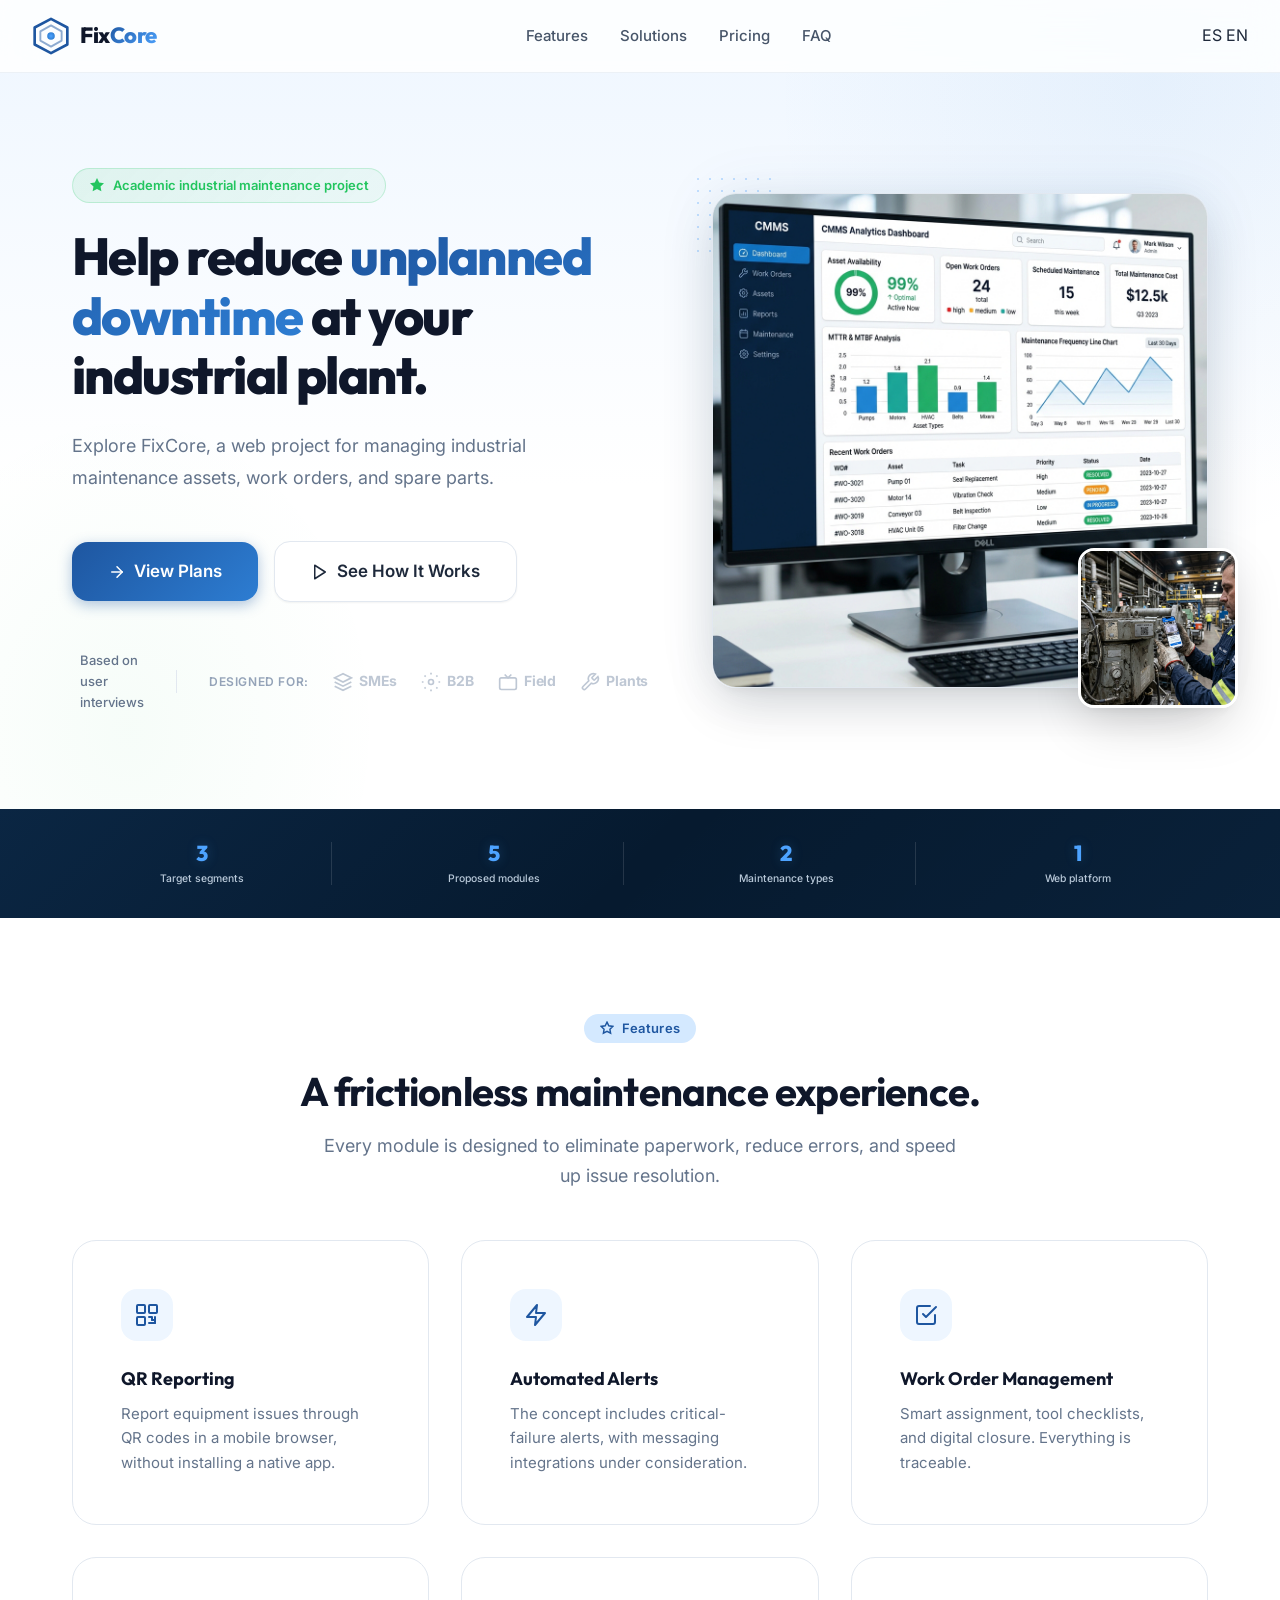
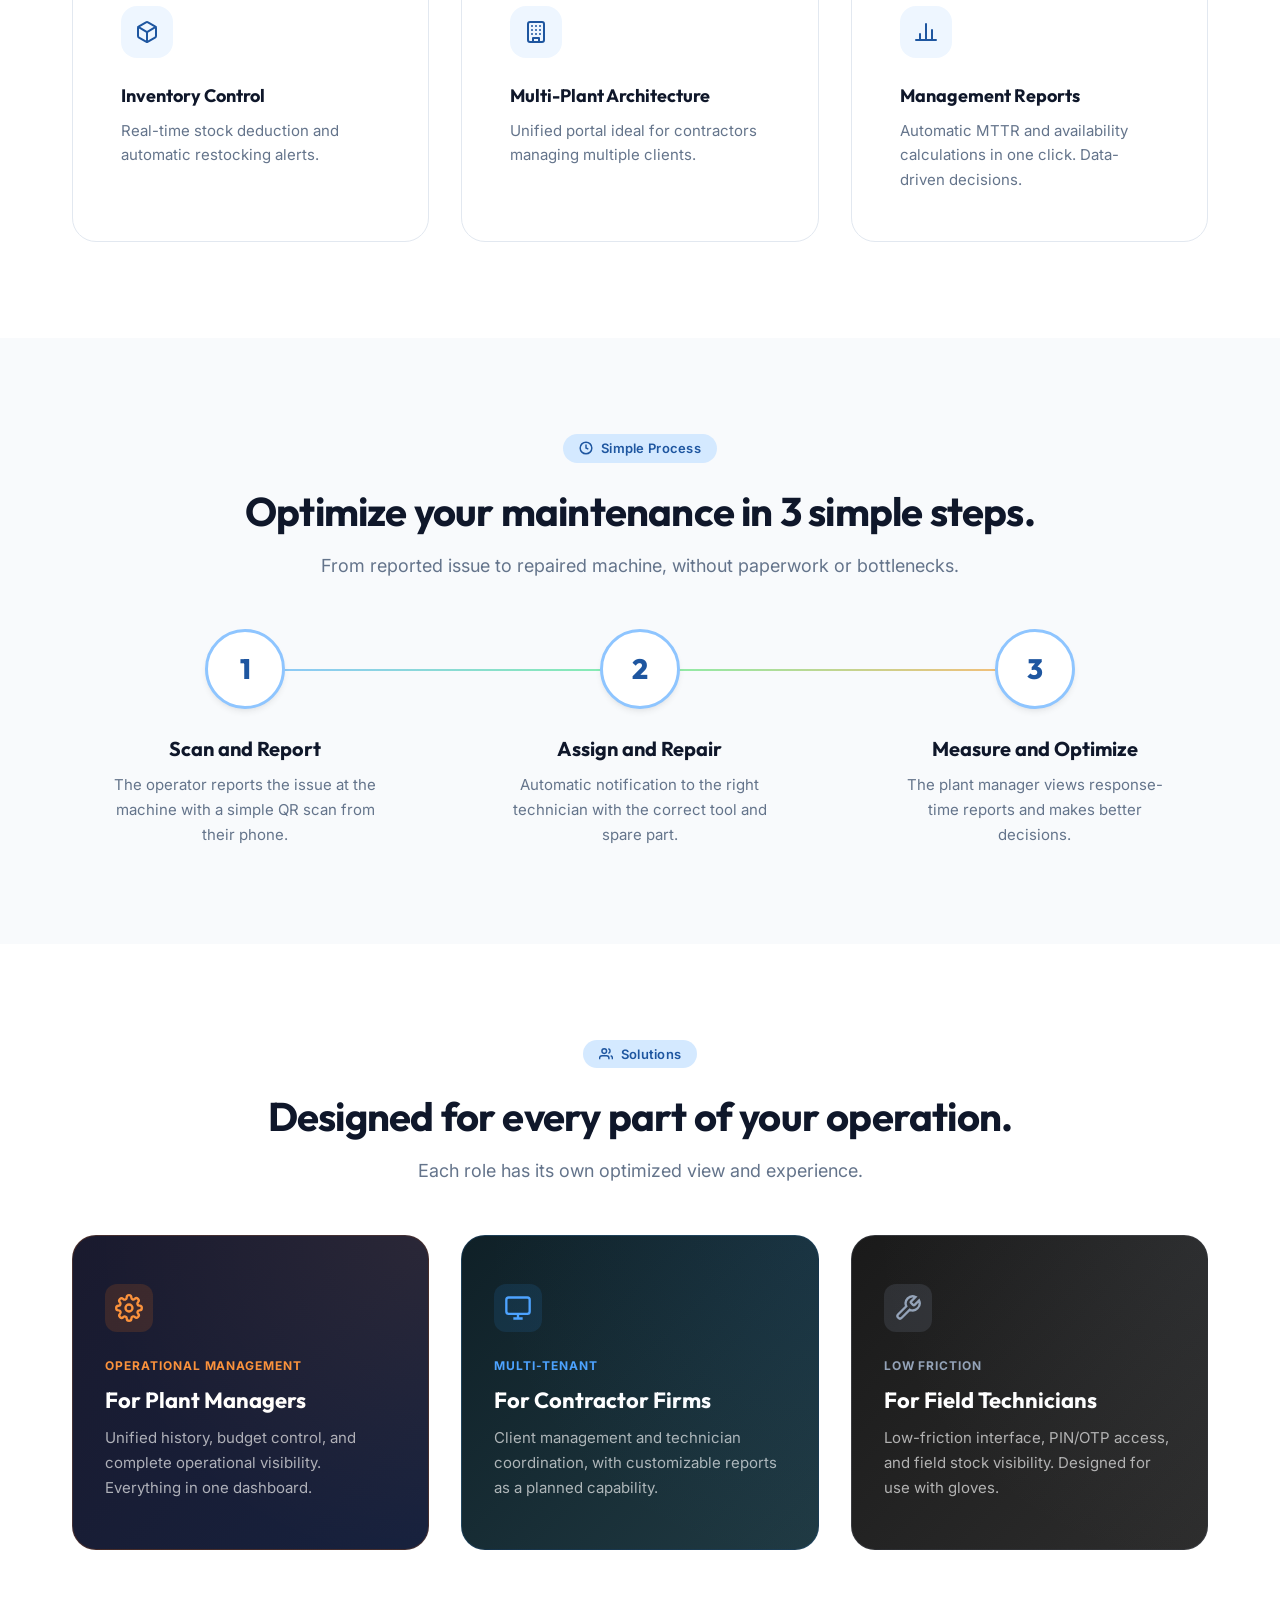
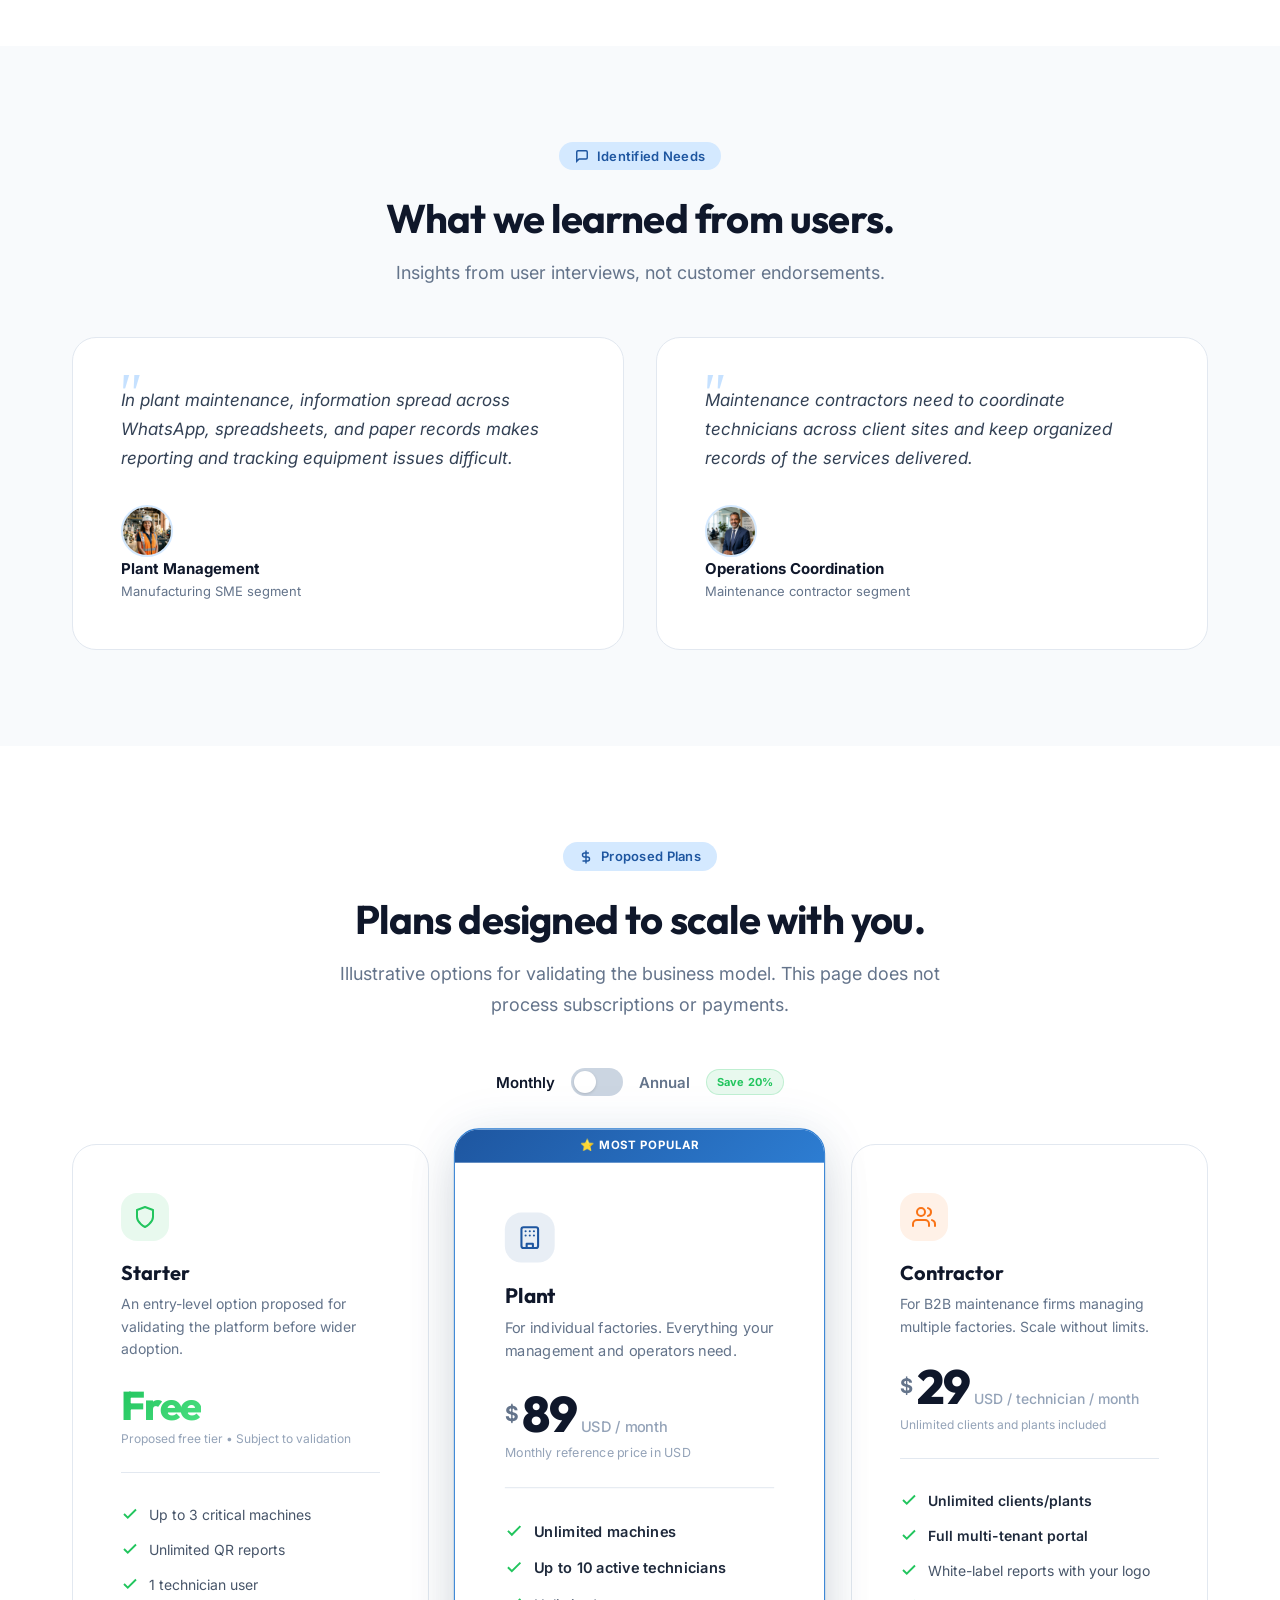
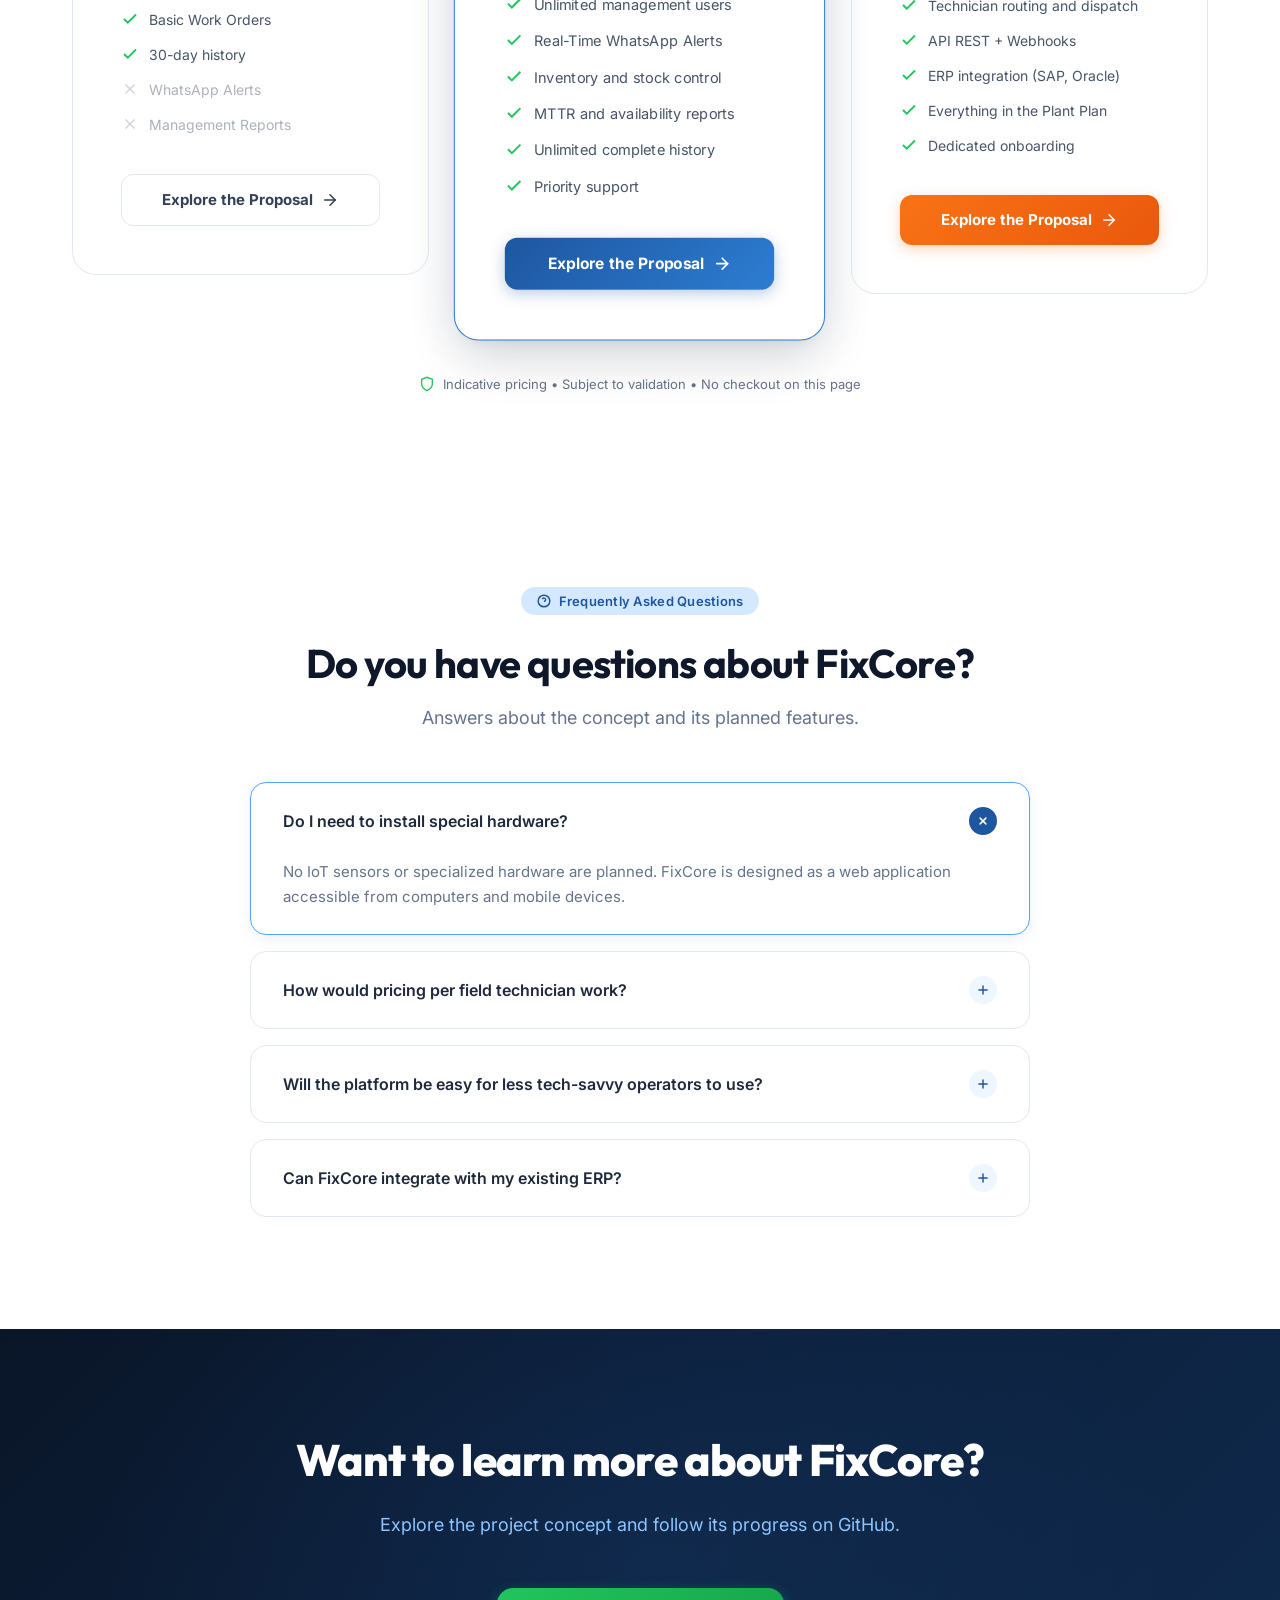
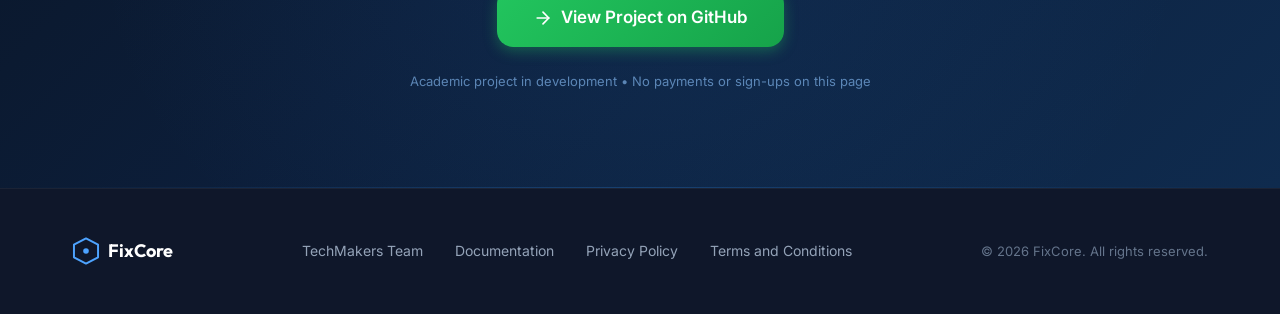
==== index-en.html @ 6adba8da "fix: improve landing page translations, navigation and legal pages" ====
<!DOCTYPE html>
<html lang="en">
<head>
  <meta charset="UTF-8" />
  <meta name="viewport" content="width=device-width, initial-scale=1.0" />
  <title>FixCore — CMMS Platform for Industrial Maintenance Management</title>
  <meta name="description" content="Explore FixCore, a web project for managing industrial maintenance assets, work orders, and spare parts." />

  <link rel="preconnect" href="https://fonts.googleapis.com" />
  <link rel="preconnect" href="https://fonts.gstatic.com" crossorigin />
  <link href="https://fonts.googleapis.com/css2?family=Inter:wght@400;500;600;700;800&family=Outfit:wght@400;500;600;700;800&display=swap" rel="stylesheet" />

  <link rel="stylesheet" href="public/assets/styles/style.css" />
  <link rel="alternate" hreflang="es" href="https://techmakers-upc.github.io/Landing-Page/index.html" />
  <link rel="alternate" hreflang="en" href="https://techmakers-upc.github.io/Landing-Page/index-en.html" />
  <link rel="alternate" hreflang="x-default" href="https://techmakers-upc.github.io/Landing-Page/index.html" />
  <style>
    .faq-item__header { width: 100%; background: transparent; color: inherit; text-align: left; }
    button.pricing__toggle-label { background: transparent; font-family: inherit; }
    a:focus-visible, button:focus-visible { outline: 3px solid #2d7dd2; outline-offset: 4px; }
    .pricing__toggle-label:focus-visible { border-radius: 3px; }
    @media (prefers-reduced-motion: reduce) { html { scroll-behavior: auto; } }
  </style>

  <link rel="icon" href="data:image/svg+xml,<svg xmlns='http://www.w3.org/2000/svg' viewBox='0 0 32 32'><rect width='32' height='32' rx='6' fill='%230a1628'/><polygon points='16,4 28,10 28,22 16,28 4,22 4,10' fill='none' stroke='%232d7dd2' stroke-width='2.5'/><circle cx='16' cy='16' r='4' fill='%234da3ff'/></svg>" />
</head>
<body>

<header class="header" id="header">
  <div class="header__inner">
    <a href="#hero" class="header__logo" id="logo">
      <svg class="header__logo-icon" width="36" height="36" viewBox="0 0 100 100" fill="none" xmlns="http://www.w3.org/2000/svg">
        <polygon points="50,5 93,27.5 93,72.5 50,95 7,72.5 7,27.5" fill="none" stroke="url(#logoGrad)" stroke-width="7" stroke-linejoin="round"/>
        <polygon points="50,22 78,38 78,62 50,78 22,62 22,38" fill="none" stroke="url(#logoGrad)" stroke-width="5" stroke-linejoin="round" opacity="0.5"/>
        <circle cx="50" cy="50" r="10" fill="url(#dotGrad)"/>
        <defs>
          <linearGradient id="logoGrad" x1="0" y1="0" x2="100" y2="100">
            <stop offset="0%" stop-color="#1e56a0"/>
            <stop offset="100%" stop-color="#4da3ff"/>
          </linearGradient>
          <radialGradient id="dotGrad" cx="50%" cy="50%" r="50%">
            <stop offset="0%" stop-color="#4da3ff"/>
            <stop offset="100%" stop-color="#2d7dd2"/>
          </radialGradient>
        </defs>
      </svg>
      <span class="header__logo-text">Fix<span>Core</span></span>
    </a>

    <nav class="header__nav" id="mainNav">
      <a href="#features">Features</a>
      <a href="#solutions">Solutions</a>
      <a href="#pricing">Pricing</a>
      <a href="#faq">FAQ</a>
    </nav>

    <div class="header__actions">
      <div class="lang-toggle">
        <a href="./index.html" class="lang-toggle__btn" onclick="saveScroll()">ES</a>
        <a href="./index-en.html" class="lang-toggle__btn active" onclick="saveScroll()">EN</a>
      </div>
    </div>

    <button type="button" class="header__mobile-toggle" id="mobileToggle" aria-label="Open menu" aria-controls="mainNav" aria-expanded="false">
      <span></span>
      <span></span>
      <span></span>
    </button>
  </div>
</header>

<main>
  <section class="hero" id="hero">
    <div class="container hero__inner">
      <div class="hero__content">

        <div class="hero__badge">
          <svg width="16" height="16" viewBox="0 0 16 16" fill="none">
            <path d="M8 1L10.2 5.5L15 6.2L11.5 9.6L12.4 14.3L8 12L3.6 14.3L4.5 9.6L1 6.2L5.8 5.5L8 1Z" fill="currentColor"/>
          </svg>
          Academic industrial maintenance project
        </div>

        <h1 class="hero__title">
          Help reduce <span>unplanned downtime</span> at your industrial plant.
        </h1>

        <p class="hero__subtitle">
          Explore FixCore, a web project for managing industrial maintenance assets, work orders, and spare parts.
        </p>

        <div class="hero__cta">
          <a href="#pricing" class="btn btn--primary btn--lg" id="heroPrimaryBtn">
            <svg width="18" height="18" viewBox="0 0 24 24" fill="none" stroke="currentColor" stroke-width="2" stroke-linecap="round" stroke-linejoin="round"><path d="M5 12h14"/><path d="M12 5l7 7-7 7"/></svg>
            View Plans
          </a>
          <a href="#how-it-works" class="btn btn--secondary btn--lg" id="heroSecondaryBtn">
            <svg width="18" height="18" viewBox="0 0 24 24" fill="none" stroke="currentColor" stroke-width="2" stroke-linecap="round" stroke-linejoin="round"><polygon points="5 3 19 12 5 21 5 3"/></svg>
            See How It Works
          </a>
        </div>

        <div class="hero__social-proof">
          <div class="hero__stars"><span class="hero__stars-text">Based on user interviews</span></div>

          <div class="hero__logos">
            <span>Designed for:</span>
            <div class="hero__logo-item">
              <svg viewBox="0 0 24 24" fill="none" stroke="currentColor" stroke-width="2"><path d="M12 2L2 7l10 5 10-5-10-5z"/><path d="M2 17l10 5 10-5"/><path d="M2 12l10 5 10-5"/></svg>
              SMEs
            </div>
            <div class="hero__logo-item">
              <svg viewBox="0 0 24 24" fill="none" stroke="currentColor" stroke-width="2"><circle cx="12" cy="12" r="3"/><path d="M12 1v2M12 21v2M4.22 4.22l1.42 1.42M18.36 18.36l1.42 1.42M1 12h2M21 12h2M4.22 19.78l1.42-1.42M18.36 5.64l1.42-1.42"/></svg>
              B2B
            </div>
            <div class="hero__logo-item">
              <svg viewBox="0 0 24 24" fill="none" stroke="currentColor" stroke-width="2"><rect x="2" y="7" width="20" height="14" rx="2"/><path d="M16 3l-4 4-4-4"/></svg>
              Field
            </div>
            <div class="hero__logo-item">
              <svg viewBox="0 0 24 24" fill="none" stroke="currentColor" stroke-width="2"><path d="M14.7 6.3a1 1 0 000 1.4l1.6 1.6a1 1 0 001.4 0l3.77-3.77a6 6 0 01-7.94 7.94l-6.91 6.91a2.12 2.12 0 01-3-3l6.91-6.91a6 6 0 017.94-7.94l-3.76 3.76z"/></svg>
              Plants
            </div>
          </div>
        </div>
      </div>

      <div class="hero__visual">
        <div class="hero__visual-dashboard">
          <img src="public/assets/images/dashboard-mockup.png" alt="FixCore Dashboard - MTTR and asset availability charts" loading="eager" />
        </div>
        <div class="hero__visual-phone">
          <img src="public/assets/images/phone-qr-mockup.png" alt="FixCore mobile app scanning an industrial QR code" loading="eager" />
        </div>
      </div>
    </div>
  </section>

  <section class="stats-bar" id="stats">
    <div class="container stats-bar__inner">
      <div class="stats-bar__item animate-on-scroll">
        <div class="stats-bar__number"><span data-count="3">0</span></div>
        <div class="stats-bar__label">Target segments</div>
      </div>
      <div class="stats-bar__item animate-on-scroll">
        <div class="stats-bar__number"><span data-count="6">0</span></div>
        <div class="stats-bar__label">Proposed modules</div>
      </div>
      <div class="stats-bar__item animate-on-scroll">
        <div class="stats-bar__number"><span data-count="2">0</span></div>
        <div class="stats-bar__label">Maintenance types</div>
      </div>
      <div class="stats-bar__item animate-on-scroll">
        <div class="stats-bar__number"><span data-count="1">0</span></div>
        <div class="stats-bar__label">Web platform</div>
      </div>
    </div>
  </section>

  <section class="features section" id="features">
    <div class="container">
      <div class="text-center">
        <span class="section-badge">
          <svg width="14" height="14" viewBox="0 0 24 24" fill="none" stroke="currentColor" stroke-width="2.5"><path d="M12 2l3.09 6.26L22 9.27l-5 4.87 1.18 6.88L12 17.77l-6.18 3.25L7 14.14 2 9.27l6.91-1.01L12 2z"/></svg>
          Features
        </span>
        <h2 class="section-title">A frictionless maintenance experience.</h2>
        <p class="section-subtitle">Every module is designed to eliminate paperwork, reduce errors, and speed up issue resolution.</p>
      </div>

      <div class="features__grid">

        <div class="feature-card animate-on-scroll" id="featureQR">
          <div class="feature-card__icon">
            <svg viewBox="0 0 24 24" fill="none" stroke="currentColor" stroke-width="2" stroke-linecap="round" stroke-linejoin="round">
              <rect x="2" y="2" width="8" height="8" rx="1"/><rect x="14" y="2" width="8" height="8" rx="1"/>
              <rect x="2" y="14" width="8" height="8" rx="1"/><path d="M14 14h3v3"/><path d="M20 14v3h-3"/><path d="M14 20h6"/><path d="M20 20v-3"/>
            </svg>
          </div>
          <h3 class="feature-card__title">QR Reporting</h3>
          <p class="feature-card__desc">Report equipment issues through QR codes in a mobile browser, without installing a native app.</p>
        </div>

        <div class="feature-card animate-on-scroll" id="featureAlerts">
          <div class="feature-card__icon">
            <svg viewBox="0 0 24 24" fill="none" stroke="currentColor" stroke-width="2" stroke-linecap="round" stroke-linejoin="round">
              <polygon points="13 2 3 14 12 14 11 22 21 10 12 10 13 2"/>
            </svg>
          </div>
          <h3 class="feature-card__title">Automated Alerts</h3>
          <p class="feature-card__desc">The concept includes critical-failure alerts, with messaging integrations under consideration.</p>
        </div>

        <div class="feature-card animate-on-scroll" id="featureOTs">
          <div class="feature-card__icon">
            <svg viewBox="0 0 24 24" fill="none" stroke="currentColor" stroke-width="2" stroke-linecap="round" stroke-linejoin="round">
              <path d="M9 11l3 3L22 4"/><path d="M21 12v7a2 2 0 01-2 2H5a2 2 0 01-2-2V5a2 2 0 012-2h11"/>
            </svg>
          </div>
          <h3 class="feature-card__title">Work Order Management</h3>
          <p class="feature-card__desc">Smart assignment, tool checklists, and digital closure. Everything is traceable.</p>
        </div>

        <div class="feature-card animate-on-scroll" id="featureInventory">
          <div class="feature-card__icon">
            <svg viewBox="0 0 24 24" fill="none" stroke="currentColor" stroke-width="2" stroke-linecap="round" stroke-linejoin="round">
              <path d="M21 16V8a2 2 0 00-1-1.73l-7-4a2 2 0 00-2 0l-7 4A2 2 0 003 8v8a2 2 0 001 1.73l7 4a2 2 0 002 0l7-4A2 2 0 0021 16z"/>
              <polyline points="3.27 6.96 12 12.01 20.73 6.96"/><line x1="12" y1="22.08" x2="12" y2="12"/>
            </svg>
          </div>
          <h3 class="feature-card__title">Inventory Control</h3>
          <p class="feature-card__desc">Real-time stock deduction and automatic restocking alerts.</p>
        </div>

        <div class="feature-card animate-on-scroll" id="featureMultiPlant">
          <div class="feature-card__icon">
            <svg viewBox="0 0 24 24" fill="none" stroke="currentColor" stroke-width="2" stroke-linecap="round" stroke-linejoin="round">
              <rect x="4" y="2" width="16" height="20" rx="2"/><path d="M9 22v-4h6v4"/><path d="M8 6h.01"/><path d="M16 6h.01"/><path d="M12 6h.01"/>
              <path d="M12 10h.01"/><path d="M16 10h.01"/><path d="M8 10h.01"/><path d="M12 14h.01"/><path d="M16 14h.01"/><path d="M8 14h.01"/>
            </svg>
          </div>
          <h3 class="feature-card__title">Multi-Plant Architecture</h3>
          <p class="feature-card__desc">Unified portal ideal for contractors managing multiple clients.</p>
        </div>

        <div class="feature-card animate-on-scroll" id="featureReports">
          <div class="feature-card__icon">
            <svg viewBox="0 0 24 24" fill="none" stroke="currentColor" stroke-width="2" stroke-linecap="round" stroke-linejoin="round">
              <line x1="18" y1="20" x2="18" y2="10"/><line x1="12" y1="20" x2="12" y2="4"/><line x1="6" y1="20" x2="6" y2="14"/>
              <line x1="2" y1="20" x2="22" y2="20"/>
            </svg>
          </div>
          <h3 class="feature-card__title">Management Reports</h3>
          <p class="feature-card__desc">Automatic MTTR and availability calculations in one click. Data-driven decisions.</p>
        </div>
      </div>
    </div>
  </section>

  <section class="how-it-works section section--light" id="how-it-works">
    <div class="container">
      <div class="text-center">
        <span class="section-badge">
          <svg width="14" height="14" viewBox="0 0 24 24" fill="none" stroke="currentColor" stroke-width="2.5"><circle cx="12" cy="12" r="10"/><polyline points="12 6 12 12 16 14"/></svg>
          Simple Process
        </span>
        <h2 class="section-title">Optimize your maintenance in 3 simple steps.</h2>
        <p class="section-subtitle">From reported issue to repaired machine, without paperwork or bottlenecks.</p>
      </div>

      <div class="how-it-works__steps">
        <div class="step-card animate-on-scroll" id="step1">
          <div class="step-card__number">1</div>
          <h3 class="step-card__title">Scan and Report</h3>
          <p class="step-card__desc">The operator reports the issue at the machine with a simple QR scan from their phone.</p>
        </div>

        <div class="step-card animate-on-scroll" id="step2">
          <div class="step-card__number">2</div>
          <h3 class="step-card__title">Assign and Repair</h3>
          <p class="step-card__desc">Automatic notification to the right technician with the correct tool and spare part.</p>
        </div>

        <div class="step-card animate-on-scroll" id="step3">
          <div class="step-card__number">3</div>
          <h3 class="step-card__title">Measure and Optimize</h3>
          <p class="step-card__desc">The plant manager views response-time reports and makes better decisions.</p>
        </div>
      </div>
    </div>
  </section>

  <section class="solutions section" id="solutions">
    <div class="container">
      <div class="text-center">
        <span class="section-badge">
          <svg width="14" height="14" viewBox="0 0 24 24" fill="none" stroke="currentColor" stroke-width="2.5"><path d="M17 21v-2a4 4 0 00-4-4H5a4 4 0 00-4 4v2"/><circle cx="9" cy="7" r="4"/><path d="M23 21v-2a4 4 0 00-3-3.87"/><path d="M16 3.13a4 4 0 010 7.75"/></svg>
          Solutions
        </span>
        <h2 class="section-title">Designed for every part of your operation.</h2>
        <p class="section-subtitle">Each role has its own optimized view and experience.</p>
      </div>

      <div class="solutions__grid">

        <div class="solution-card solution-card--orange animate-on-scroll" id="solutionPlant">
          <div class="solution-card__icon">
            <svg width="28" height="28" viewBox="0 0 24 24" fill="none" stroke="currentColor" stroke-width="2"><path d="M12 15a3 3 0 100-6 3 3 0 000 6z"/><path d="M19.4 15a1.65 1.65 0 00.33 1.82l.06.06a2 2 0 01-2.83 2.83l-.06-.06a1.65 1.65 0 00-1.82-.33 1.65 1.65 0 00-1 1.51V21a2 2 0 01-4 0v-.09A1.65 1.65 0 009 19.4a1.65 1.65 0 00-1.82.33l-.06.06a2 2 0 01-2.83-2.83l.06-.06a1.65 1.65 0 00.33-1.82 1.65 1.65 0 00-1.51-1H3a2 2 0 010-4h.09A1.65 1.65 0 004.6 9a1.65 1.65 0 00-.33-1.82l-.06-.06a2 2 0 112.83-2.83l.06.06a1.65 1.65 0 001.82.33H9a1.65 1.65 0 001-1.51V3a2 2 0 014 0v.09a1.65 1.65 0 001 1.51 1.65 1.65 0 001.82-.33l.06-.06a2 2 0 012.83 2.83l-.06.06a1.65 1.65 0 00-.33 1.82V9c.26.604.852.997 1.51 1H21a2 2 0 010 4h-.09a1.65 1.65 0 00-1.51 1z"/></svg>
          </div>
          <span class="solution-card__tag">Operational Management</span>
          <h3 class="solution-card__title">For Plant Managers</h3>
          <p class="solution-card__desc">Unified history, budget control, and complete operational visibility. Everything in one dashboard.</p>
        </div>

        <div class="solution-card solution-card--blue animate-on-scroll" id="solutionContractor">
          <div class="solution-card__icon">
            <svg width="28" height="28" viewBox="0 0 24 24" fill="none" stroke="currentColor" stroke-width="2"><rect x="2" y="3" width="20" height="14" rx="2"/><line x1="8" y1="21" x2="16" y2="21"/><line x1="12" y1="17" x2="12" y2="21"/></svg>
          </div>
          <span class="solution-card__tag">Multi-Tenant</span>
          <h3 class="solution-card__title">For Contractor Firms</h3>
          <p class="solution-card__desc">Client management and technician coordination, with customizable reports as a planned capability.</p>
        </div>

        <div class="solution-card solution-card--dark animate-on-scroll" id="solutionTech">
          <div class="solution-card__icon">
            <svg width="28" height="28" viewBox="0 0 24 24" fill="none" stroke="currentColor" stroke-width="2"><path d="M14.7 6.3a1 1 0 000 1.4l1.6 1.6a1 1 0 001.4 0l3.77-3.77a6 6 0 01-7.94 7.94l-6.91 6.91a2.12 2.12 0 01-3-3l6.91-6.91a6 6 0 017.94-7.94l-3.76 3.76z"/></svg>
          </div>
          <span class="solution-card__tag">Low Friction</span>
          <h3 class="solution-card__title">For Field Technicians</h3>
          <p class="solution-card__desc">Low-friction interface, PIN/OTP access, and field stock visibility. Designed for use with gloves.</p>
        </div>
      </div>
    </div>
  </section>

  <section class="testimonials section section--light" id="testimonials">
    <div class="container">
      <div class="text-center">
        <span class="section-badge">
          <svg width="14" height="14" viewBox="0 0 24 24" fill="none" stroke="currentColor" stroke-width="2.5"><path d="M21 15a2 2 0 01-2 2H7l-4 4V5a2 2 0 012-2h14a2 2 0 012 2z"/></svg>
          Identified Needs
        </span>
        <h2 class="section-title">What we learned from users.</h2>
        <p class="section-subtitle">Insights from user interviews, not customer endorsements.</p>
      </div>

      <div class="testimonials__grid">

        <div class="testimonial-card animate-on-scroll" id="testimonial1">

          <p class="testimonial-card__quote">
            In plant maintenance, information spread across WhatsApp, spreadsheets, and paper records makes reporting and tracking equipment issues difficult.
          </p>
          <div class="testimonial-card__author">
            <img class="testimonial-card__avatar" src="public/assets/images/testimonial-carla.png" alt="Illustration of a plant manager profile" />
            <div>
              <div class="testimonial-card__name">Plant Management</div>
              <div class="testimonial-card__role">Manufacturing SME segment</div>
            </div>
          </div>
        </div>

        <div class="testimonial-card animate-on-scroll" id="testimonial2">

          <p class="testimonial-card__quote">
            Maintenance contractors need to coordinate technicians across client sites and keep organized records of the services delivered.
          </p>
          <div class="testimonial-card__author">
            <img class="testimonial-card__avatar" src="public/assets/images/testimonial-victor.png" alt="Illustration of an operations coordinator profile" />
            <div>
              <div class="testimonial-card__name">Operations Coordination</div>
              <div class="testimonial-card__role">Maintenance contractor segment</div>
            </div>
          </div>
        </div>
      </div>
    </div>
  </section>

  <section class="pricing section" id="pricing">
    <div class="container">
      <div class="text-center">
        <span class="section-badge">
          <svg width="14" height="14" viewBox="0 0 24 24" fill="none" stroke="currentColor" stroke-width="2.5"><line x1="12" y1="1" x2="12" y2="23"/><path d="M17 5H9.5a3.5 3.5 0 000 7h5a3.5 3.5 0 010 7H6"/></svg>
          Proposed Plans
        </span>
        <h2 class="section-title">Plans designed to scale with you.</h2>
        <p class="section-subtitle">Illustrative options for validating the business model. This page does not process subscriptions or payments.</p>
      </div>

      <div class="pricing__toggle">
        <button type="button" class="pricing__toggle-label active" id="toggleMonthly" onclick="togglePricing('monthly')" aria-pressed="true">Monthly</button>
        <button type="button" class="pricing__toggle-switch" id="pricingSwitch" onclick="togglePricingSwitch()" role="switch" aria-checked="false" aria-label="Switch between monthly and annual billing"></button>
        <button type="button" class="pricing__toggle-label" id="toggleAnnual" onclick="togglePricing('annual')" aria-pressed="false">Annual</button>
        <span class="pricing__save-badge">Save 20%</span>
      </div>

      <div class="pricing__grid">

        <div class="pricing-card animate-on-scroll" id="planFree">
          <div class="pricing-card__header">
            <div class="pricing-card__icon pricing-card__icon--free">
              <svg viewBox="0 0 24 24" fill="none" stroke="currentColor" stroke-width="2" stroke-linecap="round" stroke-linejoin="round"><path d="M12 22s8-4 8-10V5l-8-3-8 3v7c0 6 8 10 8 10z"/></svg>
            </div>
            <h3 class="pricing-card__name">Starter</h3>
            <p class="pricing-card__desc">An entry-level option proposed for validating the platform before wider adoption.</p>
          </div>

          <div class="pricing-card__price">
            <span class="pricing-card__amount pricing-card__amount--free">Free</span>
          </div>
          <p class="pricing-card__period-note">Proposed free tier • Subject to validation</p>

          <div class="pricing-card__divider"></div>

          <ul class="pricing-card__features">
            <li class="pricing-card__feature pricing-card__feature--included">
              <svg viewBox="0 0 24 24" fill="none" stroke="currentColor" stroke-width="2.5"><polyline points="20 6 9 17 4 12"/></svg>
              Up to 3 critical machines
            </li>
            <li class="pricing-card__feature pricing-card__feature--included">
              <svg viewBox="0 0 24 24" fill="none" stroke="currentColor" stroke-width="2.5"><polyline points="20 6 9 17 4 12"/></svg>
              Unlimited QR reports
            </li>
            <li class="pricing-card__feature pricing-card__feature--included">
              <svg viewBox="0 0 24 24" fill="none" stroke="currentColor" stroke-width="2.5"><polyline points="20 6 9 17 4 12"/></svg>
              1 technician user
            </li>
            <li class="pricing-card__feature pricing-card__feature--included">
              <svg viewBox="0 0 24 24" fill="none" stroke="currentColor" stroke-width="2.5"><polyline points="20 6 9 17 4 12"/></svg>
              Basic Work Orders
            </li>
            <li class="pricing-card__feature pricing-card__feature--included">
              <svg viewBox="0 0 24 24" fill="none" stroke="currentColor" stroke-width="2.5"><polyline points="20 6 9 17 4 12"/></svg>
              30-day history
            </li>
            <li class="pricing-card__feature pricing-card__feature--excluded">
              <svg viewBox="0 0 24 24" fill="none" stroke="currentColor" stroke-width="2"><line x1="18" y1="6" x2="6" y2="18"/><line x1="6" y1="6" x2="18" y2="18"/></svg>
              WhatsApp Alerts
            </li>
            <li class="pricing-card__feature pricing-card__feature--excluded">
              <svg viewBox="0 0 24 24" fill="none" stroke="currentColor" stroke-width="2"><line x1="18" y1="6" x2="6" y2="18"/><line x1="6" y1="6" x2="18" y2="18"/></svg>
              Management Reports
            </li>
          </ul>

          <a href="#demo" class="pricing-card__cta pricing-card__cta--outline" id="ctaFree">
            Explore the Proposal
            <svg viewBox="0 0 24 24" fill="none" stroke="currentColor" stroke-width="2" stroke-linecap="round"><path d="M5 12h14"/><path d="M12 5l7 7-7 7"/></svg>
          </a>
        </div>

        <div class="pricing-card pricing-card--featured animate-on-scroll" id="planPlant">
          <div class="pricing-card__popular">⭐ Most Popular</div>
          <div class="pricing-card__header">
            <div class="pricing-card__icon pricing-card__icon--plant">
              <svg viewBox="0 0 24 24" fill="none" stroke="currentColor" stroke-width="2" stroke-linecap="round" stroke-linejoin="round"><rect x="4" y="2" width="16" height="20" rx="2"/><path d="M9 22v-4h6v4"/><path d="M8 6h.01"/><path d="M16 6h.01"/><path d="M12 6h.01"/><path d="M12 10h.01"/><path d="M16 10h.01"/><path d="M8 10h.01"/></svg>
            </div>
            <h3 class="pricing-card__name">Plant</h3>
            <p class="pricing-card__desc">For individual factories. Everything your management and operators need.</p>
          </div>

          <div class="pricing-card__price">
            <span class="pricing-card__currency">$</span>
            <span class="pricing-card__amount" data-monthly="89" data-annual="71">89</span>
            <span class="pricing-card__period">USD / month</span>
          </div>
          <p class="pricing-card__period-note">
            <span class="pricing-annual-note" style="display:none;">Illustrative annual billing ($852/year)</span>
            <span class="pricing-monthly-note">Monthly reference price in USD</span>
          </p>

          <div class="pricing-card__divider"></div>

          <ul class="pricing-card__features">
            <li class="pricing-card__feature pricing-card__feature--included pricing-card__feature--highlight">
              <svg viewBox="0 0 24 24" fill="none" stroke="currentColor" stroke-width="2.5"><polyline points="20 6 9 17 4 12"/></svg>
              Unlimited machines
            </li>
            <li class="pricing-card__feature pricing-card__feature--included pricing-card__feature--highlight">
              <svg viewBox="0 0 24 24" fill="none" stroke="currentColor" stroke-width="2.5"><polyline points="20 6 9 17 4 12"/></svg>
              Up to 10 active technicians
            </li>
            <li class="pricing-card__feature pricing-card__feature--included">
              <svg viewBox="0 0 24 24" fill="none" stroke="currentColor" stroke-width="2.5"><polyline points="20 6 9 17 4 12"/></svg>
              Unlimited management users
            </li>
            <li class="pricing-card__feature pricing-card__feature--included">
              <svg viewBox="0 0 24 24" fill="none" stroke="currentColor" stroke-width="2.5"><polyline points="20 6 9 17 4 12"/></svg>
              Real-Time WhatsApp Alerts
            </li>
            <li class="pricing-card__feature pricing-card__feature--included">
              <svg viewBox="0 0 24 24" fill="none" stroke="currentColor" stroke-width="2.5"><polyline points="20 6 9 17 4 12"/></svg>
              Inventory and stock control
            </li>
            <li class="pricing-card__feature pricing-card__feature--included">
              <svg viewBox="0 0 24 24" fill="none" stroke="currentColor" stroke-width="2.5"><polyline points="20 6 9 17 4 12"/></svg>
              MTTR and availability reports
            </li>
            <li class="pricing-card__feature pricing-card__feature--included">
              <svg viewBox="0 0 24 24" fill="none" stroke="currentColor" stroke-width="2.5"><polyline points="20 6 9 17 4 12"/></svg>
              Unlimited complete history
            </li>
            <li class="pricing-card__feature pricing-card__feature--included">
              <svg viewBox="0 0 24 24" fill="none" stroke="currentColor" stroke-width="2.5"><polyline points="20 6 9 17 4 12"/></svg>
              Priority support
            </li>
          </ul>

          <a href="#demo" class="pricing-card__cta pricing-card__cta--primary" id="ctaPlant">
            Explore the Proposal
            <svg viewBox="0 0 24 24" fill="none" stroke="currentColor" stroke-width="2" stroke-linecap="round"><path d="M5 12h14"/><path d="M12 5l7 7-7 7"/></svg>
          </a>
        </div>

        <div class="pricing-card animate-on-scroll" id="planContractor">
          <div class="pricing-card__header">
            <div class="pricing-card__icon pricing-card__icon--contractor">
              <svg viewBox="0 0 24 24" fill="none" stroke="currentColor" stroke-width="2" stroke-linecap="round" stroke-linejoin="round"><path d="M17 21v-2a4 4 0 00-4-4H5a4 4 0 00-4 4v2"/><circle cx="9" cy="7" r="4"/><path d="M23 21v-2a4 4 0 00-3-3.87"/><path d="M16 3.13a4 4 0 010 7.75"/></svg>
            </div>
            <h3 class="pricing-card__name">Contractor</h3>
            <p class="pricing-card__desc">For B2B maintenance firms managing multiple factories. Scale without limits.</p>
          </div>

          <div class="pricing-card__price">
            <span class="pricing-card__currency">$</span>
            <span class="pricing-card__amount" data-monthly="29" data-annual="23">29</span>
            <span class="pricing-card__period">USD / technician / month</span>
          </div>
          <p class="pricing-card__period-note">
            <span class="pricing-annual-note" style="display:none;">Illustrative annual billing ($276/technician/year)</span>
            <span class="pricing-monthly-note">Unlimited clients and plants included</span>
          </p>

          <div class="pricing-card__divider"></div>

          <ul class="pricing-card__features">
            <li class="pricing-card__feature pricing-card__feature--included pricing-card__feature--highlight">
              <svg viewBox="0 0 24 24" fill="none" stroke="currentColor" stroke-width="2.5"><polyline points="20 6 9 17 4 12"/></svg>
              Unlimited clients/plants
            </li>
            <li class="pricing-card__feature pricing-card__feature--included pricing-card__feature--highlight">
              <svg viewBox="0 0 24 24" fill="none" stroke="currentColor" stroke-width="2.5"><polyline points="20 6 9 17 4 12"/></svg>
              Full multi-tenant portal
            </li>
            <li class="pricing-card__feature pricing-card__feature--included">
              <svg viewBox="0 0 24 24" fill="none" stroke="currentColor" stroke-width="2.5"><polyline points="20 6 9 17 4 12"/></svg>
              White-label reports with your logo
            </li>
            <li class="pricing-card__feature pricing-card__feature--included">
              <svg viewBox="0 0 24 24" fill="none" stroke="currentColor" stroke-width="2.5"><polyline points="20 6 9 17 4 12"/></svg>
              Technician routing and dispatch
            </li>
            <li class="pricing-card__feature pricing-card__feature--included">
              <svg viewBox="0 0 24 24" fill="none" stroke="currentColor" stroke-width="2.5"><polyline points="20 6 9 17 4 12"/></svg>
              API REST + Webhooks
            </li>
            <li class="pricing-card__feature pricing-card__feature--included">
              <svg viewBox="0 0 24 24" fill="none" stroke="currentColor" stroke-width="2.5"><polyline points="20 6 9 17 4 12"/></svg>
              ERP integration (SAP, Oracle)
            </li>
            <li class="pricing-card__feature pricing-card__feature--included">
              <svg viewBox="0 0 24 24" fill="none" stroke="currentColor" stroke-width="2.5"><polyline points="20 6 9 17 4 12"/></svg>
              Everything in the Plant Plan
            </li>
            <li class="pricing-card__feature pricing-card__feature--included">
              <svg viewBox="0 0 24 24" fill="none" stroke="currentColor" stroke-width="2.5"><polyline points="20 6 9 17 4 12"/></svg>
              Dedicated onboarding
            </li>
          </ul>

          <a href="#demo" class="pricing-card__cta pricing-card__cta--orange" id="ctaContractor">
            Explore the Proposal
            <svg viewBox="0 0 24 24" fill="none" stroke="currentColor" stroke-width="2" stroke-linecap="round"><path d="M5 12h14"/><path d="M12 5l7 7-7 7"/></svg>
          </a>
        </div>

      </div>

      <div class="pricing__guarantee animate-on-scroll">
        <svg viewBox="0 0 24 24" fill="none" stroke="currentColor" stroke-width="2"><path d="M12 22s8-4 8-10V5l-8-3-8 3v7c0 6 8 10 8 10z"/></svg>
        Indicative pricing • Subject to validation • No checkout on this page
      </div>
    </div>
  </section>

  <section class="faq section" id="faq">
    <div class="container">
      <div class="text-center">
        <span class="section-badge">
          <svg width="14" height="14" viewBox="0 0 24 24" fill="none" stroke="currentColor" stroke-width="2.5"><circle cx="12" cy="12" r="10"/><path d="M9.09 9a3 3 0 015.83 1c0 2-3 3-3 3"/><line x1="12" y1="17" x2="12.01" y2="17"/></svg>
          Frequently Asked Questions
        </span>
        <h2 class="section-title">Do you have questions about FixCore?</h2>
        <p class="section-subtitle">Answers about the concept and its planned features.</p>
      </div>

      <div class="faq__list">
        <div class="faq-item active" id="faq1">
          <button type="button" class="faq-item__header" onclick="toggleFaq(this)" aria-expanded="true" aria-controls="faqAnswer1">
            <span class="faq-item__question">Do I need to install special hardware?</span>
            <span class="faq-item__icon">
              <svg viewBox="0 0 24 24" fill="none" stroke="currentColor" stroke-width="2.5" stroke-linecap="round"><line x1="12" y1="5" x2="12" y2="19"/><line x1="5" y1="12" x2="19" y2="12"/></svg>
            </span>
          </button>
          <div class="faq-item__body" id="faqAnswer1">
            <p class="faq-item__answer">No IoT sensors or specialized hardware are planned. FixCore is designed as a web application accessible from computers and mobile devices.</p>
          </div>
        </div>

        <div class="faq-item" id="faq2">
          <button type="button" class="faq-item__header" onclick="toggleFaq(this)" aria-expanded="false" aria-controls="faqAnswer2">
            <span class="faq-item__question">How would pricing per field technician work?</span>
            <span class="faq-item__icon">
              <svg viewBox="0 0 24 24" fill="none" stroke="currentColor" stroke-width="2.5" stroke-linecap="round"><line x1="12" y1="5" x2="12" y2="19"/><line x1="5" y1="12" x2="19" y2="12"/></svg>
            </span>
          </button>
          <div class="faq-item__body" id="faqAnswer2">
            <p class="faq-item__answer">The proposed pricing model considers licenses for active field technicians. Operators who only report failures would not count as paid technicians. Final terms still need validation.</p>
          </div>
        </div>

        <div class="faq-item" id="faq3">
          <button type="button" class="faq-item__header" onclick="toggleFaq(this)" aria-expanded="false" aria-controls="faqAnswer3">
            <span class="faq-item__question">Will the platform be easy for less tech-savvy operators to use?</span>
            <span class="faq-item__icon">
              <svg viewBox="0 0 24 24" fill="none" stroke="currentColor" stroke-width="2.5" stroke-linecap="round"><line x1="12" y1="5" x2="12" y2="19"/><line x1="5" y1="12" x2="19" y2="12"/></svg>
            </span>
          </button>
          <div class="faq-item__body" id="faqAnswer3">
            <p class="faq-item__answer">The platform aims to make failure reporting straightforward on mobile devices. Its ease of use will be evaluated through user testing and feedback.</p>
          </div>
        </div>

        <div class="faq-item" id="faq4">
          <button type="button" class="faq-item__header" onclick="toggleFaq(this)" aria-expanded="false" aria-controls="faqAnswer4">
            <span class="faq-item__question">Can FixCore integrate with my existing ERP?</span>
            <span class="faq-item__icon">
              <svg viewBox="0 0 24 24" fill="none" stroke="currentColor" stroke-width="2.5" stroke-linecap="round"><line x1="12" y1="5" x2="12" y2="19"/><line x1="5" y1="12" x2="19" y2="12"/></svg>
            </span>
          </button>
          <div class="faq-item__body" id="faqAnswer4">
            <p class="faq-item__answer">REST API and webhook integrations are planned capabilities. Their availability and ERP compatibility will be confirmed during development.</p>
          </div>
        </div>
      </div>
    </div>
  </section>

  <section class="bottom-cta" id="demo">
    <div class="container bottom-cta__inner">
      <h2 class="bottom-cta__title animate-on-scroll">Want to learn more about FixCore?</h2>
      <p class="bottom-cta__subtitle animate-on-scroll">Explore the project concept and follow its progress on GitHub.</p>
      <a href="https://github.com/TechMakers-upc/Landing-Page" target="_blank" rel="noopener noreferrer" class="btn btn--green btn--lg animate-on-scroll" id="bottomCtaBtn">
        <svg width="20" height="20" viewBox="0 0 24 24" fill="none" stroke="currentColor" stroke-width="2" stroke-linecap="round" stroke-linejoin="round"><path d="M5 12h14"/><path d="M12 5l7 7-7 7"/></svg>
        View Project on GitHub
      </a>
      <p class="bottom-cta__fine-print animate-on-scroll">Academic project in development • No payments or sign-ups on this page</p>
    </div>
  </section>

</main>
<footer class="footer" id="footer">
  <div class="container footer__inner">
    <a href="#hero" class="footer__logo">
      <svg width="28" height="28" viewBox="0 0 100 100" fill="none" xmlns="http://www.w3.org/2000/svg">
        <polygon points="50,5 93,27.5 93,72.5 50,95 7,72.5 7,27.5" fill="none" stroke="url(#footLogoGrad)" stroke-width="7" stroke-linejoin="round"/>
        <circle cx="50" cy="50" r="10" fill="#4da3ff"/>
        <defs>
          <linearGradient id="footLogoGrad" x1="0" y1="0" x2="100" y2="100">
            <stop offset="0%" stop-color="#4da3ff"/>
            <stop offset="100%" stop-color="#8ec5ff"/>
          </linearGradient>
        </defs>
      </svg>
      <span>FixCore</span>
    </a>

    <nav class="footer__links">
      <a href="https://github.com/TechMakers-upc" target="_blank" rel="noopener noreferrer" id="footerSupport">TechMakers Team</a>
      <a href="https://github.com/TechMakers-upc/Report" target="_blank" rel="noopener noreferrer" id="footerAPI">Documentation</a>
      <a href="privacy-en.html" id="footerPrivacy">Privacy Policy</a>
      <a href="terms-en.html" id="footerTerms">Terms and Conditions</a>
    </nav>

    <span class="footer__copy">&copy; 2026 FixCore. All rights reserved.</span>
  </div>
</footer>

<script>

  // ============================================================
  // PARTE 1: LANDING PAGE HERO & NAVBAR
  // ============================================================

  // ---- Language Toggle Scroll Position ----
  function saveScroll() {
    try { sessionStorage.setItem('langScroll', String(window.scrollY)); } catch (error) { /* Storage may be disabled. */ }
  }

  window.addEventListener('DOMContentLoaded', () => {
    let savedScroll = null;
    try {
      savedScroll = sessionStorage.getItem('langScroll');
      sessionStorage.removeItem('langScroll');
    } catch (error) { return; }
    if (savedScroll !== null && !Number.isNaN(Number(savedScroll))) {
      window.scrollTo({ top: Number(savedScroll), behavior: 'auto' });
    }
  });

  // ---- Header Scroll Effect ----
  const header = document.getElementById('header');
  let lastScroll = 0;

  window.addEventListener('scroll', () => {
    const currentScroll = window.scrollY;

    if (currentScroll > 20) {
      header.classList.add('scrolled');
    } else {
      header.classList.remove('scrolled');
    }

    lastScroll = currentScroll;
  });

  // ---- Mobile Menu Toggle ----
  const mobileToggle = document.getElementById('mobileToggle');
  const mainNav = document.getElementById('mainNav');

  mobileToggle.addEventListener('click', () => {
    mainNav.classList.toggle('active');
    mobileToggle.setAttribute('aria-expanded', String(mainNav.classList.contains('active')));

    const spans = mobileToggle.querySelectorAll('span');

    if (mainNav.classList.contains('active')) {
      spans[0].style.transform = 'rotate(45deg) translate(5px, 5px)';
      spans[1].style.opacity = '0';
      spans[2].style.transform = 'rotate(-45deg) translate(5px, -5px)';
    } else {
      spans[0].style.transform = 'none';
      spans[1].style.opacity = '1';
      spans[2].style.transform = 'none';
    }
  });

  // ---- Smooth Scroll for Nav Links ----
  document.querySelectorAll('a[href^="#"]').forEach(anchor => {
    anchor.addEventListener('click', function(e) {

      const href = this.getAttribute('href');
      if (!href || href === '#') {
        e.preventDefault();
        return;
      }
      const target = document.getElementById(href.slice(1));

      if (target) {
        e.preventDefault();

        target.scrollIntoView({
          behavior: 'smooth',
          block: 'start'
        });

        // Cerrar menú móvil
        mainNav.classList.remove('active');
        mobileToggle.setAttribute('aria-expanded', 'false');

        const spans = mobileToggle.querySelectorAll('span');

        spans[0].style.transform = 'none';
        spans[1].style.opacity = '1';
        spans[2].style.transform = 'none';
      }
    });
  });

  // ============================================================
  // PARTE 2: FEATURES & USAGE GUIDE SECTION
  // ============================================================

  // ---- Animaciones al hacer Scroll ----
  const observerOptions = {
    threshold: 0.15,
    rootMargin: '0px 0px -50px 0px'
  };

  const observer = new IntersectionObserver((entries) => {

    entries.forEach(entry => {

      if (entry.isIntersecting) {
        entry.target.classList.add('visible');
        observer.unobserve(entry.target);
      }

    });

  }, observerOptions);

  document.querySelectorAll('.animate-on-scroll').forEach(el => {
    observer.observe(el);
  });

  // ============================================================
  // PARTE 3: SEGMENTED BENEFITS & TESTIMONIALS
  // ============================================================

  // ---- Counter Animation ----
  const counterObserver = new IntersectionObserver((entries) => {

    entries.forEach(entry => {

      if (entry.isIntersecting) {

        const counters = entry.target.querySelectorAll('[data-count]');

        counters.forEach(counter => {

          const target = parseInt(
                  counter.getAttribute('data-count')
          );

          const isFixed =
                  counter.getAttribute('data-fixed') === 'true';

          if (isFixed) {
            counter.textContent = '0';
            return;
          }

          const duration = 2000;
          const increment = target / (duration / 16);
          let current = 0;

          const updateCounter = () => {

            current += increment;

            if (current < target) {

              counter.textContent =
                      Math.ceil(current).toLocaleString('es-MX');

              requestAnimationFrame(updateCounter);

            } else {

              counter.textContent =
                      target.toLocaleString('es-MX');

            }
          };

          updateCounter();

        });

        counterObserver.unobserve(entry.target);
      }

    });

  }, {
    threshold: 0.5
  });

  const statsSection = document.getElementById('stats');

  if (statsSection) {
    counterObserver.observe(statsSection);
  }

  // ============================================================
  // PARTE 4: MONTHLY & ANNUAL PRICING VIEWS
  // ============================================================

  // ---- Pricing Toggle (Monthly / Annual) ----
  let isAnnual = false;

  function togglePricingSwitch() {
    isAnnual = !isAnnual;
    updatePricingUI();
  }

  function togglePricing(mode) {
    isAnnual = mode === 'annual';
    updatePricingUI();
  }

  function updatePricingUI() {

    const switchEl =
            document.getElementById('pricingSwitch');
    switchEl.setAttribute('aria-checked', String(isAnnual));

    const monthlyLabel =
            document.getElementById('toggleMonthly');

    const annualLabel =
            document.getElementById('toggleAnnual');
    monthlyLabel.setAttribute('aria-pressed', String(!isAnnual));
    annualLabel.setAttribute('aria-pressed', String(isAnnual));

    // Cambiar estado del switch
    if (isAnnual) {

      switchEl.classList.add('active');

      monthlyLabel.classList.remove('active');
      annualLabel.classList.add('active');

    } else {

      switchEl.classList.remove('active');

      monthlyLabel.classList.add('active');
      annualLabel.classList.remove('active');

    }

    // Actualizar precios
    document
            .querySelectorAll('.pricing-card__amount[data-monthly]')
            .forEach(el => {

              const monthly =
                      el.getAttribute('data-monthly');

              const annual =
                      el.getAttribute('data-annual');

              const target =
                      isAnnual ? annual : monthly;

              el.style.transition =
                      'opacity 0.2s, transform 0.2s';

              el.style.opacity = '0';
              el.style.transform = 'translateY(-8px)';

              setTimeout(() => {

                el.textContent = target;

                el.style.opacity = '1';
                el.style.transform = 'translateY(0)';

              }, 200);

            });

    // Mostrar / ocultar notas
    document
            .querySelectorAll('.pricing-annual-note')
            .forEach(el => {

              el.style.display =
                      isAnnual ? 'inline' : 'none';

            });

    document
            .querySelectorAll('.pricing-monthly-note')
            .forEach(el => {

              el.style.display =
                      isAnnual ? 'none' : 'inline';

            });

  }

  // ============================================================
  // PARTE 5: FAQ COMPONENT & SUPPORT
  // ============================================================

  // ---- FAQ Accordion ----
  function toggleFaq(headerEl) {

    const faqItem = headerEl.parentElement;

    const isActive =
            faqItem.classList.contains('active');

    // Cerrar los demás FAQ
    document.querySelectorAll('.faq-item').forEach(item => {
      item.classList.remove('active');
      item.querySelector('.faq-item__header').setAttribute('aria-expanded', 'false');
    });

    // Abrir el FAQ seleccionado
    if (!isActive) {
      faqItem.classList.add('active');
      headerEl.setAttribute('aria-expanded', 'true');
    }

  }

</script>
</body>
</html>
---- public/assets/styles/style.css ----
:root {
  --blue-900: #0a1628;
  --blue-800: #0f1f3d;
  --blue-700: #132d56;
  --blue-600: #1a3f6f;
  --blue-500: #1e56a0;
  --blue-400: #2d7dd2;
  --blue-300: #4da3ff;
  --blue-200: #8ec5ff;
  --blue-100: #d4e9ff;
  --blue-50:  #eef6ff;


  --green-500: #22c55e;
  --green-400: #4ade80;
  --green-300: #86efac;
  --green-100: #dcfce7;


  --orange-500: #f97316;
  --orange-400: #fb923c;
  --orange-300: #fdba74;
  --orange-100: #ffedd5;


  --white: #ffffff;
  --gray-50:  #f8fafc;
  --gray-100: #f1f5f9;
  --gray-200: #e2e8f0;
  --gray-300: #cbd5e1;
  --gray-400: #94a3b8;
  --gray-500: #64748b;
  --gray-600: #475569;
  --gray-700: #334155;
  --gray-800: #1e293b;
  --gray-900: #0f172a;

  --red-500: #ef4444;
  --red-400: #f87171;


  --font-primary: 'Inter', -apple-system, BlinkMacSystemFont, 'Segoe UI', sans-serif;
  --font-display: 'Outfit', 'Inter', sans-serif;


  --space-xs: 0.25rem;
  --space-sm: 0.5rem;
  --space-md: 1rem;
  --space-lg: 1.5rem;
  --space-xl: 2rem;
  --space-2xl: 3rem;
  --space-3xl: 4rem;
  --space-4xl: 6rem;


  --radius-sm: 0.375rem;
  --radius-md: 0.75rem;
  --radius-lg: 1rem;
  --radius-xl: 1.5rem;
  --radius-full: 9999px;

  --shadow-sm: 0 1px 2px rgba(0,0,0,0.05);
  --shadow-md: 0 4px 6px -1px rgba(0,0,0,0.07), 0 2px 4px -2px rgba(0,0,0,0.05);
  --shadow-lg: 0 10px 25px -3px rgba(0,0,0,0.1), 0 4px 6px -4px rgba(0,0,0,0.05);
  --shadow-xl: 0 20px 50px -5px rgba(0,0,0,0.15), 0 8px 10px -6px rgba(0,0,0,0.05);
  --shadow-glow: 0 0 40px rgba(45, 125, 210, 0.15);
  --shadow-card: 0 1px 3px rgba(0,0,0,0.06), 0 6px 16px rgba(0,0,0,0.06);

  --transition-fast: 150ms cubic-bezier(0.4, 0, 0.2, 1);
  --transition-base: 250ms cubic-bezier(0.4, 0, 0.2, 1);
  --transition-slow: 400ms cubic-bezier(0.4, 0, 0.2, 1);


  --container-max: 1200px;
  --container-wide: 1400px;
}


*, *::before, *::after {
  margin: 0;
  padding: 0;
  box-sizing: border-box;
}

html {
  scroll-behavior: smooth;
  -webkit-font-smoothing: antialiased;
  -moz-osx-font-smoothing: grayscale;
}

body {
  font-family: var(--font-primary);
  color: var(--gray-800);
  background: var(--white);
  line-height: 1.6;
  overflow-x: hidden;
}

img {
  max-width: 100%;
  height: auto;
  display: block;
}

a {
  text-decoration: none;
  color: inherit;
  transition: color var(--transition-fast);
}

button {
  font-family: inherit;
  cursor: pointer;
  border: none;
  outline: none;
}

ul, ol {
  list-style: none;
}


.container {
  max-width: var(--container-max);
  margin: 0 auto;
  padding: 0 var(--space-xl);
}

.container--wide {
  max-width: var(--container-wide);
}

.section {
  padding: var(--space-4xl) 0;
}

.section--dark {
  background: var(--blue-900);
  color: var(--white);
}

.section--light {
  background: var(--gray-50);
}

.text-center {
  text-align: center;
}


.section-badge {
  display: inline-flex;
  align-items: center;
  gap: var(--space-sm);
  padding: var(--space-xs) var(--space-md);
  background: var(--blue-100);
  color: var(--blue-500);
  border-radius: var(--radius-full);
  font-size: 0.8125rem;
  font-weight: 600;
  letter-spacing: 0.02em;
  margin-bottom: var(--space-lg);
}

.section-badge--dark {
  background: rgba(45, 125, 210, 0.15);
  color: var(--blue-300);
}

.section-title {
  font-family: var(--font-display);
  font-size: clamp(1.75rem, 4vw, 2.5rem);
  font-weight: 700;
  color: var(--gray-900);
  line-height: 1.2;
  margin-bottom: var(--space-md);
  letter-spacing: -0.02em;
}

.section-title--white {
  color: var(--white);
}

.section-subtitle {
  font-size: 1.125rem;
  color: var(--gray-500);
  max-width: 640px;
  margin: 0 auto var(--space-2xl);
  line-height: 1.7;
}

.section-subtitle--light {
  color: var(--blue-200);
}


.btn {
  display: inline-flex;
  align-items: center;
  justify-content: center;
  gap: var(--space-sm);
  padding: 0.75rem 1.75rem;
  font-size: 0.9375rem;
  font-weight: 600;
  border-radius: var(--radius-md);
  transition: all var(--transition-base);
  white-space: nowrap;
  position: relative;
  overflow: hidden;
}

.btn::after {
  content: '';
  position: absolute;
  inset: 0;
  background: linear-gradient(180deg, rgba(255,255,255,0.1) 0%, transparent 100%);
  opacity: 0;
  transition: opacity var(--transition-fast);
}

.btn:hover::after {
  opacity: 1;
}

.btn--primary {
  background: linear-gradient(135deg, var(--blue-500) 0%, var(--blue-400) 100%);
  color: var(--white);
  box-shadow: 0 4px 14px rgba(30, 86, 160, 0.35);
}

.btn--primary:hover {
  transform: translateY(-2px);
  box-shadow: 0 8px 25px rgba(30, 86, 160, 0.45);
}

.btn--primary:active {
  transform: translateY(0);
}

.btn--secondary {
  background: var(--white);
  color: var(--gray-800);
  border: 1.5px solid var(--gray-200);
  box-shadow: var(--shadow-sm);
}

.btn--secondary:hover {
  border-color: var(--blue-300);
  color: var(--blue-500);
  box-shadow: var(--shadow-md);
  transform: translateY(-1px);
}

.btn--ghost {
  background: transparent;
  color: var(--gray-600);
  padding: 0.75rem 1rem;
}

.btn--ghost:hover {
  color: var(--blue-500);
}

.btn--lg {
  padding: 1rem 2.25rem;
  font-size: 1.0625rem;
  border-radius: var(--radius-lg);
}

.btn--green {
  background: linear-gradient(135deg, var(--green-500) 0%, #16a34a 100%);
  color: var(--white);
  box-shadow: 0 4px 14px rgba(34, 197, 94, 0.35);
}

.btn--green:hover {
  transform: translateY(-2px);
  box-shadow: 0 8px 25px rgba(34, 197, 94, 0.45);
}

.header {
  position: fixed;
  top: 0;
  left: 0;
  right: 0;
  z-index: 1000;
  background: rgba(255, 255, 255, 0.85);
  backdrop-filter: blur(16px) saturate(180%);
  -webkit-backdrop-filter: blur(16px) saturate(180%);
  border-bottom: 1px solid rgba(226, 232, 240, 0.6);
  transition: all var(--transition-base);
}

.header.scrolled {
  box-shadow: 0 4px 20px rgba(0,0,0,0.06);
}

.header__inner {
  display: flex;
  align-items: center;
  justify-content: space-between;
  height: 72px;
  max-width: var(--container-wide);
  margin: 0 auto;
  padding: 0 var(--space-xl);
}

.header__logo {
  display: flex;
  align-items: center;
  gap: 0.625rem;
  font-family: var(--font-display);
  font-weight: 700;
  font-size: 1.375rem;
  color: var(--gray-900);
  text-decoration: none;
}

.header__logo-icon {
  width: 38px;
  height: 38px;
  flex-shrink: 0;
  transition: transform var(--transition-base);
}

.header__logo:hover .header__logo-icon {
  transform: rotate(15deg) scale(1.05);
}

.header__logo-text {
  font-family: var(--font-display);
  font-weight: 800;
  font-size: 1.375rem;
  letter-spacing: -0.02em;
  color: var(--gray-900);
}

.header__logo-text span {
  background: linear-gradient(135deg, var(--blue-500), var(--blue-300));
  -webkit-background-clip: text;
  -webkit-text-fill-color: transparent;
  background-clip: text;
}

.header__nav {
  display: flex;
  align-items: center;
  gap: var(--space-xl);
}

.header__nav a {
  font-size: 0.9375rem;
  font-weight: 500;
  color: var(--gray-600);
  position: relative;
  padding: var(--space-xs) 0;
}

.header__nav a::after {
  content: '';
  position: absolute;
  bottom: -2px;
  left: 0;
  width: 0;
  height: 2px;
  background: var(--blue-500);
  transition: width var(--transition-base);
  border-radius: 1px;
}

.header__nav a:hover {
  color: var(--blue-500);
}

.header__nav a:hover::after {
  width: 100%;
}

.header__actions {
  display: flex;
  align-items: center;
  gap: var(--space-md);
}

.header__mobile-toggle {
  display: none;
  background: none;
  border: none;
  padding: var(--space-sm);
  cursor: pointer;
}

.header__mobile-toggle span {
  display: block;
  width: 24px;
  height: 2px;
  background: var(--gray-700);
  margin: 5px 0;
  transition: all var(--transition-base);
  border-radius: 2px;
}

.hero {
  padding-top: calc(72px + var(--space-4xl));
  padding-bottom: var(--space-4xl);
  background: linear-gradient(180deg, var(--blue-50) 0%, var(--white) 60%);
  position: relative;
  overflow: hidden;
}

.hero::before {
  content: '';
  position: absolute;
  top: -50%;
  right: -20%;
  width: 60%;
  height: 120%;
  background: radial-gradient(ellipse, rgba(45,125,210,0.06) 0%, transparent 70%);
  pointer-events: none;
}

.hero::after {
  content: '';
  position: absolute;
  bottom: -30%;
  left: -10%;
  width: 40%;
  height: 80%;
  background: radial-gradient(ellipse, rgba(34,197,94,0.04) 0%, transparent 70%);
  pointer-events: none;
}

.hero__inner {
  display: grid;
  grid-template-columns: 1fr 1fr;
  gap: var(--space-3xl);
  align-items: center;
  position: relative;
  z-index: 1;
}

.hero__badge {
  display: inline-flex;
  align-items: center;
  gap: var(--space-sm);
  padding: 0.375rem 1rem;
  background: linear-gradient(135deg, rgba(34,197,94,0.1) 0%, rgba(34,197,94,0.05) 100%);
  border: 1px solid rgba(34,197,94,0.2);
  border-radius: var(--radius-full);
  font-size: 0.8125rem;
  font-weight: 600;
  color: var(--green-500);
  margin-bottom: var(--space-lg);
  animation: fadeInUp 0.6s ease-out;
}

.hero__badge svg {
  flex-shrink: 0;
}

.hero__title {
  font-family: var(--font-display);
  font-size: clamp(2rem, 5vw, 3.25rem);
  font-weight: 800;
  color: var(--gray-900);
  line-height: 1.15;
  letter-spacing: -0.03em;
  margin-bottom: var(--space-lg);
  animation: fadeInUp 0.6s ease-out 0.1s both;
}

.hero__title span {
  background: linear-gradient(135deg, var(--blue-500) 0%, var(--blue-400) 100%);
  -webkit-background-clip: text;
  -webkit-text-fill-color: transparent;
  background-clip: text;
}

.hero__subtitle {
  font-size: 1.125rem;
  color: var(--gray-500);
  line-height: 1.75;
  margin-bottom: var(--space-2xl);
  max-width: 520px;
  animation: fadeInUp 0.6s ease-out 0.2s both;
}

.hero__cta {
  display: flex;
  align-items: center;
  gap: var(--space-md);
  margin-bottom: var(--space-2xl);
  animation: fadeInUp 0.6s ease-out 0.3s both;
}

.hero__social-proof {
  display: flex;
  align-items: center;
  gap: var(--space-xl);
  animation: fadeInUp 0.6s ease-out 0.4s both;
}

.hero__stars {
  display: flex;
  align-items: center;
  gap: var(--space-xs);
}

.hero__stars svg {
  color: #f59e0b;
  width: 18px;
  height: 18px;
}

.hero__stars-text {
  font-size: 0.8125rem;
  color: var(--gray-500);
  margin-left: var(--space-sm);
  font-weight: 500;
}

.hero__logos {
  display: flex;
  align-items: center;
  gap: var(--space-lg);
  padding-left: var(--space-xl);
  border-left: 1px solid var(--gray-200);
}

.hero__logos span {
  font-size: 0.75rem;
  text-transform: uppercase;
  letter-spacing: 0.05em;
  color: var(--gray-400);
  font-weight: 600;
  white-space: nowrap;
}

.hero__logo-item {
  display: flex;
  align-items: center;
  gap: 0.375rem;
  color: var(--gray-400);
  font-weight: 700;
  font-size: 0.875rem;
  letter-spacing: -0.01em;
  opacity: 0.6;
  transition: opacity var(--transition-fast);
}

.hero__logo-item:hover {
  opacity: 1;
}

.hero__logo-item svg {
  width: 20px;
  height: 20px;
}

.hero__visual {
  position: relative;
  animation: fadeInRight 0.8s ease-out 0.3s both;
}

.hero__visual-dashboard {
  border-radius: var(--radius-xl);
  box-shadow: var(--shadow-xl), 0 0 60px rgba(30,86,160,0.08);
  overflow: hidden;
  border: 1px solid var(--gray-200);
  position: relative;
  z-index: 1;
}

.hero__visual-dashboard img {
  width: 100%;
  display: block;
}

.hero__visual-phone {
  position: absolute;
  bottom: -20px;
  right: -30px;
  width: 160px;
  z-index: 2;
  border-radius: var(--radius-lg);
  box-shadow: var(--shadow-xl);
  overflow: hidden;
  border: 3px solid var(--white);
  animation: float 4s ease-in-out infinite;
}

.hero__visual-phone img {
  width: 100%;
  display: block;
}


.hero__visual::before {
  content: '';
  position: absolute;
  top: -20px;
  left: -20px;
  width: 80px;
  height: 80px;
  background: radial-gradient(circle, var(--blue-300) 1.5px, transparent 1.5px);
  background-size: 12px 12px;
  opacity: 0.3;
  z-index: 0;
}


.stats-bar {
  background: var(--blue-900);
  padding: var(--space-2xl) 0;
  position: relative;
  overflow: hidden;
}

.stats-bar::before {
  content: '';
  position: absolute;
  inset: 0;
  background: linear-gradient(135deg, rgba(45,125,210,0.08) 0%, transparent 50%, rgba(34,197,94,0.05) 100%);
}

.stats-bar__inner {
  display: grid;
  grid-template-columns: repeat(4, 1fr);
  gap: var(--space-xl);
  position: relative;
  z-index: 1;
}

.stats-bar__item {
  text-align: center;
  padding: var(--space-md);
  position: relative;
}

.stats-bar {
  background: #061a2f;
  padding: 1.5rem 0;
  position: relative;
  overflow: hidden;
}

.stats-bar::before {
  content: '';
  position: absolute;
  inset: 0;
  background: linear-gradient(
    135deg,
    rgba(45, 125, 210, 0.12),
    transparent 50%,
    rgba(77, 163, 255, 0.05)
  );
  pointer-events: none;
}

.stats-bar__inner {
  display: grid;
  grid-template-columns: repeat(4, 1fr);
  position: relative;
  z-index: 1;
}

.stats-bar__item {
  text-align: center;
  padding: 0.5rem 1rem;
  position: relative;
}

/* Separadores */
.stats-bar__item:not(:last-child)::after {
  content: '';
  position: absolute;
  right: 0;
  top: 15%;
  height: 70%;
  width: 1px;
  background: rgba(255, 255, 255, 0.12);
}

/* Números */
.stats-bar__number {
  color: #4da3ff;
  font-family: var(--font-display);
  font-size: 1.35rem;
  font-weight: 800;
  line-height: 1.2;
  letter-spacing: -0.02em;
  text-shadow: 0 0 12px rgba(77, 163, 255, 0.25);
}

/* Textos */
.stats-bar__label {
  margin-top: 0.35rem;
  color: #b9c9d9;
  font-size: 0.65rem;
  font-weight: 500;
  line-height: 1.3;
}

/* Responsive */
@media (max-width: 768px) {
  .stats-bar__inner {
    grid-template-columns: repeat(2, 1fr);
    gap: 1rem;
  }

  .stats-bar__item:nth-child(2)::after {
    display: none;
  }

  .stats-bar__item:nth-child(1)::after {
    display: block;
  }

  .stats-bar__item:nth-child(3)::after {
    display: none;
  }
}

@media (max-width: 480px) {
  .stats-bar__number {
    font-size: 1.15rem;
  }

  .stats-bar__label {
    font-size: 0.6rem;
  }
}

.features {
  padding: var(--space-4xl) 0;
  background: var(--white);
}

.features__grid {
  display: grid;
  grid-template-columns: repeat(3, 1fr);
  gap: var(--space-xl);
  margin-top: var(--space-2xl);
}

.feature-card {
  padding: var(--space-2xl);
  border-radius: var(--radius-xl);
  background: var(--white);
  border: 1px solid var(--gray-200);
  transition: all var(--transition-base);
  position: relative;
  overflow: hidden;
}

.feature-card::before {
  content: '';
  position: absolute;
  top: 0;
  left: 0;
  right: 0;
  height: 3px;
  background: linear-gradient(90deg, var(--blue-400), var(--blue-300));
  opacity: 0;
  transition: opacity var(--transition-base);
}

.feature-card:hover {
  border-color: var(--blue-200);
  box-shadow: var(--shadow-lg), var(--shadow-glow);
  transform: translateY(-4px);
}

.feature-card:hover::before {
  opacity: 1;
}

.feature-card__icon {
  width: 52px;
  height: 52px;
  border-radius: var(--radius-lg);
  display: flex;
  align-items: center;
  justify-content: center;
  margin-bottom: var(--space-lg);
  background: var(--blue-50);
  color: var(--blue-500);
  transition: all var(--transition-base);
}

.feature-card:hover .feature-card__icon {
  background: linear-gradient(135deg, var(--blue-500), var(--blue-400));
  color: var(--white);
  transform: scale(1.05);
}

.feature-card__icon svg {
  width: 24px;
  height: 24px;
}

.feature-card__title {
  font-family: var(--font-display);
  font-size: 1.125rem;
  font-weight: 700;
  color: var(--gray-900);
  margin-bottom: var(--space-sm);
}

.feature-card__desc {
  font-size: 0.9375rem;
  color: var(--gray-500);
  line-height: 1.65;
}

/* ===== HOW IT WORKS ===== */
.how-it-works {
  padding: var(--space-4xl) 0;
  background: var(--gray-50);
}

.how-it-works__steps {
  display: grid;
  grid-template-columns: repeat(3, 1fr);
  gap: var(--space-2xl);
  margin-top: var(--space-2xl);
  position: relative;
}


.how-it-works__steps::before {
  content: '';
  position: absolute;
  top: 40px;
  left: 15%;
  right: 15%;
  height: 2px;
  background: linear-gradient(90deg, var(--blue-200), var(--green-300), var(--orange-300));
  z-index: 0;
}

.step-card {
  text-align: center;
  position: relative;
  z-index: 1;
}

.step-card__number {
  width: 80px;
  height: 80px;
  border-radius: 50%;
  background: var(--white);
  border: 3px solid var(--blue-200);
  display: flex;
  align-items: center;
  justify-content: center;
  margin: 0 auto var(--space-lg);
  font-family: var(--font-display);
  font-size: 1.75rem;
  font-weight: 800;
  color: var(--blue-500);
  box-shadow: var(--shadow-md);
  transition: all var(--transition-base);
}

.step-card:hover .step-card__number {
  background: linear-gradient(135deg, var(--blue-500), var(--blue-400));
  color: var(--white);
  border-color: var(--blue-500);
  transform: scale(1.1);
  box-shadow: 0 8px 25px rgba(30, 86, 160, 0.3);
}

.step-card__title {
  font-family: var(--font-display);
  font-size: 1.25rem;
  font-weight: 700;
  color: var(--gray-900);
  margin-bottom: var(--space-sm);
}

.step-card__desc {
  font-size: 0.9375rem;
  color: var(--gray-500);
  line-height: 1.65;
  max-width: 280px;
  margin: 0 auto;
}



.solutions {
  padding: var(--space-4xl) 0;
  background: var(--white);
}

.solutions__grid {
  display: grid;
  grid-template-columns: repeat(3, 1fr);
  gap: var(--space-xl);
  margin-top: var(--space-2xl);
}

.solution-card {
  padding: var(--space-2xl) var(--space-xl);
  border-radius: var(--radius-xl);
  position: relative;
  overflow: hidden;
  transition: all var(--transition-base);
  min-height: 280px;
  display: flex;
  flex-direction: column;
  justify-content: flex-end;
}

.solution-card::before {
  content: '';
  position: absolute;
  inset: 0;
  opacity: 0.08;
  transition: opacity var(--transition-base);
}

.solution-card:hover {
  transform: translateY(-6px);
  box-shadow: var(--shadow-xl);
}

.solution-card:hover::before {
  opacity: 0.12;
}

.solution-card--orange {
  background: linear-gradient(135deg, #1a1a2e 0%, #16213e 100%);
  border: 1px solid rgba(249, 115, 22, 0.2);
}

.solution-card--orange::before {
  background: radial-gradient(circle at top right, var(--orange-400), transparent 70%);
}

.solution-card--blue {
  background: linear-gradient(135deg, #0f2027 0%, #203a43 100%);
  border: 1px solid rgba(45, 125, 210, 0.2);
}

.solution-card--blue::before {
  background: radial-gradient(circle at top right, var(--blue-400), transparent 70%);
}

.solution-card--dark {
  background: linear-gradient(135deg, #1a1a1a 0%, #2d2d2d 100%);
  border: 1px solid rgba(148, 163, 184, 0.15);
}

.solution-card--dark::before {
  background: radial-gradient(circle at top right, var(--gray-400), transparent 70%);
}

.solution-card__icon {
  width: 48px;
  height: 48px;
  border-radius: var(--radius-md);
  display: flex;
  align-items: center;
  justify-content: center;
  margin-bottom: var(--space-lg);
  font-size: 1.5rem;
}

.solution-card--orange .solution-card__icon {
  background: rgba(249, 115, 22, 0.15);
  color: var(--orange-400);
}

.solution-card--blue .solution-card__icon {
  background: rgba(45, 125, 210, 0.15);
  color: var(--blue-300);
}

.solution-card--dark .solution-card__icon {
  background: rgba(148, 163, 184, 0.15);
  color: var(--gray-400);
}

.solution-card__tag {
  font-size: 0.75rem;
  text-transform: uppercase;
  letter-spacing: 0.08em;
  font-weight: 700;
  margin-bottom: var(--space-sm);
}

.solution-card--orange .solution-card__tag {
  color: var(--orange-400);
}

.solution-card--blue .solution-card__tag {
  color: var(--blue-300);
}

.solution-card--dark .solution-card__tag {
  color: var(--gray-400);
}

.solution-card__title {
  font-family: var(--font-display);
  font-size: 1.375rem;
  font-weight: 700;
  color: var(--white);
  margin-bottom: var(--space-sm);
}

.solution-card__desc {
  font-size: 0.9375rem;
  color: rgba(255,255,255,0.65);
  line-height: 1.65;
}

/* ===== TESTIMONIALS ===== */
.testimonials {
  padding: var(--space-4xl) 0;
  background: var(--gray-50);
}

.testimonials__grid {
  display: grid;
  grid-template-columns: repeat(2, 1fr);
  gap: var(--space-xl);
  margin-top: var(--space-2xl);
}

.testimonial-card {
  background: var(--white);
  border-radius: var(--radius-xl);
  padding: var(--space-2xl);
  border: 1px solid var(--gray-200);
  transition: all var(--transition-base);
  position: relative;
}

.testimonial-card:hover {
  box-shadow: var(--shadow-lg);
  border-color: var(--blue-200);
  transform: translateY(-2px);
}

.testimonial-card__stars {
  display: flex;
  gap: 2px;
  margin-bottom: var(--space-lg);
}

.testimonial-card__stars svg {
  width: 18px;
  height: 18px;
  color: #f59e0b;
}

.testimonial-card__quote {
  font-size: 1.0625rem;
  color: var(--gray-700);
  line-height: 1.7;
  margin-bottom: var(--space-xl);
  font-style: italic;
  position: relative;
}

.testimonial-card__quote::before {
  content: '"';
  font-family: Georgia, serif;
  font-size: 3.5rem;
  color: var(--blue-200);
  position: absolute;
  top: -20px;
  left: -5px;
  line-height: 1;
  opacity: 0.5;
}

.testimonial-card__avatar {
  width: 52px;
  height: 52px;
  border-radius: 50%;
  object-fit: cover;
  border: 2px solid var(--blue-100);
}

.testimonial-card__name {
  font-weight: 700;
  color: var(--gray-900);
  font-size: 0.9375rem;
}

.testimonial-card__role {
  font-size: 0.8125rem;
  color: var(--gray-500);
}



.pricing {
  padding: var(--space-4xl) 0;
  background: var(--white);
  position: relative;
}

.pricing__toggle {
  display: flex;
  align-items: center;
  justify-content: center;
  gap: var(--space-md);
  margin-bottom: var(--space-2xl);
}

.pricing__toggle-label {
  font-size: 0.9375rem;
  font-weight: 600;
  color: var(--gray-500);
  transition: color var(--transition-fast);
  cursor: pointer;
}

.pricing__toggle-label.active {
  color: var(--gray-900);
}

.pricing__toggle-switch {
  width: 52px;
  height: 28px;
  background: var(--gray-300);
  border-radius: var(--radius-full);
  position: relative;
  cursor: pointer;
  transition: background var(--transition-base);
  border: none;
  padding: 0;
}

.pricing__toggle-switch.active {
  background: linear-gradient(135deg, var(--blue-500), var(--blue-400));
}

.pricing__toggle-switch::after {
  content: '';
  position: absolute;
  top: 3px;
  left: 3px;
  width: 22px;
  height: 22px;
  background: var(--white);
  border-radius: 50%;
  box-shadow: 0 1px 3px rgba(0,0,0,0.15);
  transition: transform var(--transition-base);
}

.pricing__toggle-switch.active::after {
  transform: translateX(24px);
}

.pricing__save-badge {
  display: inline-flex;
  padding: 0.2rem 0.625rem;
  background: rgba(34,197,94,0.1);
  color: var(--green-500);
  font-size: 0.6875rem;
  font-weight: 700;
  border-radius: var(--radius-full);
  letter-spacing: 0.02em;
  border: 1px solid rgba(34,197,94,0.2);
}

.pricing__grid {
  display: grid;
  grid-template-columns: repeat(3, 1fr);
  gap: var(--space-xl);
  align-items: start;
}

/* Pricing Card */
.pricing-card {
  background: var(--white);
  border: 1.5px solid var(--gray-200);
  border-radius: var(--radius-xl);
  padding: var(--space-2xl);
  transition: all var(--transition-base);
  position: relative;
  overflow: hidden;
}

.pricing-card:hover {
  border-color: var(--blue-200);
  box-shadow: var(--shadow-lg);
  transform: translateY(-4px);
}

/* Featured Card */
.pricing-card--featured {
  border-color: var(--blue-400);
  box-shadow: var(--shadow-xl), 0 0 50px rgba(30,86,160,0.08);
  transform: scale(1.04);
  z-index: 2;
}

.pricing-card--featured:hover {
  transform: scale(1.04) translateY(-4px);
  border-color: var(--blue-300);
}

.pricing-card__popular {
  position: absolute;
  top: 0;
  left: 0;
  right: 0;
  padding: 0.4375rem 0;
  background: linear-gradient(135deg, var(--blue-500), var(--blue-400));
  color: var(--white);
  font-size: 0.6875rem;
  font-weight: 700;
  text-transform: uppercase;
  letter-spacing: 0.08em;
  text-align: center;
}

.pricing-card--featured .pricing-card__header {
  padding-top: var(--space-xl);
}

.pricing-card__icon {
  width: 48px;
  height: 48px;
  border-radius: var(--radius-lg);
  display: flex;
  align-items: center;
  justify-content: center;
  margin-bottom: var(--space-md);
}

.pricing-card__icon--free {
  background: rgba(34,197,94,0.1);
  color: var(--green-500);
}

.pricing-card__icon--plant {
  background: rgba(30,86,160,0.1);
  color: var(--blue-500);
}

.pricing-card__icon--contractor {
  background: rgba(249,115,22,0.1);
  color: var(--orange-500);
}

.pricing-card__icon svg {
  width: 24px;
  height: 24px;
}

.pricing-card__name {
  font-family: var(--font-display);
  font-size: 1.25rem;
  font-weight: 700;
  color: var(--gray-900);
  margin-bottom: 0.25rem;
}

.pricing-card__desc {
  font-size: 0.875rem;
  color: var(--gray-500);
  line-height: 1.6;
  margin-bottom: var(--space-lg);
}

.pricing-card__price {
  display: flex;
  align-items: baseline;
  gap: 0.25rem;
  margin-bottom: 0.25rem;
}

.pricing-card__currency {
  font-size: 1.25rem;
  font-weight: 700;
  color: var(--gray-500);
  align-self: flex-start;
  margin-top: 0.5rem;
}

.pricing-card__amount {
  font-family: var(--font-display);
  font-size: 3rem;
  font-weight: 800;
  color: var(--gray-900);
  letter-spacing: -0.03em;
  line-height: 1;
}

.pricing-card__amount--free {
  font-size: 2.5rem;
  background: linear-gradient(135deg, var(--green-500), var(--green-400));
  -webkit-background-clip: text;
  -webkit-text-fill-color: transparent;
  background-clip: text;
}

.pricing-card__period {
  font-size: 0.875rem;
  color: var(--gray-400);
  font-weight: 500;
}

.pricing-card__period-note {
  font-size: 0.75rem;
  color: var(--gray-400);
  margin-bottom: var(--space-lg);
}

.pricing-card__divider {
  height: 1px;
  background: var(--gray-200);
  margin: var(--space-lg) 0;
}

/* Feature List */
.pricing-card__features {
  list-style: none;
  padding: 0;
  margin: 0 0 var(--space-xl);
}

.pricing-card__feature {
  display: flex;
  align-items: flex-start;
  gap: 0.625rem;
  padding: 0.4375rem 0;
  font-size: 0.875rem;
  color: var(--gray-600);
  line-height: 1.5;
}

.pricing-card__feature svg {
  width: 18px;
  height: 18px;
  flex-shrink: 0;
  margin-top: 1px;
}

.pricing-card__feature--included svg {
  color: var(--green-500);
}

.pricing-card__feature--excluded {
  opacity: 0.45;
}

.pricing-card__feature--excluded svg {
  color: var(--gray-400);
}

.pricing-card__feature--highlight {
  font-weight: 600;
  color: var(--gray-800);
}

/* CTA Button */
.pricing-card__cta {
  display: flex;
  width: 100%;
  padding: 0.8125rem 1.5rem;
  font-size: 0.9375rem;
  font-weight: 700;
  border-radius: var(--radius-md);
  align-items: center;
  justify-content: center;
  gap: 0.5rem;
  transition: all var(--transition-base);
  cursor: pointer;
  text-decoration: none;
  border: none;
}

.pricing-card__cta--outline {
  background: var(--white);
  color: var(--gray-700);
  border: 1.5px solid var(--gray-200);
}

.pricing-card__cta--outline:hover {
  border-color: var(--blue-300);
  color: var(--blue-500);
  box-shadow: var(--shadow-md);
  transform: translateY(-1px);
}

.pricing-card__cta--primary {
  background: linear-gradient(135deg, var(--blue-500), var(--blue-400));
  color: var(--white);
  box-shadow: 0 4px 14px rgba(30,86,160,0.3);
}

.pricing-card__cta--primary:hover {
  box-shadow: 0 8px 25px rgba(30,86,160,0.4);
  transform: translateY(-2px);
}

.pricing-card__cta--orange {
  background: linear-gradient(135deg, var(--orange-500), #ea580c);
  color: var(--white);
  box-shadow: 0 4px 14px rgba(249,115,22,0.3);
}

.pricing-card__cta--orange:hover {
  box-shadow: 0 8px 25px rgba(249,115,22,0.4);
  transform: translateY(-2px);
}

.pricing-card__cta svg {
  width: 18px;
  height: 18px;
}

/* Guarantee text */
.pricing__guarantee {
  display: flex;
  align-items: center;
  justify-content: center;
  gap: 0.5rem;
  margin-top: var(--space-2xl);
  font-size: 0.8125rem;
  color: var(--gray-500);
}

.pricing__guarantee svg {
  width: 16px;
  height: 16px;
  color: var(--green-500);
}

@media (max-width: 768px) {
  .pricing__grid {
    grid-template-columns: 1fr;
    max-width: 440px;
    margin-left: auto;
    margin-right: auto;
  }
  .pricing-card--featured {
    order: -1;
  }
}

.faq {
  padding: var(--space-4xl) 0;
  background: var(--white);
}

.faq__list {
  max-width: 780px;
  margin: var(--space-2xl) auto 0;
}

.faq-item {
  border: 1px solid var(--gray-200);
  border-radius: var(--radius-lg);
  margin-bottom: var(--space-md);
  overflow: hidden;
  transition: all var(--transition-base);
}

.faq-item:hover {
  border-color: var(--blue-200);
}

.faq-item.active {
  border-color: var(--blue-300);
  box-shadow: 0 4px 16px rgba(30,86,160,0.08);
}

.faq-item__header {
  display: flex;
  align-items: center;
  justify-content: space-between;
  padding: var(--space-lg) var(--space-xl);
  cursor: pointer;
  background: var(--white);
  transition: background var(--transition-fast);
  user-select: none;
}

.faq-item__header:hover {
  background: var(--gray-50);
}

.faq-item__question {
  font-weight: 600;
  color: var(--gray-800);
  font-size: 1rem;
  padding-right: var(--space-md);
}

.faq-item__icon {
  flex-shrink: 0;
  width: 28px;
  height: 28px;
  border-radius: 50%;
  background: var(--blue-50);
  display: flex;
  align-items: center;
  justify-content: center;
  transition: all var(--transition-base);
}

.faq-item.active .faq-item__icon {
  background: var(--blue-500);
  transform: rotate(45deg);
}

.faq-item__icon svg {
  width: 14px;
  height: 14px;
  color: var(--blue-500);
  transition: color var(--transition-fast);
}

.faq-item.active .faq-item__icon svg {
  color: var(--white);
}

.faq-item__body {
  max-height: 0;
  overflow: hidden;
  transition: max-height var(--transition-slow), padding var(--transition-slow);
}

.faq-item.active .faq-item__body {
  max-height: 300px;
}

.faq-item__answer {
  padding: 0 var(--space-xl) var(--space-lg);
  color: var(--gray-500);
  font-size: 0.9375rem;
  line-height: 1.7;
}

/* ===== BOTTOM CTA ===== */
.bottom-cta {
  padding: var(--space-4xl) 0;
  background: linear-gradient(135deg, var(--blue-900) 0%, #0c1e3a 40%, #0f2b4e 100%);
  position: relative;
  overflow: hidden;
}

.bottom-cta::before {
  content: '';
  position: absolute;
  top: -50%;
  left: 50%;
  transform: translateX(-50%);
  width: 100%;
  height: 200%;
  background: radial-gradient(ellipse, rgba(45,125,210,0.1) 0%, transparent 60%);
  pointer-events: none;
}

.bottom-cta::after {
  content: '';
  position: absolute;
  bottom: 0;
  left: 0;
  right: 0;
  height: 1px;
  background: linear-gradient(90deg, transparent, rgba(45,125,210,0.3), transparent);
}

.bottom-cta__inner {
  position: relative;
  z-index: 1;
  text-align: center;
}

.bottom-cta__title {
  font-family: var(--font-display);
  font-size: clamp(1.75rem, 4vw, 2.75rem);
  font-weight: 800;
  color: var(--white);
  margin-bottom: var(--space-md);
  letter-spacing: -0.02em;
}

.bottom-cta__subtitle {
  font-size: 1.125rem;
  color: var(--blue-200);
  margin-bottom: var(--space-2xl);
  max-width: 520px;
  margin-left: auto;
  margin-right: auto;
}

.bottom-cta__fine-print {
  font-size: 0.8125rem;
  color: var(--blue-200);
  opacity: 0.6;
  margin-top: var(--space-lg);
}

/* ===== FOOTER ===== */
.footer {
  background: var(--gray-900);
  padding: var(--space-2xl) 0;
  border-top: 1px solid rgba(255,255,255,0.05);
}

.footer__inner {
  display: flex;
  align-items: center;
  justify-content: space-between;
  flex-wrap: wrap;
  gap: var(--space-lg);
}

.footer__logo {
  display: flex;
  align-items: center;
  gap: var(--space-sm);
  font-family: var(--font-display);
  font-weight: 700;
  font-size: 1.125rem;
  color: var(--white);
}

.footer__logo img {
  height: 30px;
  width: auto;
}

.footer__links {
  display: flex;
  align-items: center;
  gap: var(--space-xl);
}

.footer__links a {
  font-size: 0.875rem;
  color: var(--gray-400);
  transition: color var(--transition-fast);
}

.footer__links a:hover {
  color: var(--blue-300);
}

.footer__copy {
  font-size: 0.8125rem;
  color: var(--gray-500);
}




/* =========================================================
   RESPONSIVE: TABLET Y MÓVIL
   ========================================================= */
/* ===== RESPONSIVE ===== */
@media (max-width: 1024px) {
  .hero__inner {
    grid-template-columns: 1fr;
    gap: var(--space-2xl);
  }

  .hero__visual {
    max-width: 550px;
    margin: 0 auto;
  }

  .features__grid {
    grid-template-columns: repeat(2, 1fr);
  }

  .solutions__grid {
    grid-template-columns: repeat(2, 1fr);
  }

  .solutions__grid .solution-card:last-child {
    grid-column: span 2;
    max-width: 50%;
    margin: 0 auto;
  }

  .how-it-works__steps::before {
    display: none;
  }
}

@media (max-width: 768px) {
  :root {
    --space-4xl: 3.5rem;
  }

  .header__nav
  {
    display: none;
  }

  .header__mobile-toggle {
    display: block;
  }

  /* Mobile menu */
  .header__nav.active {
    display: flex;
    flex-direction: column;
    position: absolute;
    top: 72px;
    left: 0;
    right: 0;
    background: var(--white);
    padding: var(--space-xl);
    border-bottom: 1px solid var(--gray-200);
    box-shadow: var(--shadow-lg);
    gap: var(--space-md);
  }

  .hero__social-proof {
    flex-direction: column;
    align-items: flex-start;
    gap: var(--space-md);
  }

  .hero__logos {
    padding-left: 0;
    border-left: none;
    flex-wrap: wrap;
    gap: var(--space-md);
  }

  .hero__cta {
    flex-direction: column;
    align-items: flex-start;
  }

  .stats-bar__inner {
    grid-template-columns: repeat(2, 1fr);
    gap: var(--space-lg);
  }

  .stats-bar__item:nth-child(2)::after {
    display: none;
  }

  .features__grid {
    grid-template-columns: 1fr;
  }

  .how-it-works__steps {
    grid-template-columns: 1fr;
    gap: var(--space-2xl);
  }

  .solutions__grid {
    grid-template-columns: 1fr;
  }

  .solutions__grid .solution-card:last-child {
    grid-column: span 1;
    max-width: 100%;
  }

  .testimonials__grid {
    grid-template-columns: 1fr;
  }

  .footer__inner {
    flex-direction: column;
    text-align: center;
  }

  .footer__links {
    flex-wrap: wrap;
    justify-content: center;
  }
}

@media (max-width: 480px) {
  :root {
    --space-4xl: 2.5rem;
  }

  .container {
    padding: 0 var(--space-md);
  }

  .hero__title {
    font-size: 1.75rem;
  }

  .stats-bar__inner {
    grid-template-columns: 1fr 1fr;
  }

  .hero__visual-phone {
    width: 120px;
    right: -10px;
    bottom: -10px;
  }
}
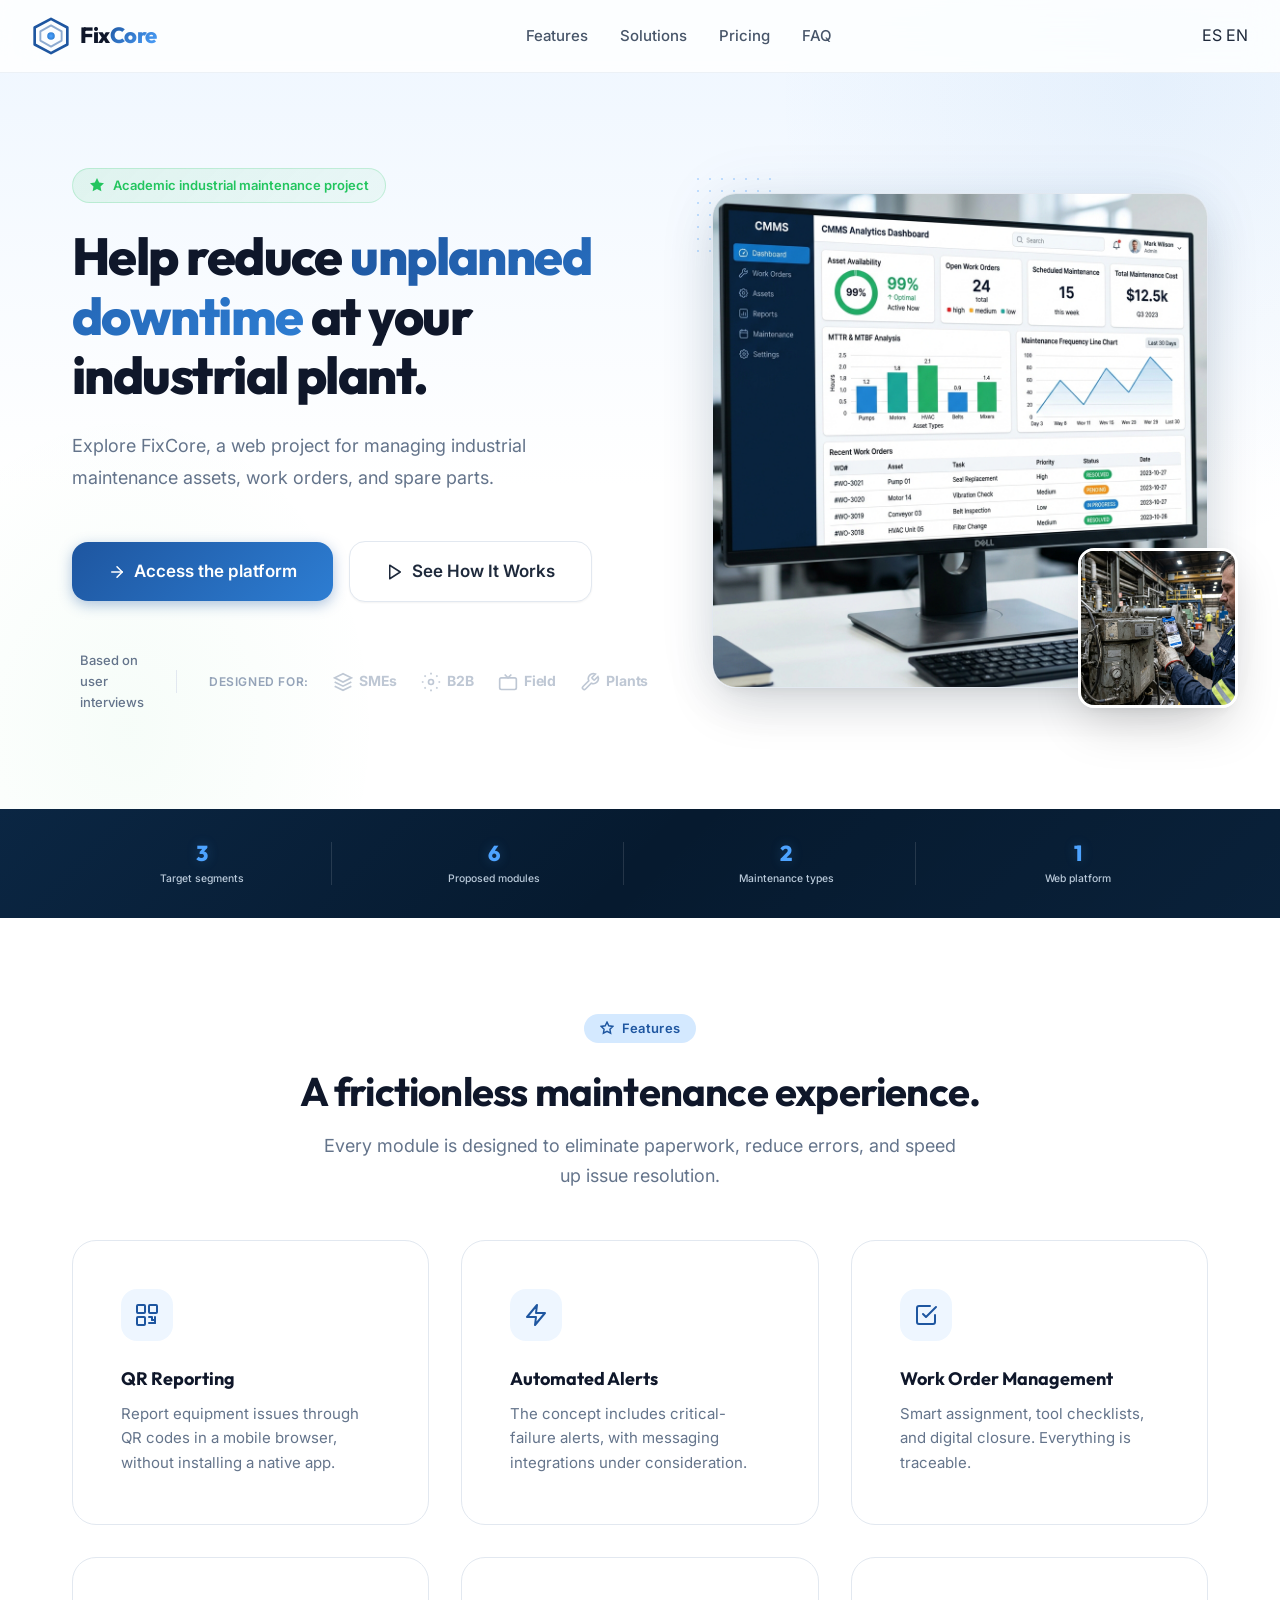
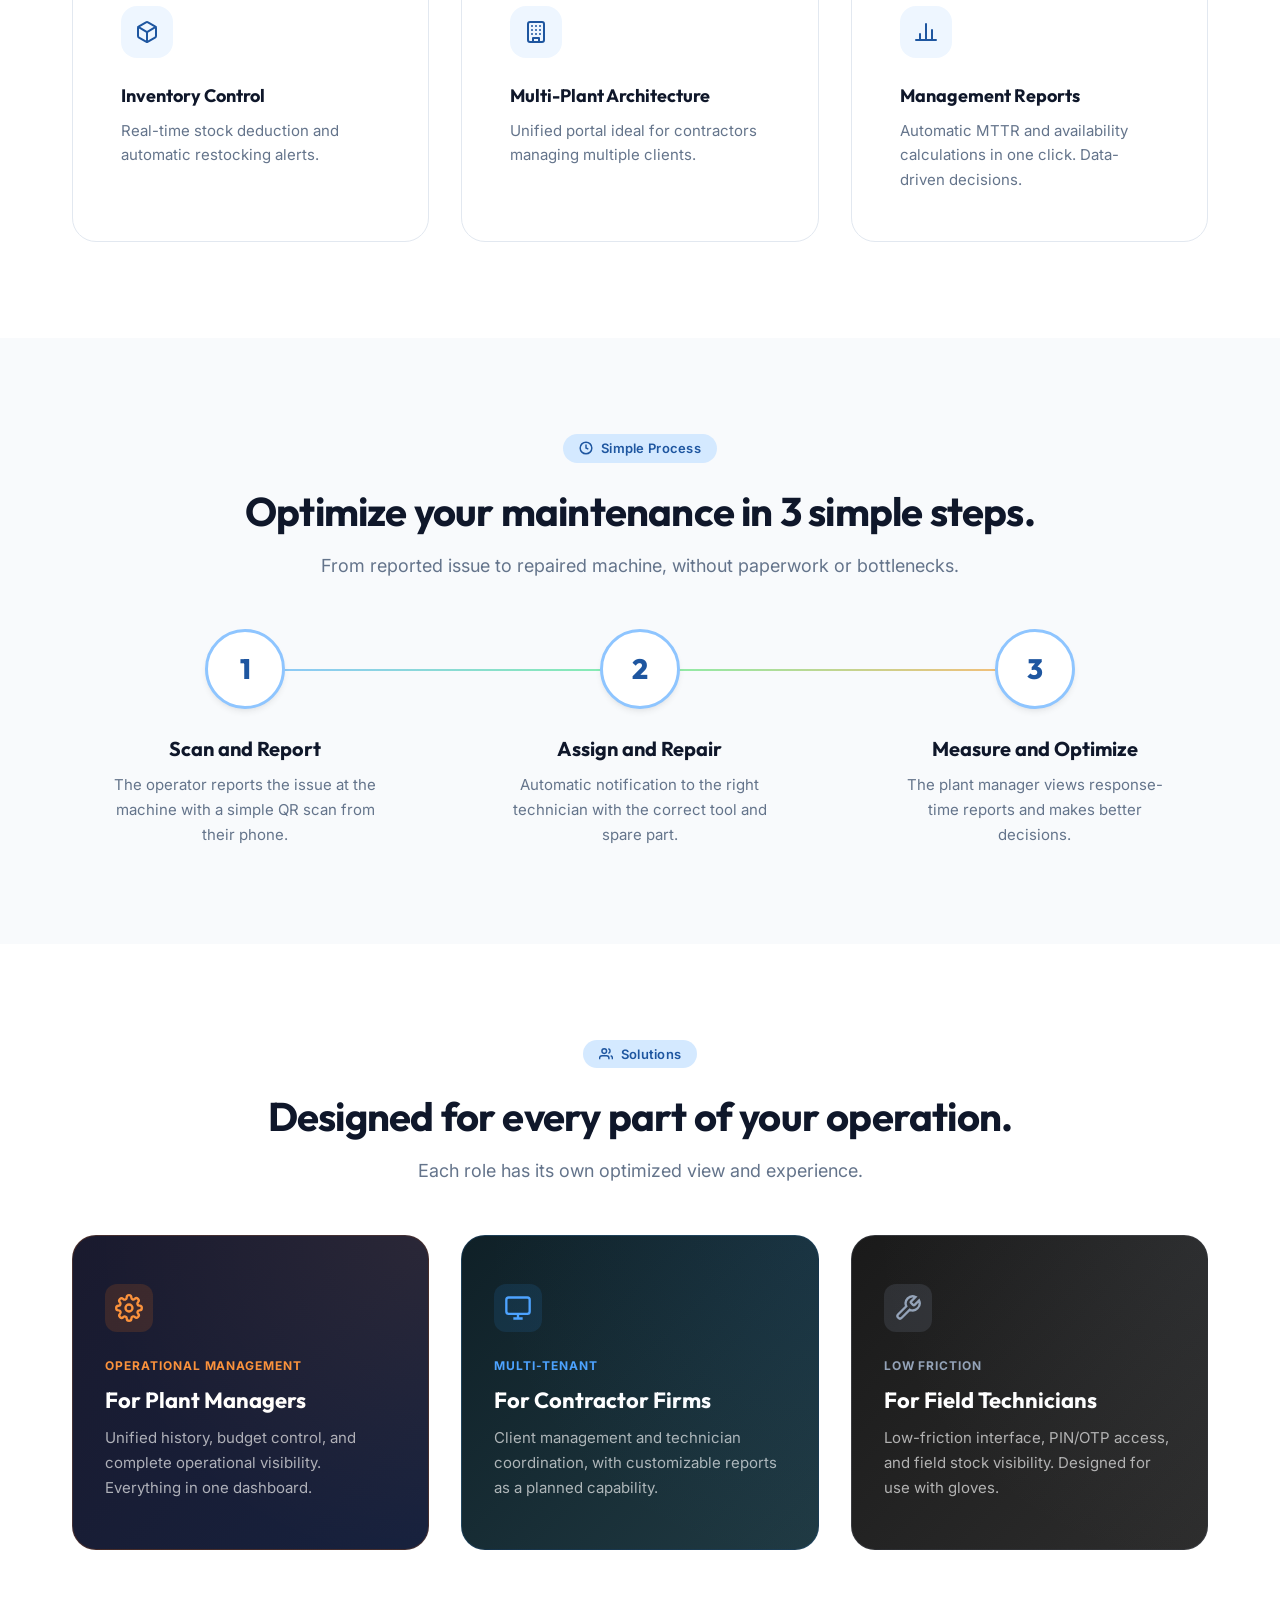
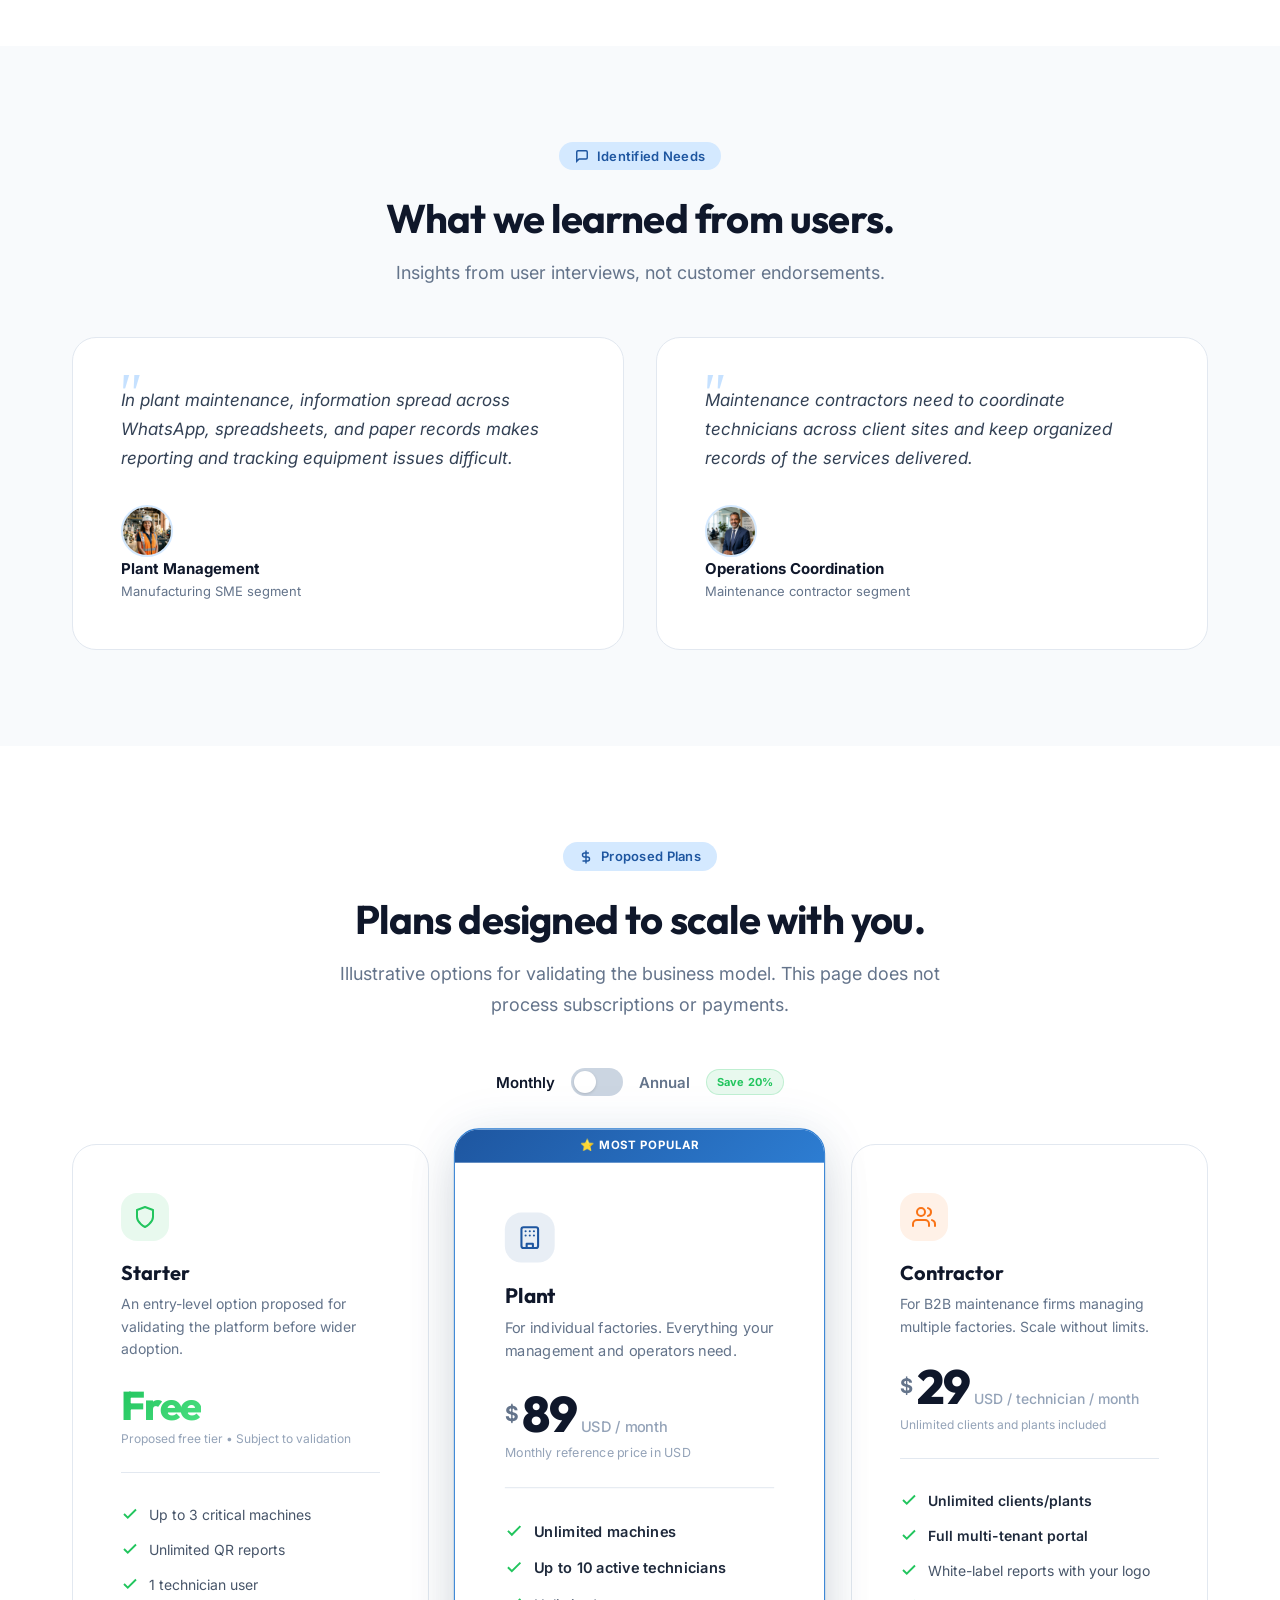
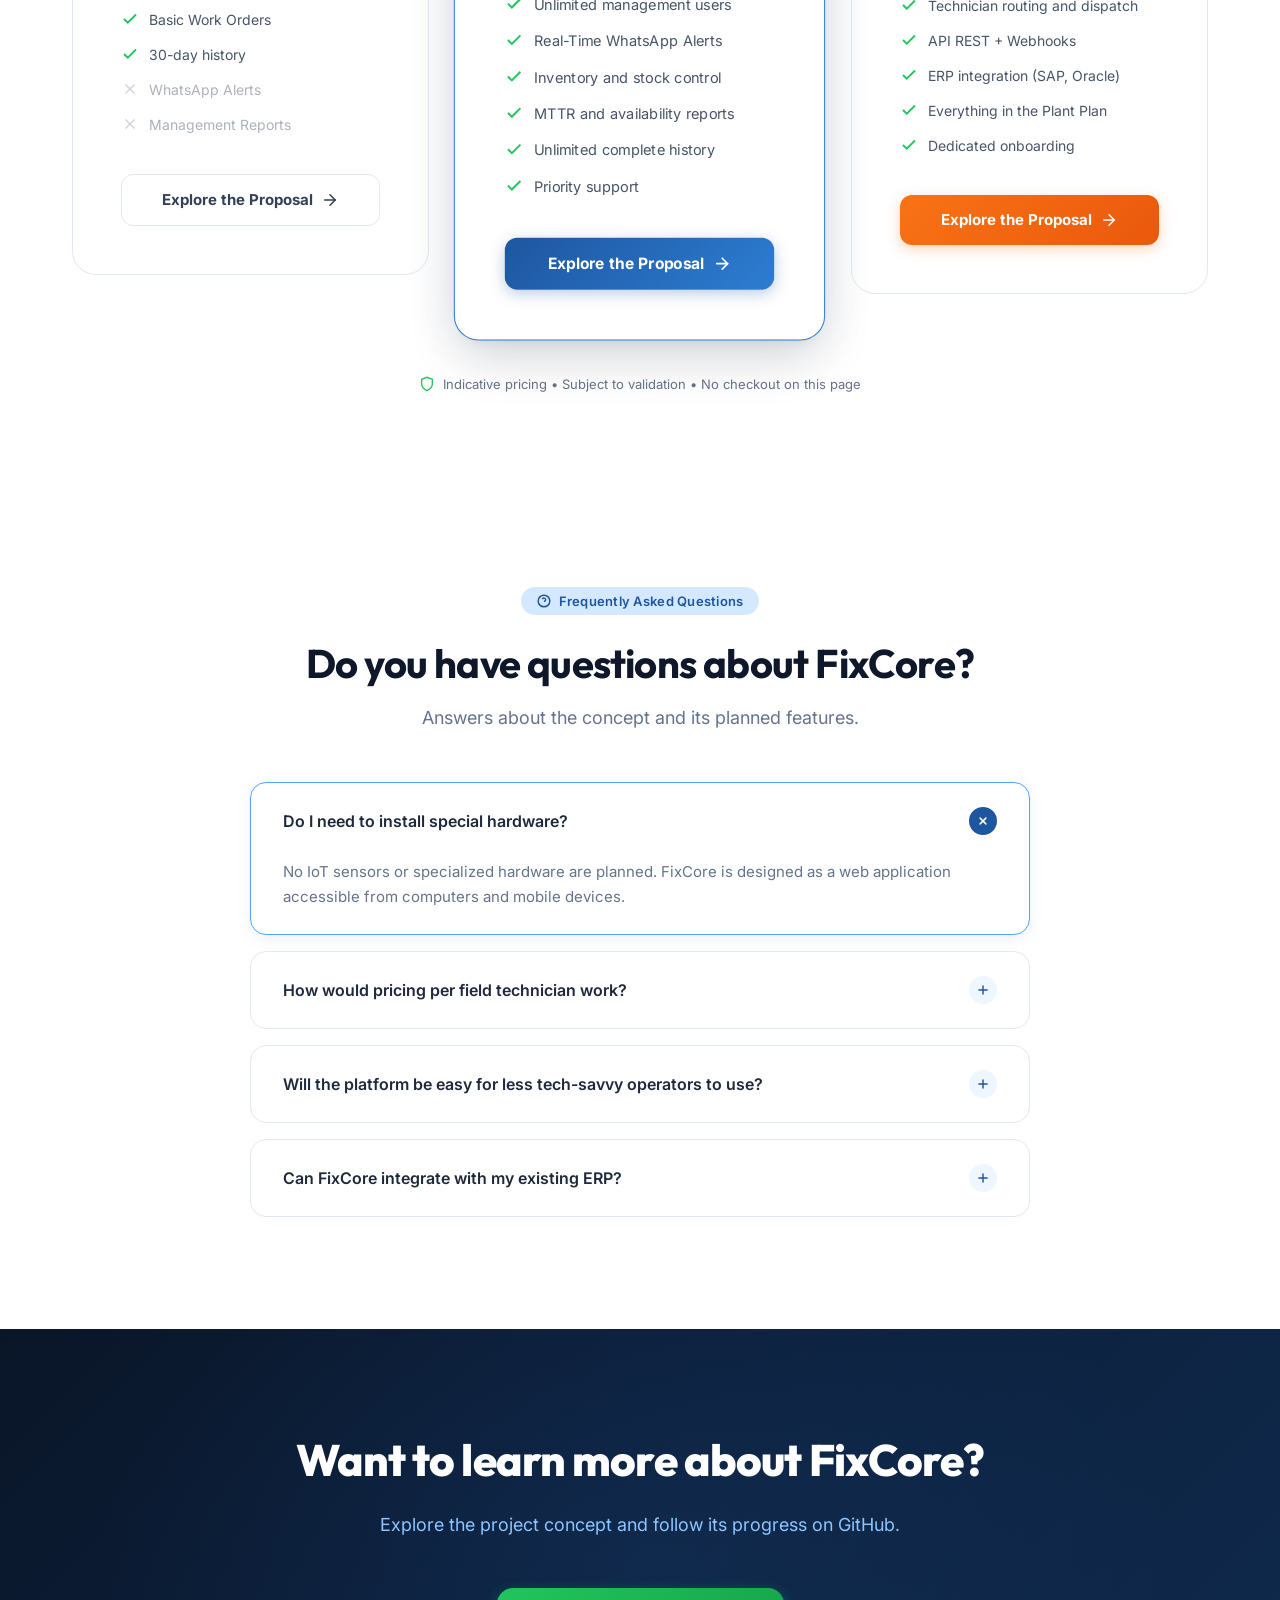
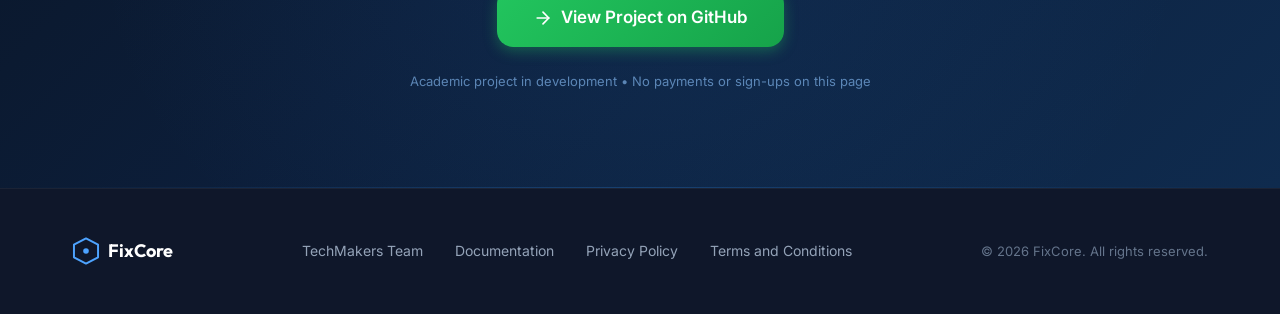
==== commit 1ef475a9: "fix(index): fix typo in call to action" ====
--- a/index-en.html
+++ b/index-en.html
@@ -90,9 +90,9 @@
         </p>
 
         <div class="hero__cta">
-          <a href="#pricing" class="btn btn--primary btn--lg" id="heroPrimaryBtn">
+          <a href="https://fixcore-frontend-eight.vercel.app/demo" class="btn btn--primary btn--lg" id="heroPrimaryBtn">
             <svg width="18" height="18" viewBox="0 0 24 24" fill="none" stroke="currentColor" stroke-width="2" stroke-linecap="round" stroke-linejoin="round"><path d="M5 12h14"/><path d="M12 5l7 7-7 7"/></svg>
-            View Plans
+            Access the platform
           </a>
           <a href="#how-it-works" class="btn btn--secondary btn--lg" id="heroSecondaryBtn">
             <svg width="18" height="18" viewBox="0 0 24 24" fill="none" stroke="currentColor" stroke-width="2" stroke-linecap="round" stroke-linejoin="round"><polygon points="5 3 19 12 5 21 5 3"/></svg>
@@ -424,7 +424,7 @@
             </li>
           </ul>
 
-          <a href="#demo" class="pricing-card__cta pricing-card__cta--outline" id="ctaFree">
+          <a href="https://fixcore-frontend-eight.vercel.app/demo" class="pricing-card__cta pricing-card__cta--outline" id="ctaFree">
             Explore the Proposal
             <svg viewBox="0 0 24 24" fill="none" stroke="currentColor" stroke-width="2" stroke-linecap="round"><path d="M5 12h14"/><path d="M12 5l7 7-7 7"/></svg>
           </a>
@@ -487,7 +487,7 @@
             </li>
           </ul>
 
-          <a href="#demo" class="pricing-card__cta pricing-card__cta--primary" id="ctaPlant">
+          <a href="https://fixcore-frontend-eight.vercel.app/demo" class="pricing-card__cta pricing-card__cta--primary" id="ctaPlant">
             Explore the Proposal
             <svg viewBox="0 0 24 24" fill="none" stroke="currentColor" stroke-width="2" stroke-linecap="round"><path d="M5 12h14"/><path d="M12 5l7 7-7 7"/></svg>
           </a>
@@ -549,7 +549,7 @@
             </li>
           </ul>
 
-          <a href="#demo" class="pricing-card__cta pricing-card__cta--orange" id="ctaContractor">
+          <a href="https://fixcore-frontend-eight.vercel.app/demo" class="pricing-card__cta pricing-card__cta--orange" id="ctaContractor">
             Explore the Proposal
             <svg viewBox="0 0 24 24" fill="none" stroke="currentColor" stroke-width="2" stroke-linecap="round"><path d="M5 12h14"/><path d="M12 5l7 7-7 7"/></svg>
           </a>
@@ -631,7 +631,7 @@
     <div class="container bottom-cta__inner">
       <h2 class="bottom-cta__title animate-on-scroll">Want to learn more about FixCore?</h2>
       <p class="bottom-cta__subtitle animate-on-scroll">Explore the project concept and follow its progress on GitHub.</p>
-      <a href="https://github.com/TechMakers-upc/Landing-Page" target="_blank" rel="noopener noreferrer" class="btn btn--green btn--lg animate-on-scroll" id="bottomCtaBtn">
+      <a href="https://fixcore-frontend-eight.vercel.app/demo" target="_blank" rel="noopener noreferrer" class="btn btn--green btn--lg animate-on-scroll" id="bottomCtaBtn">
         <svg width="20" height="20" viewBox="0 0 24 24" fill="none" stroke="currentColor" stroke-width="2" stroke-linecap="round" stroke-linejoin="round"><path d="M5 12h14"/><path d="M12 5l7 7-7 7"/></svg>
         View Project on GitHub
       </a>
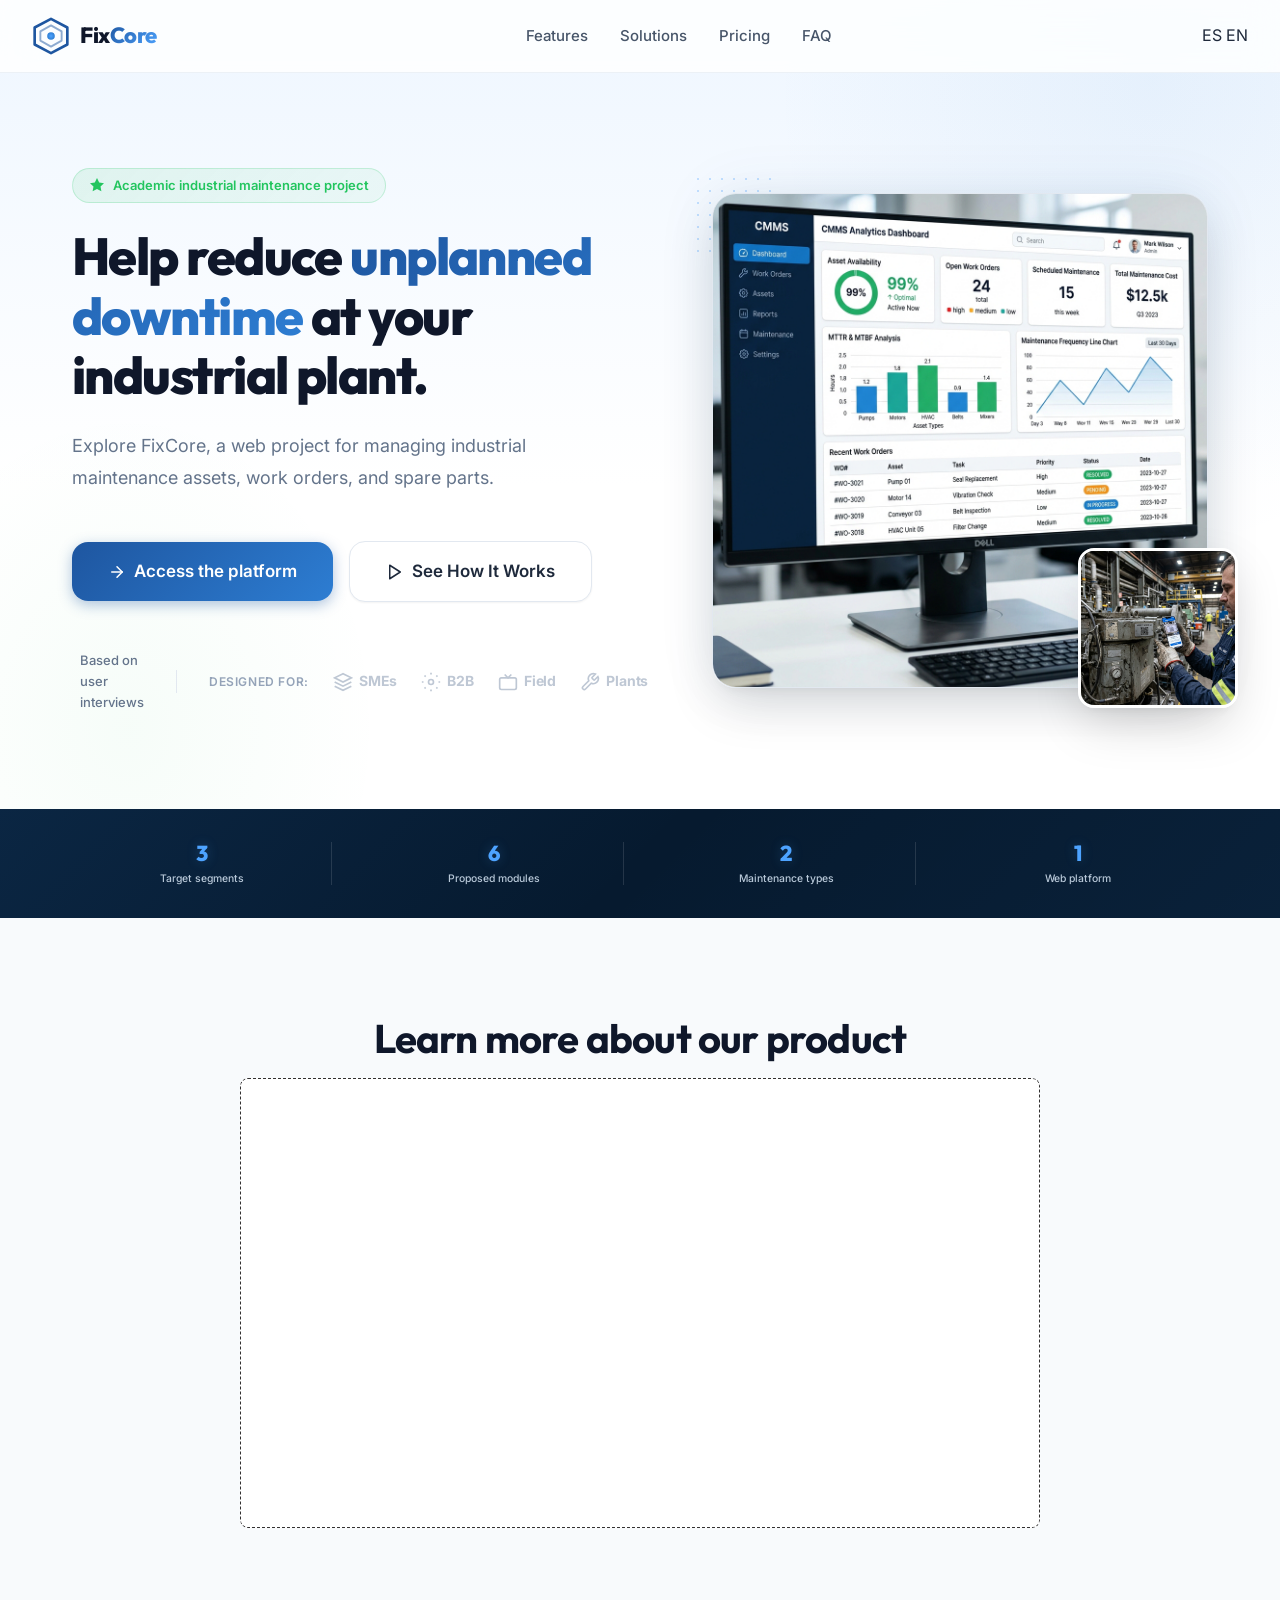
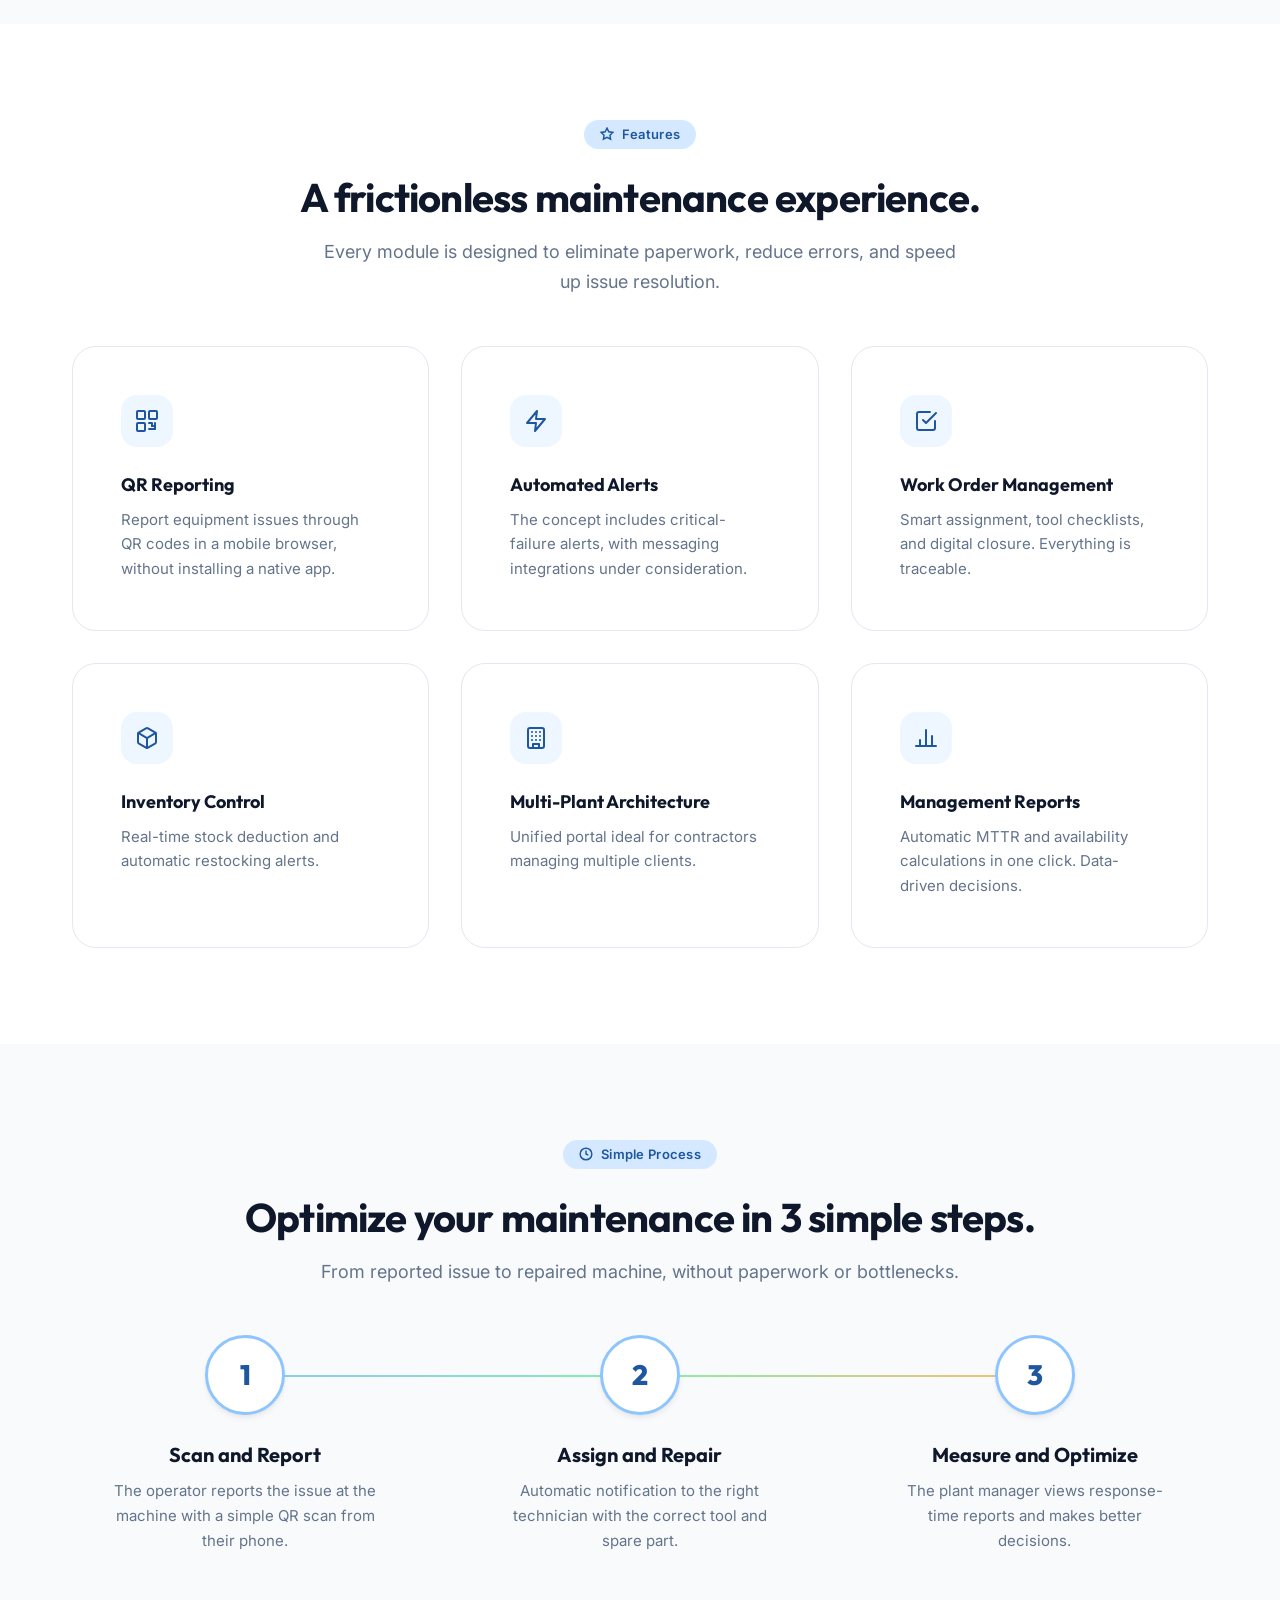
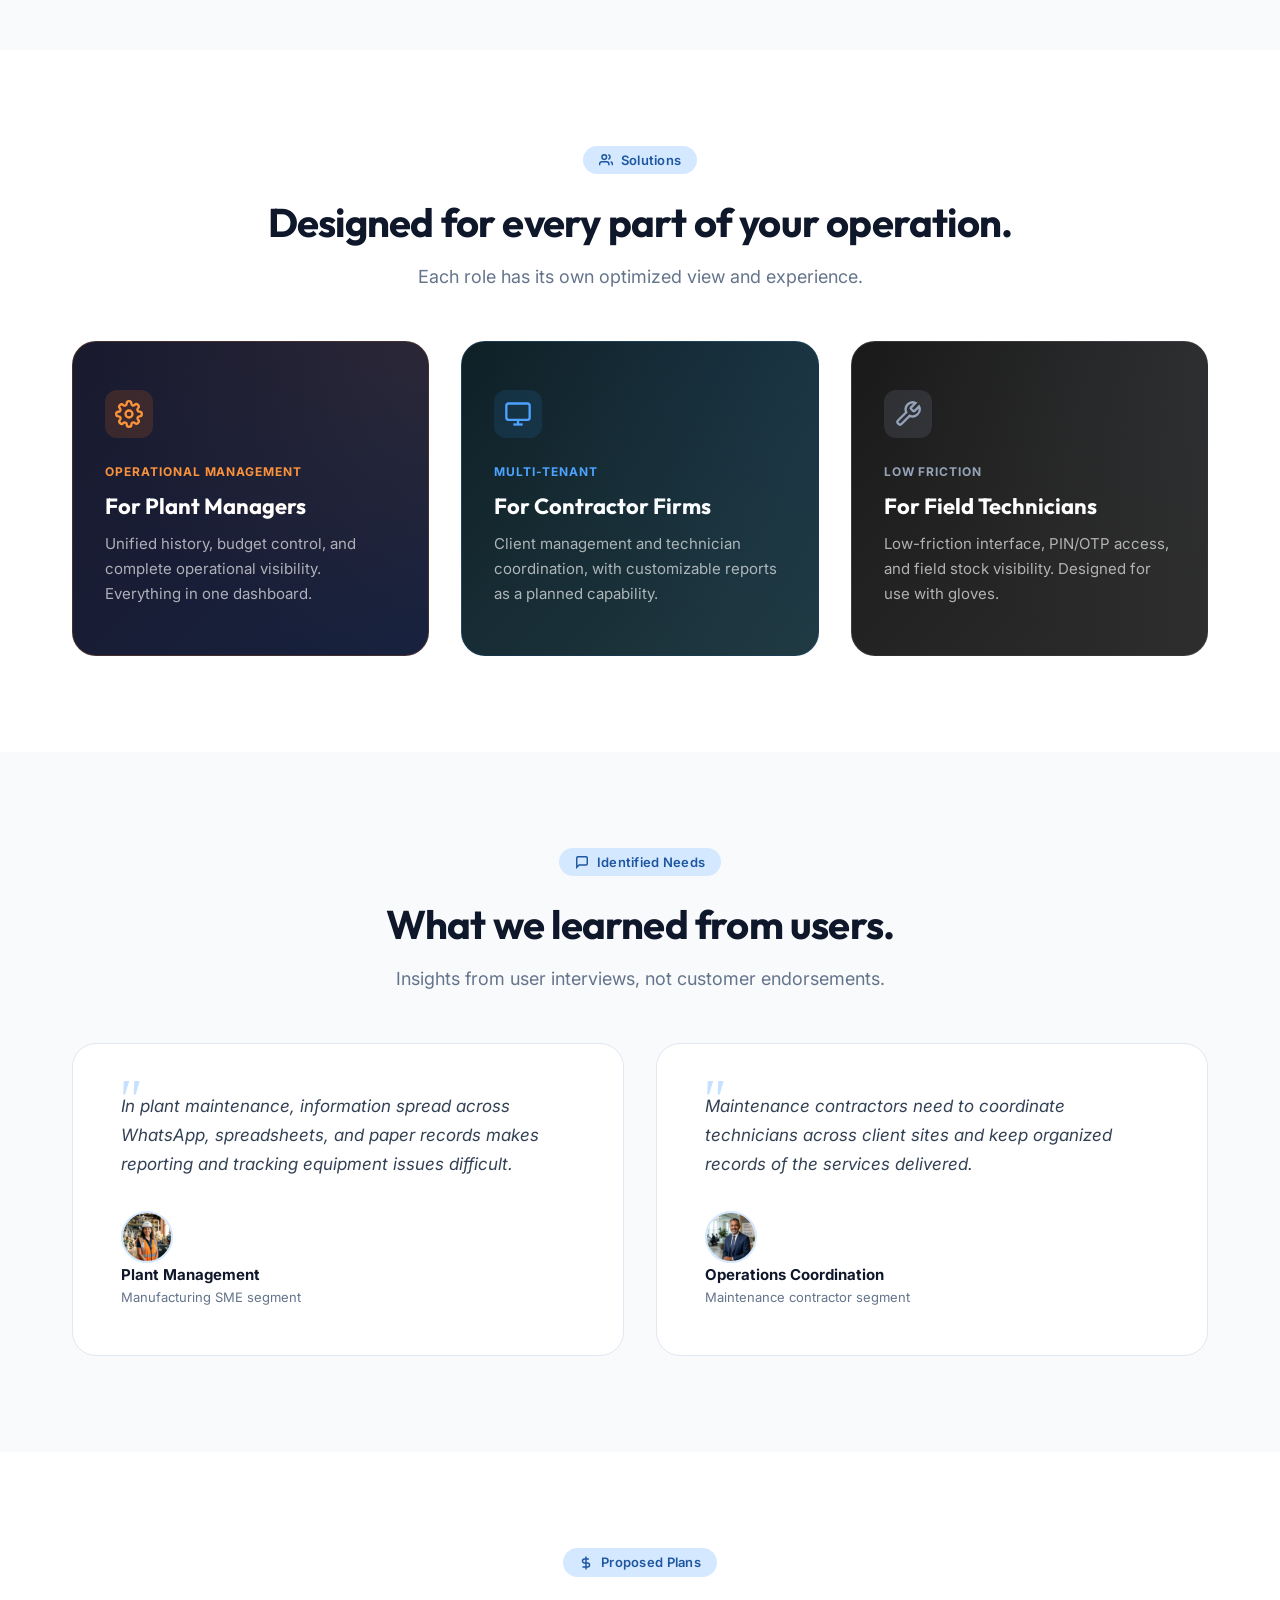
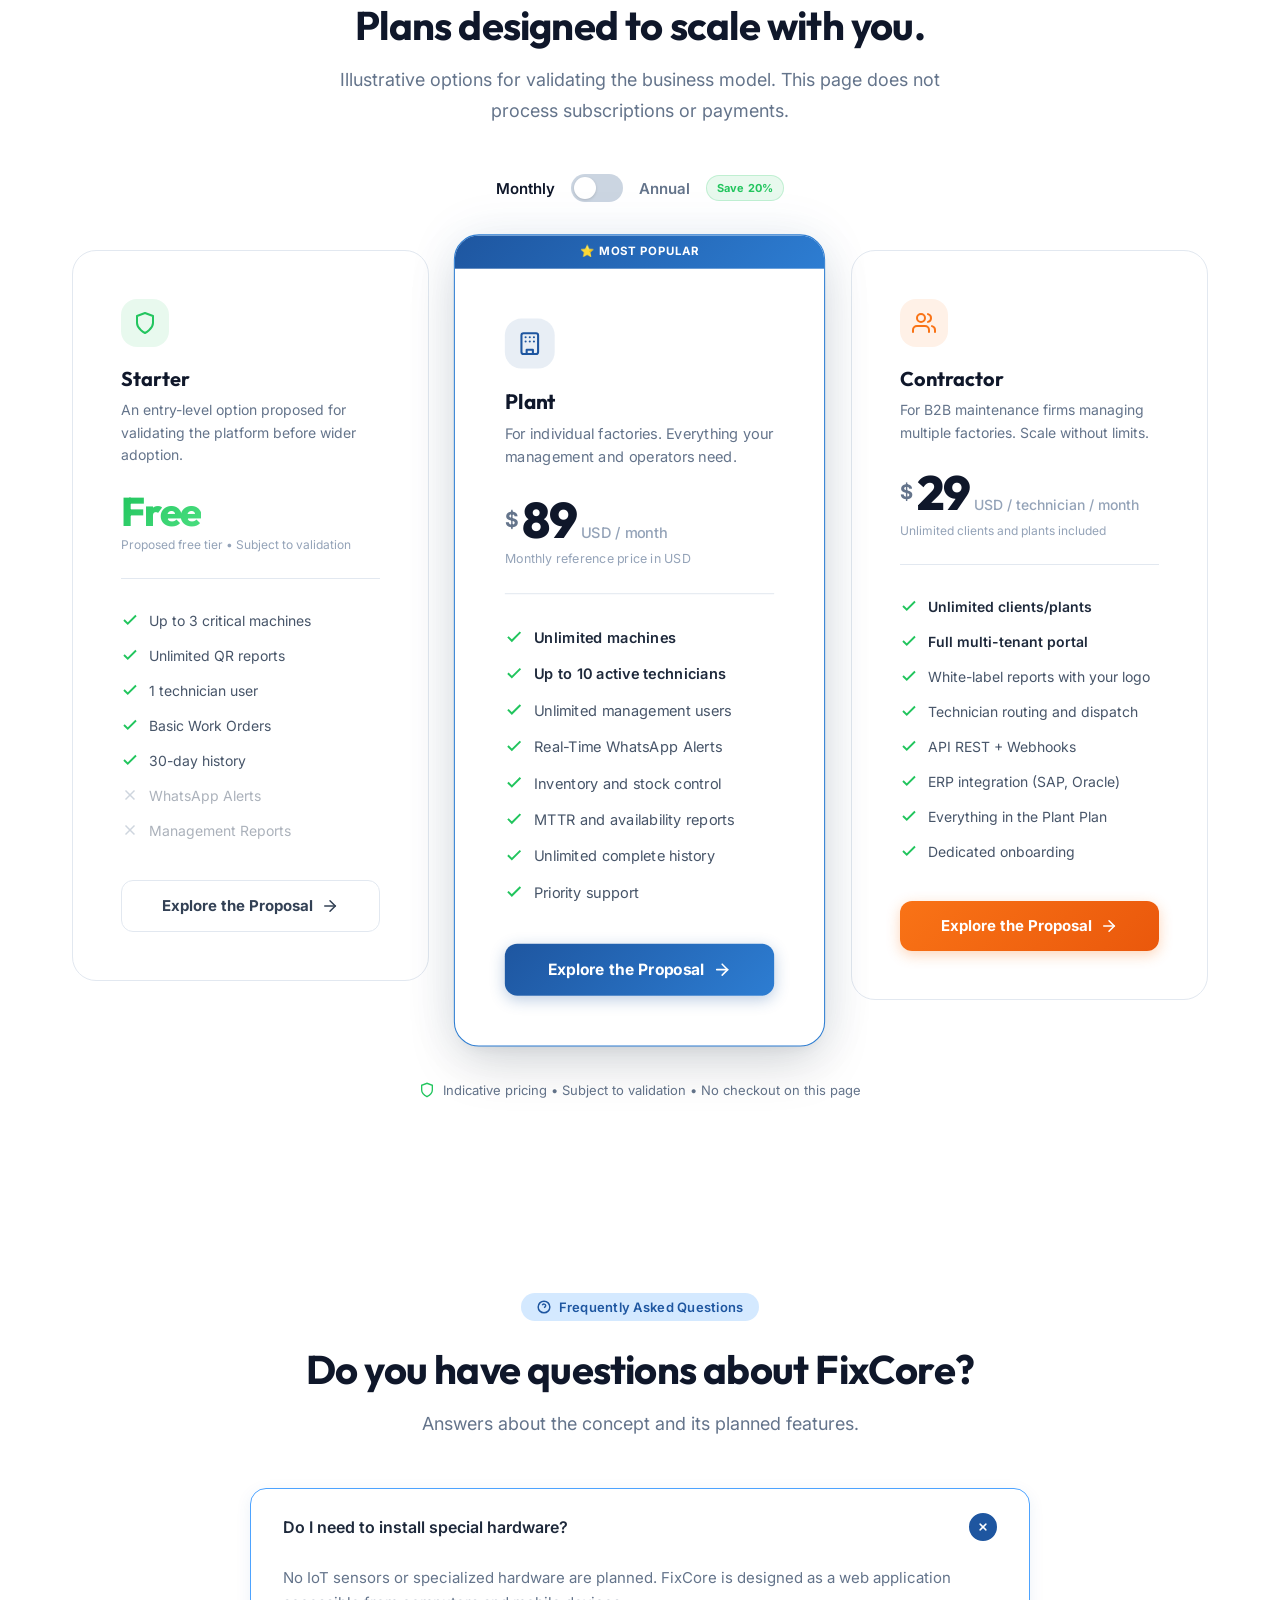
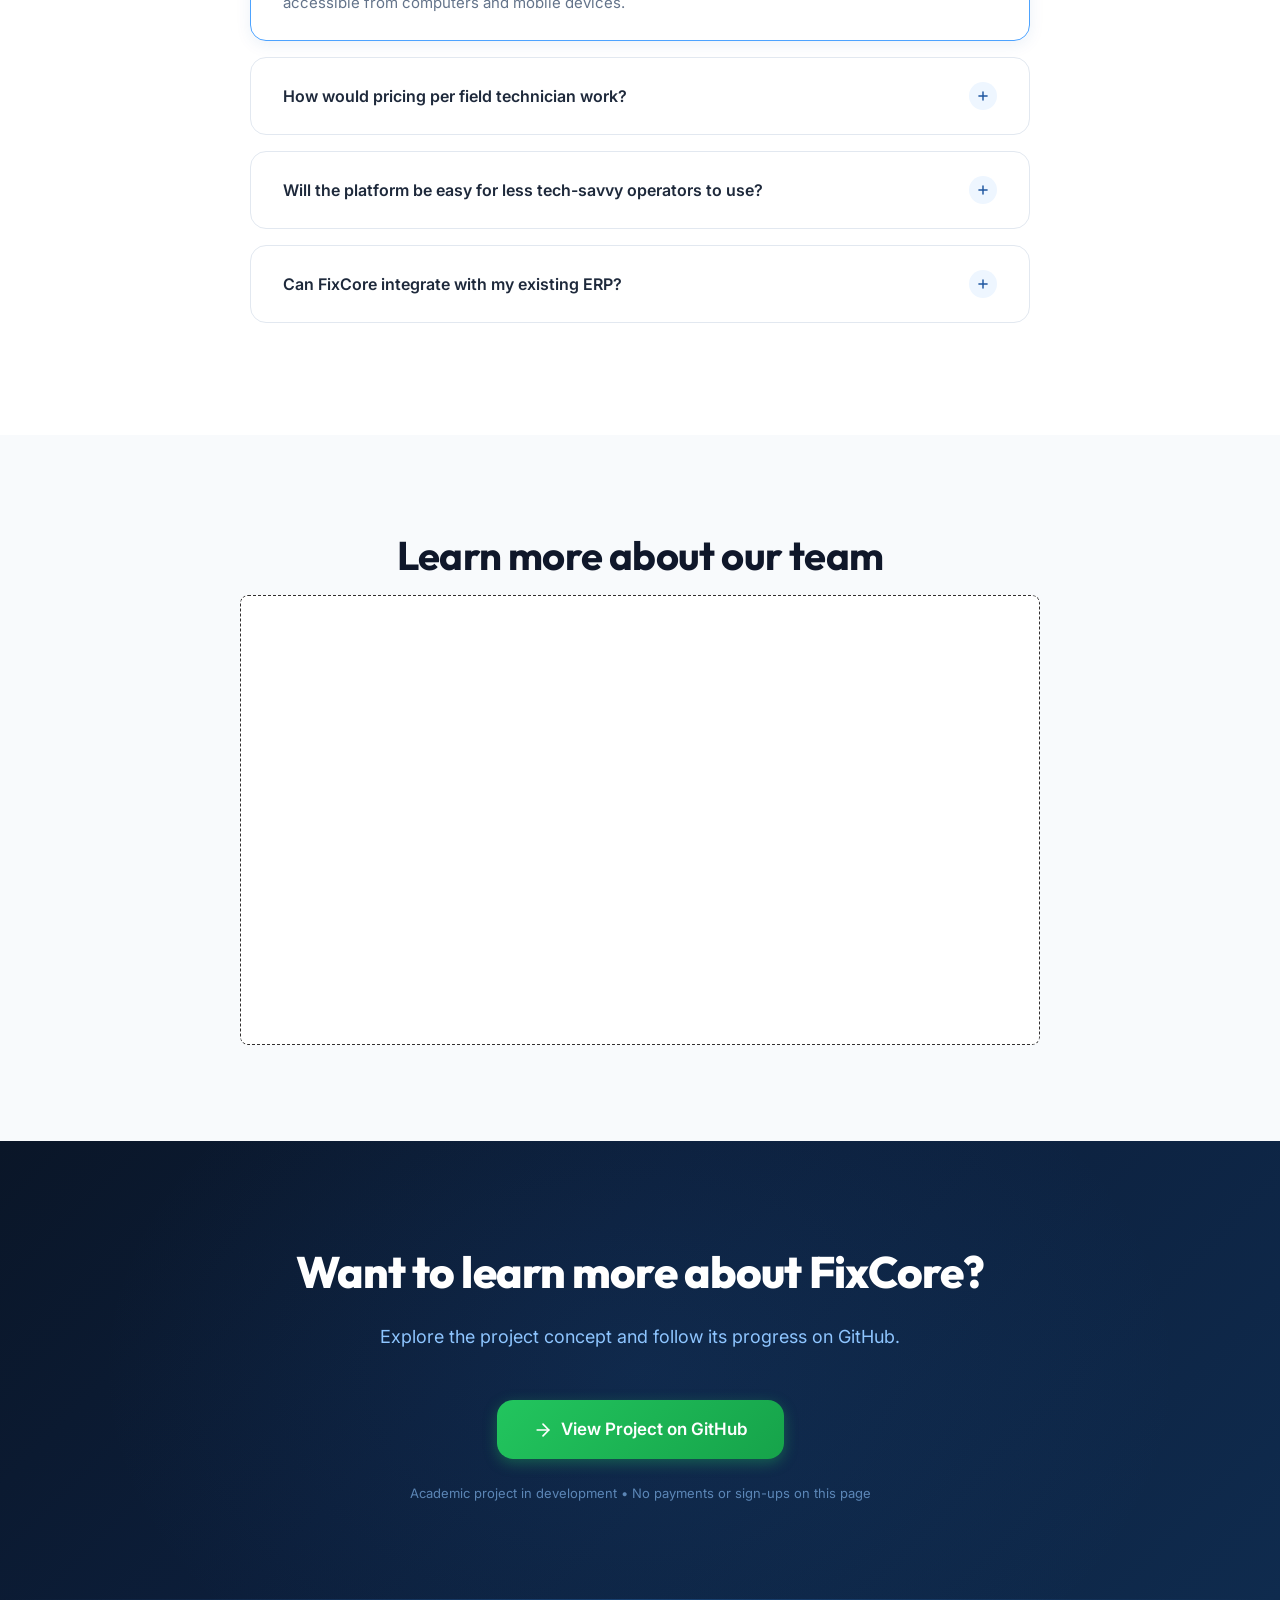
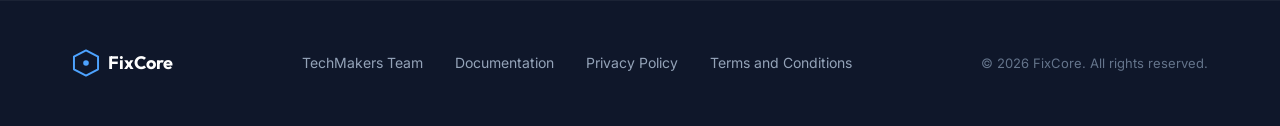
==== commit b0ef4f8f: "feat(index): add about the product and team video placeholders" ====
--- a/index-en.html
+++ b/index-en.html
@@ -157,6 +157,20 @@
     </div>
   </section>
 
+  <section class="about-product section section--light">
+    <div class="container">
+      <div class="text-center">
+        <h2 class="section-title">Learn more about our product</h2>
+      </div>
+      
+    <div class="video-container">
+      <div class="video-placeholder"></div>
+    </div>
+    
+    </div>
+    
+  </section>
+
   <section class="features section" id="features">
     <div class="container">
       <div class="text-center">
@@ -625,6 +639,20 @@
         </div>
       </div>
     </div>
+  </section>
+
+  <section class="about-team section section--light">
+    <div class="container">
+      <div class="text-center">
+        <h2 class="section-title">Learn more about our team</h2>
+      </div>
+      
+    <div class="video-container">
+      <div class="video-placeholder"></div>
+    </div>
+    
+    </div>
+    
   </section>
 
   <section class="bottom-cta" id="demo">
--- a/public/assets/styles/style.css
+++ b/public/assets/styles/style.css
@@ -1656,6 +1656,22 @@
 }
 
 
+.video-container {
+  width: 100%;
+  max-width: 800px;
+  margin: 0 auto;
+  aspect-ratio: 16 / 9;
+  overflow: hidden;
+  border-radius: 8px;
+}
+
+.video-placeholder {
+  width: 100%;
+  aspect-ratio: 16 / 9;
+  background-color: #ffffff;
+  border: 1px dashed #312f2f;
+  border-radius: 8px;
+}
 
 
 /* =========================================================
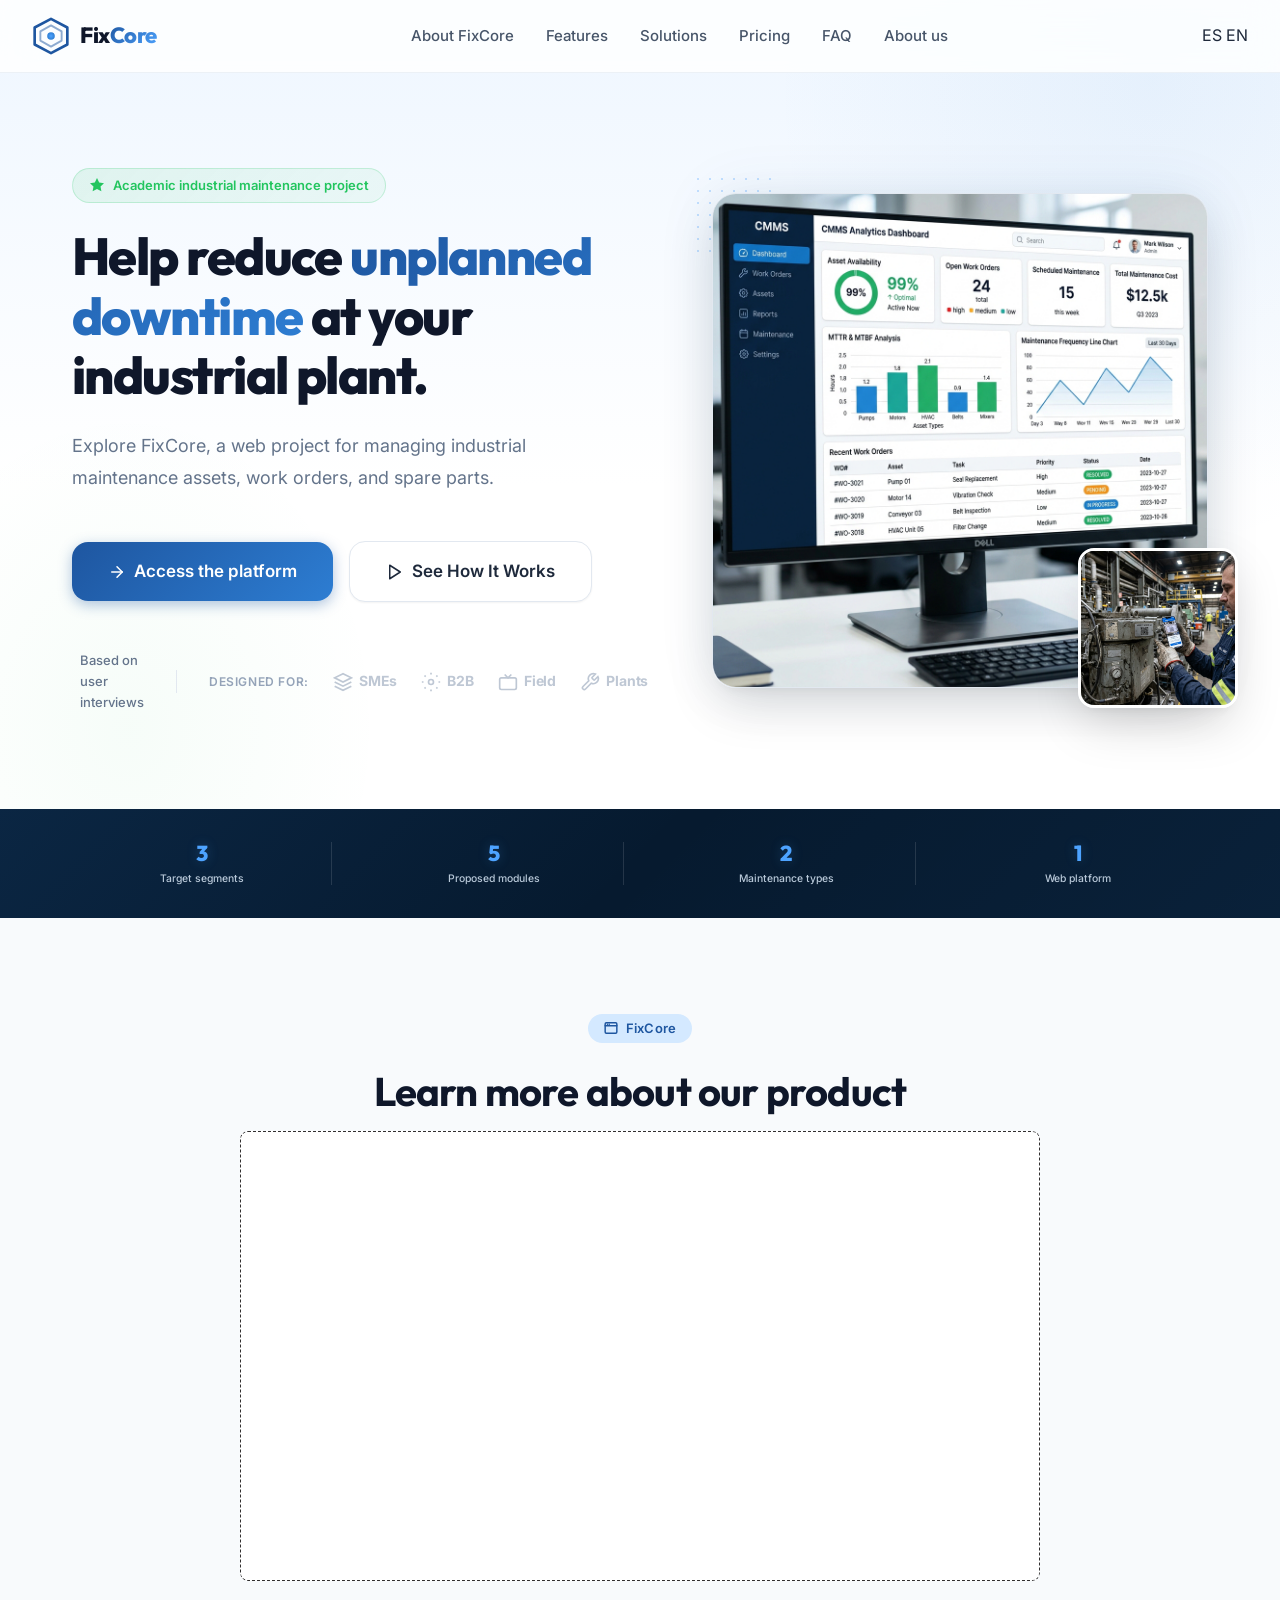
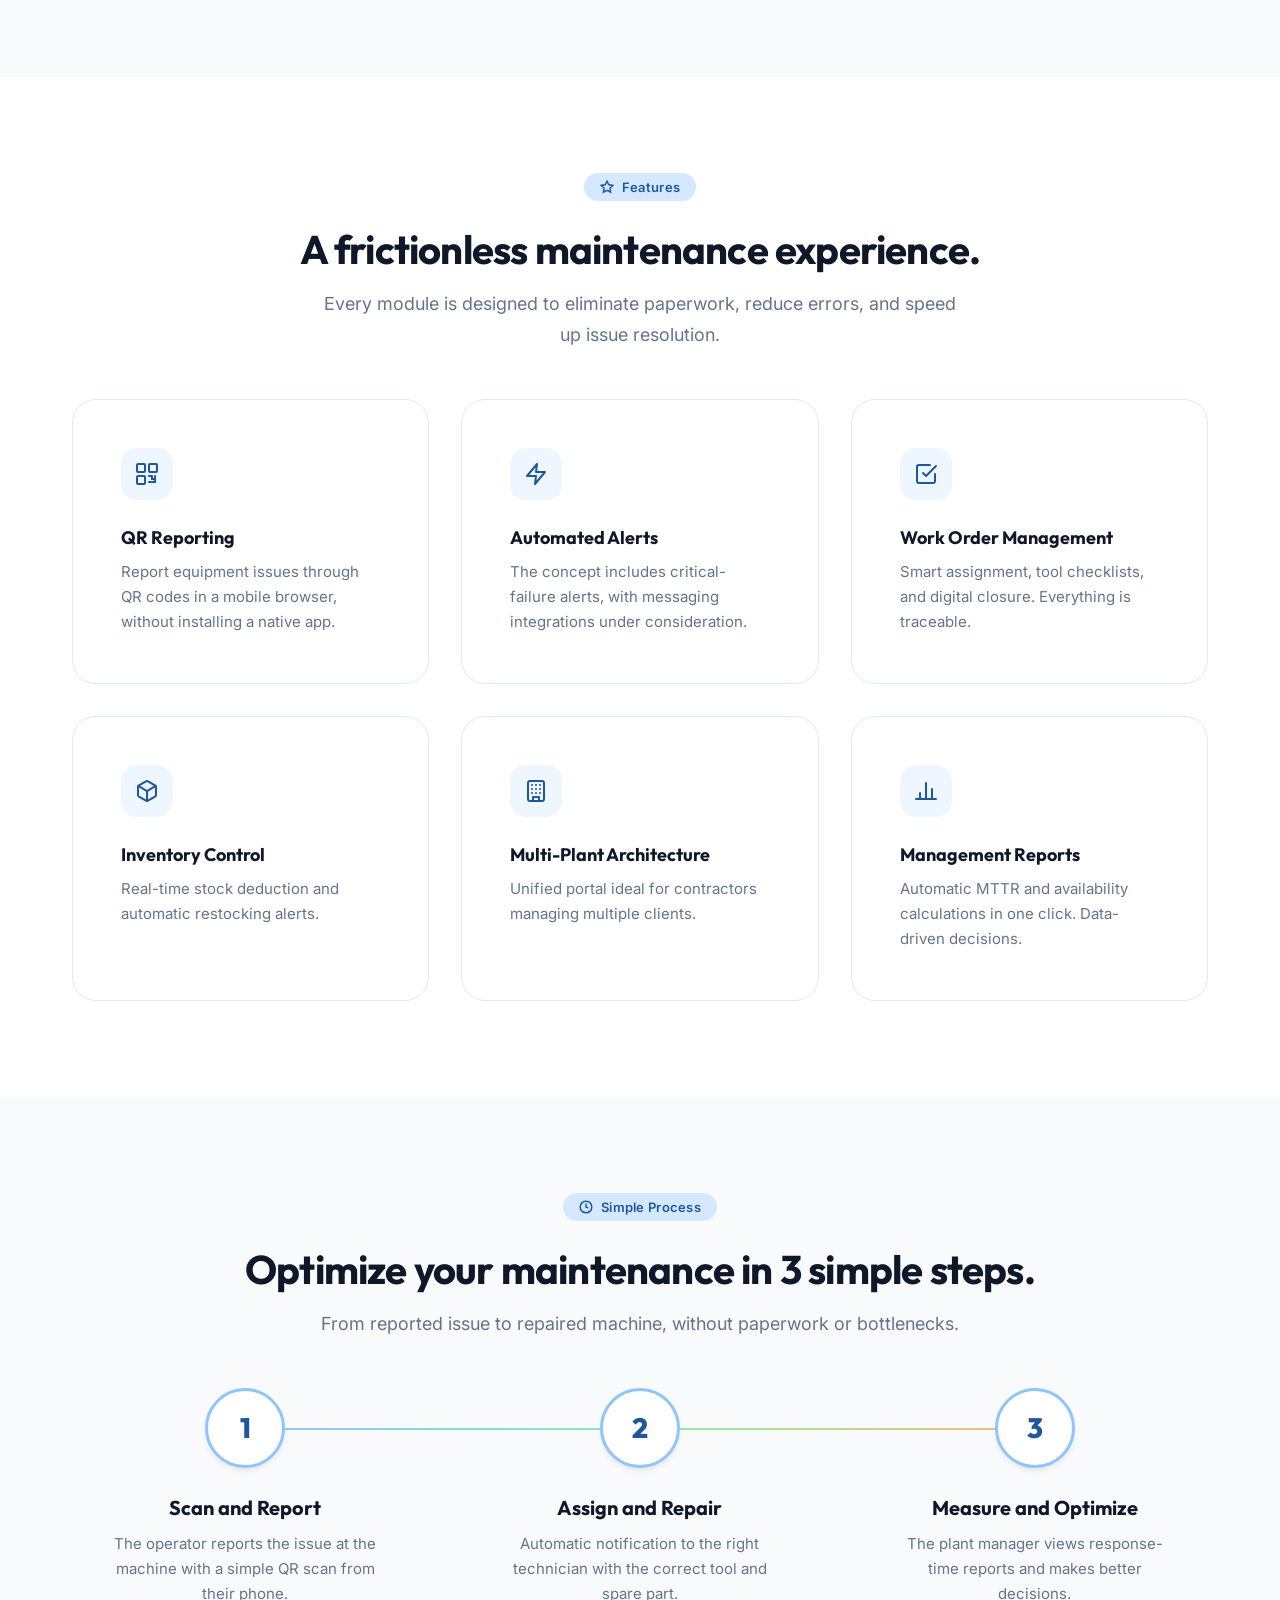
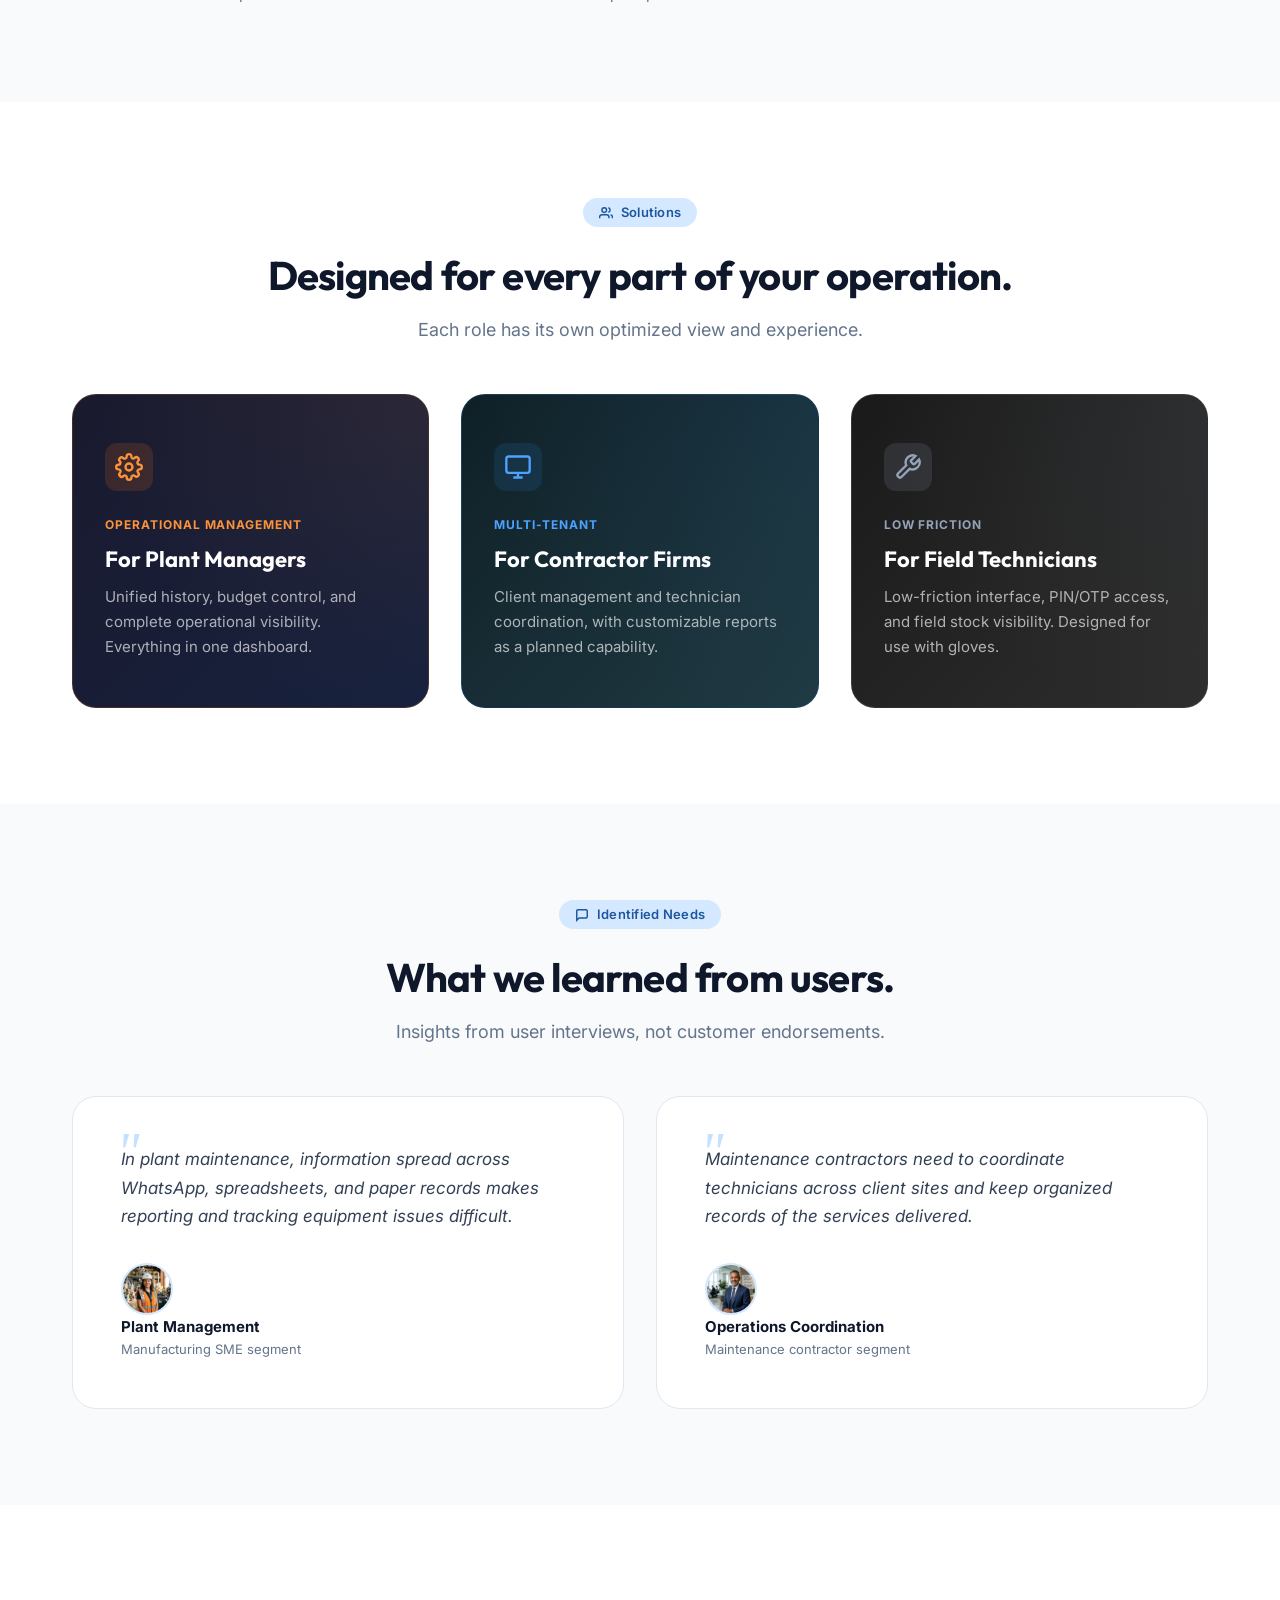
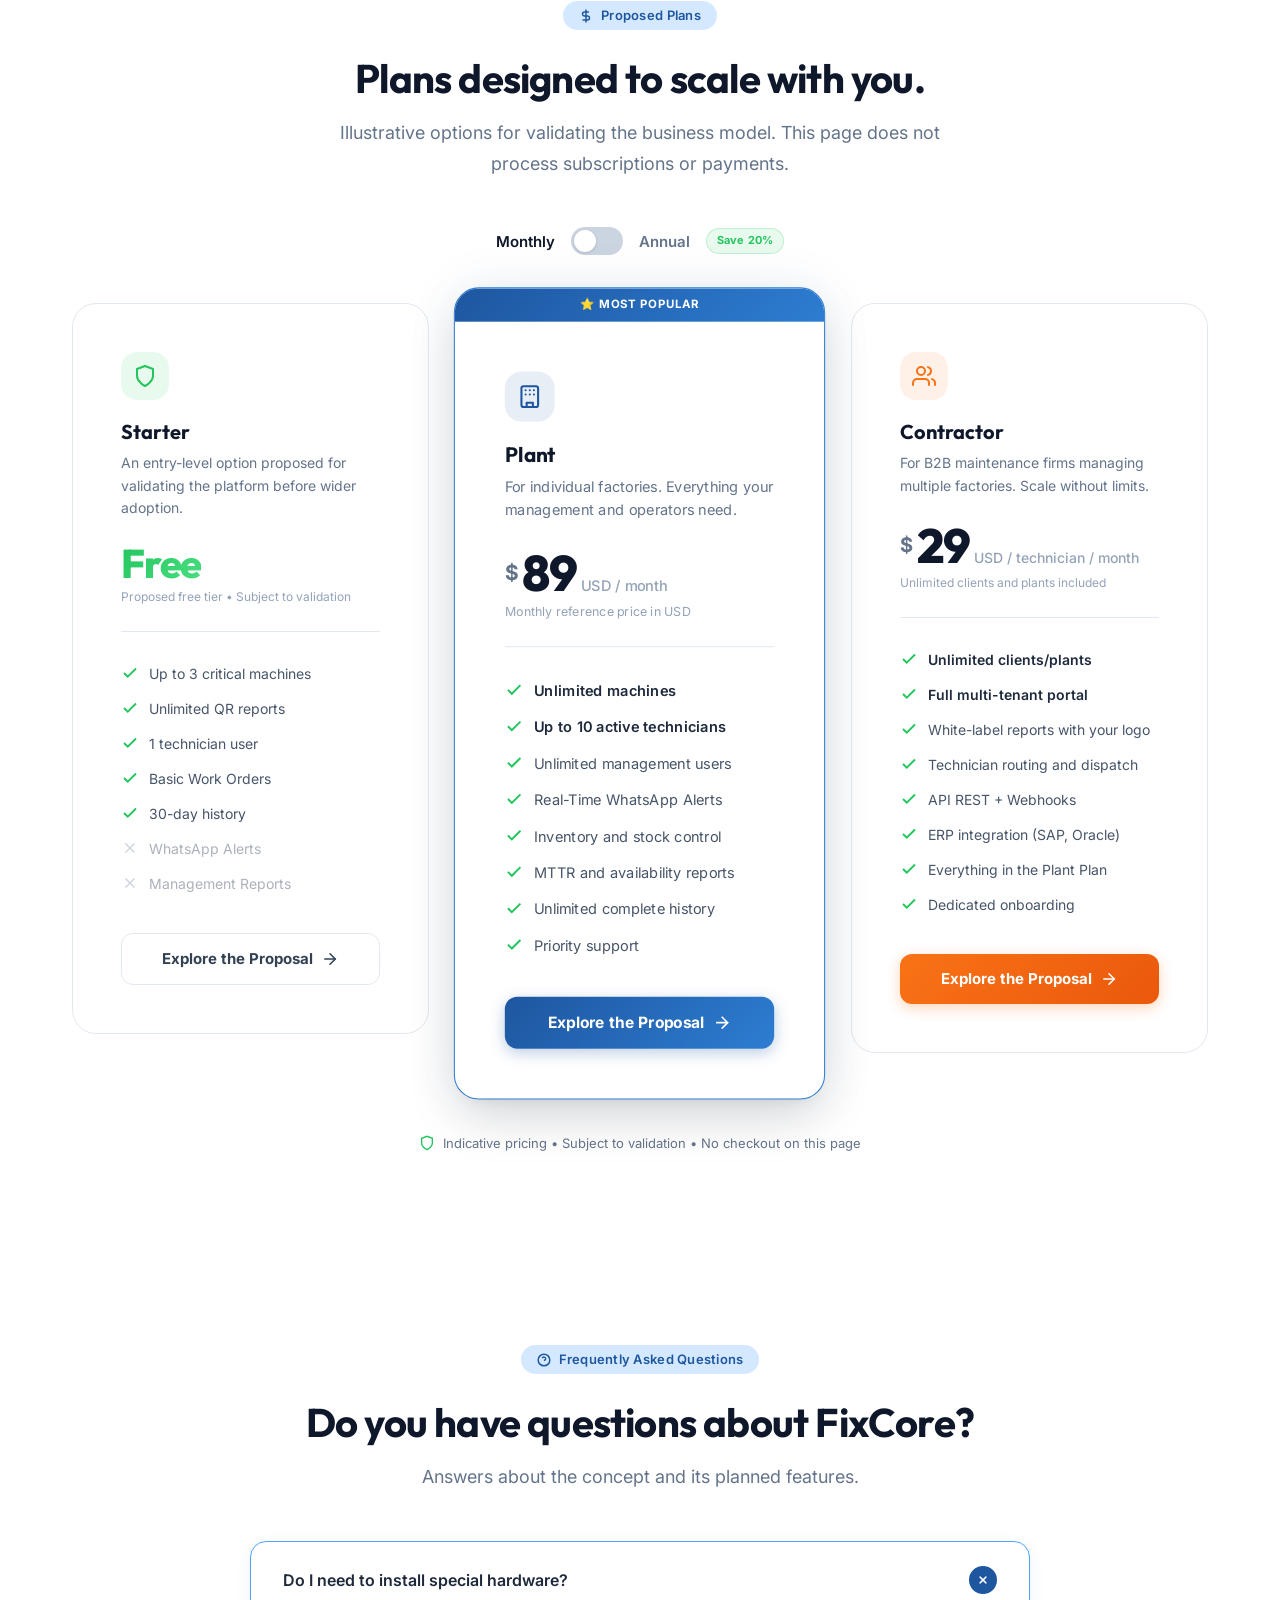
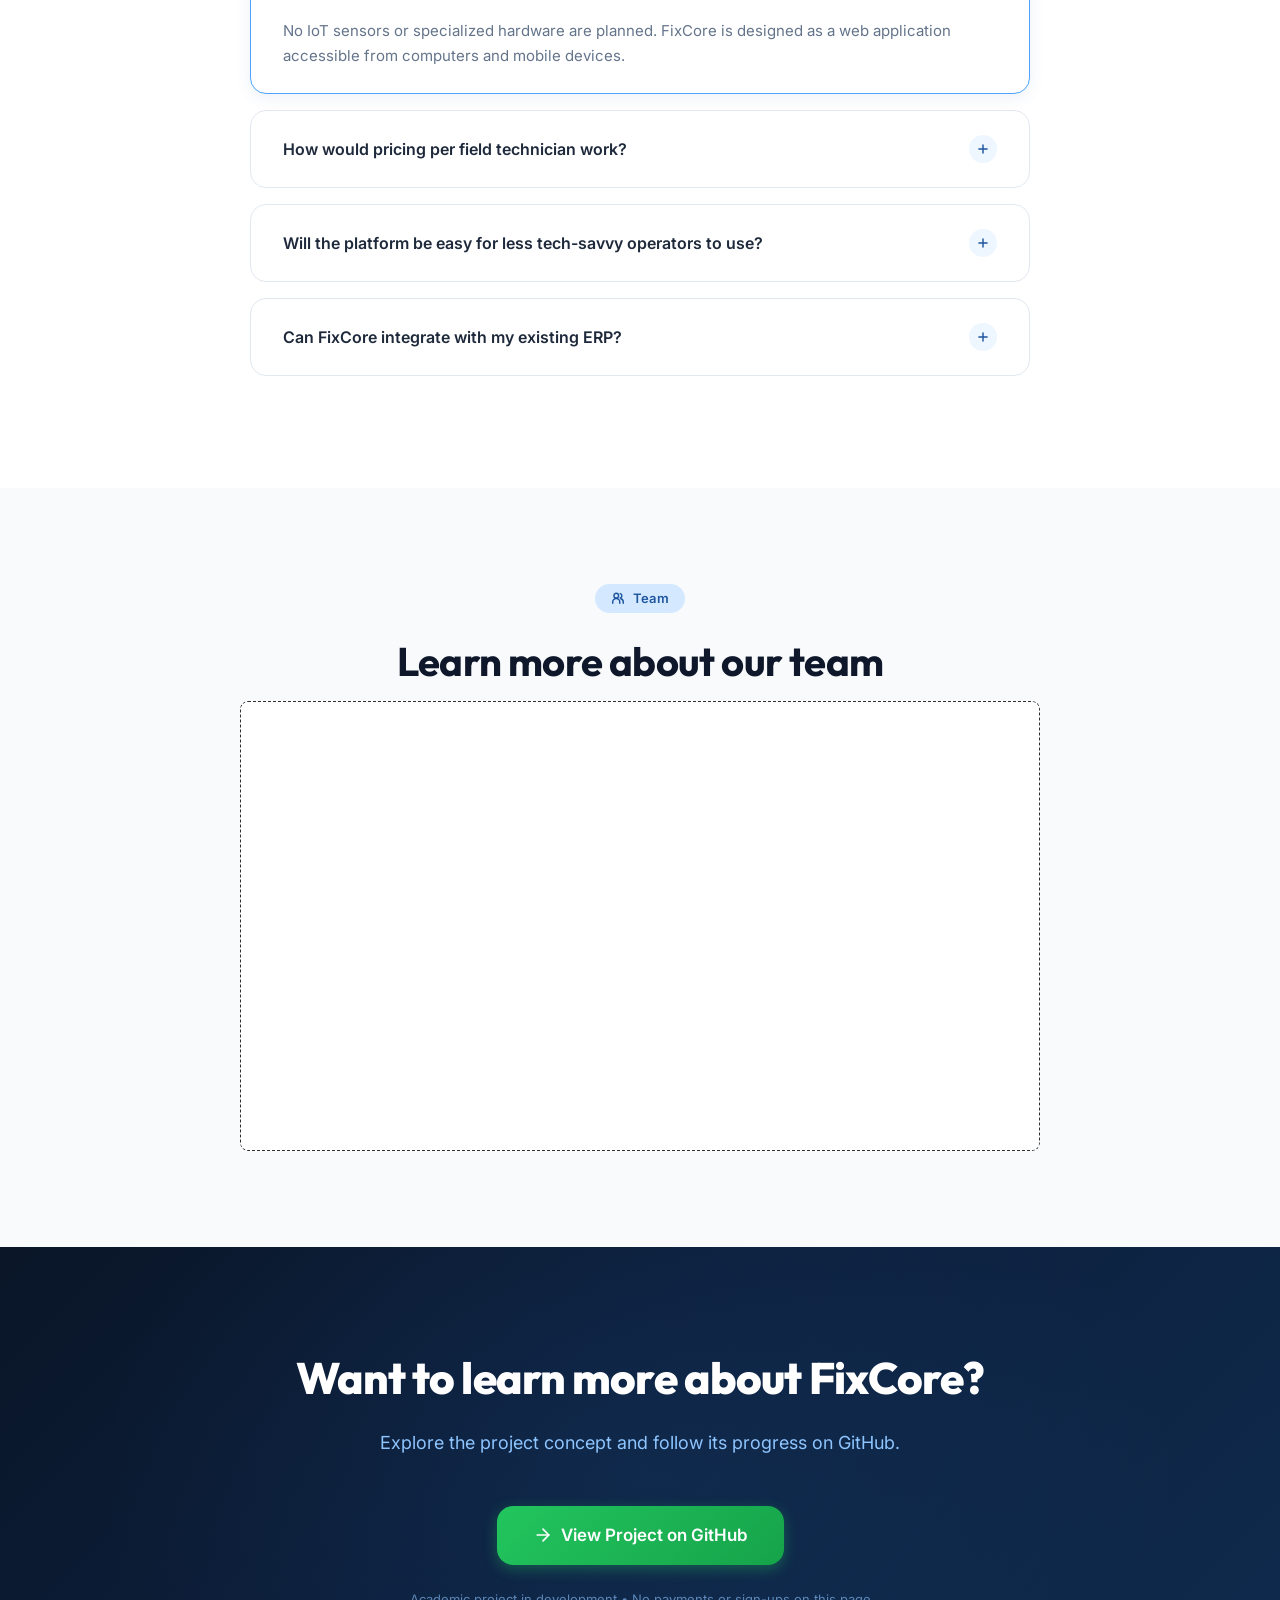
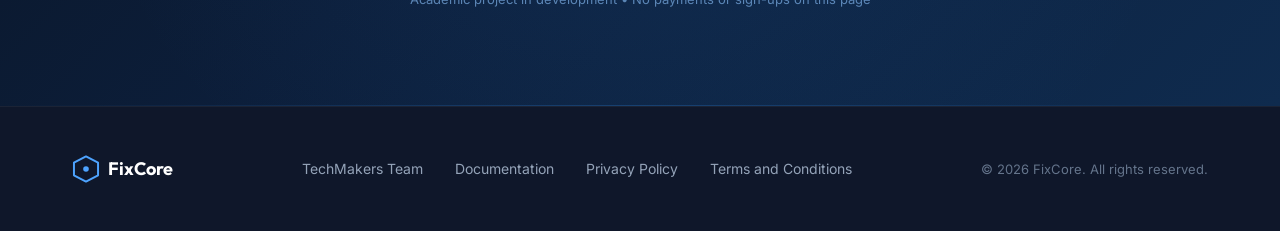
==== commit b1165231: "feat(index): add icons and navigation to video sections" ====
--- a/index-en.html
+++ b/index-en.html
@@ -48,10 +48,12 @@
     </a>
 
     <nav class="header__nav" id="mainNav">
+      <a href="#about-product">About FixCore</a>
       <a href="#features">Features</a>
       <a href="#solutions">Solutions</a>
       <a href="#pricing">Pricing</a>
       <a href="#faq">FAQ</a>
+      <a href="#about-team">About us</a>
     </nav>
 
     <div class="header__actions">
@@ -157,9 +159,15 @@
     </div>
   </section>
 
-  <section class="about-product section section--light">
+  <section class="about-product section section--light" id="about-product">
     <div class="container">
       <div class="text-center">
+      <span class="section-badge"><svg width="14" height="14" viewBox="0 0 24 24" fill="none" stroke="currentColor" stroke-width="2.5" stroke-linecap="round" stroke-linejoin="round">
+        <rect x="2" y="3" width="20" height="18" rx="2"/>
+        <path d="M2 8h20"/>
+        <path d="M6 5.5h.01M9 5.5h.01"/></svg>
+        FixCore
+      </span> 
         <h2 class="section-title">Learn more about our product</h2>
       </div>
       
@@ -641,9 +649,16 @@
     </div>
   </section>
 
-  <section class="about-team section section--light">
+  <section class="about-team section section--light" id="about-team">
     <div class="container">
       <div class="text-center">
+      <span class="section-badge"><svg width="14" height="14" viewBox="0 0 24 24" fill="none" stroke="currentColor" stroke-width="2.5" stroke-linecap="round" stroke-linejoin="round">
+          <circle cx="9" cy="8" r="4"/>
+          <path d="M3 21v-2a6 6 0 0 1 12 0v2"/>
+          <path d="M16 4.5a4 4 0 0 1 0 7.5"/>
+        <path d="M21 21v-2a6 6 0 0 0-4-5.65"/></svg>
+        Team
+      </span> 
         <h2 class="section-title">Learn more about our team</h2>
       </div>
       
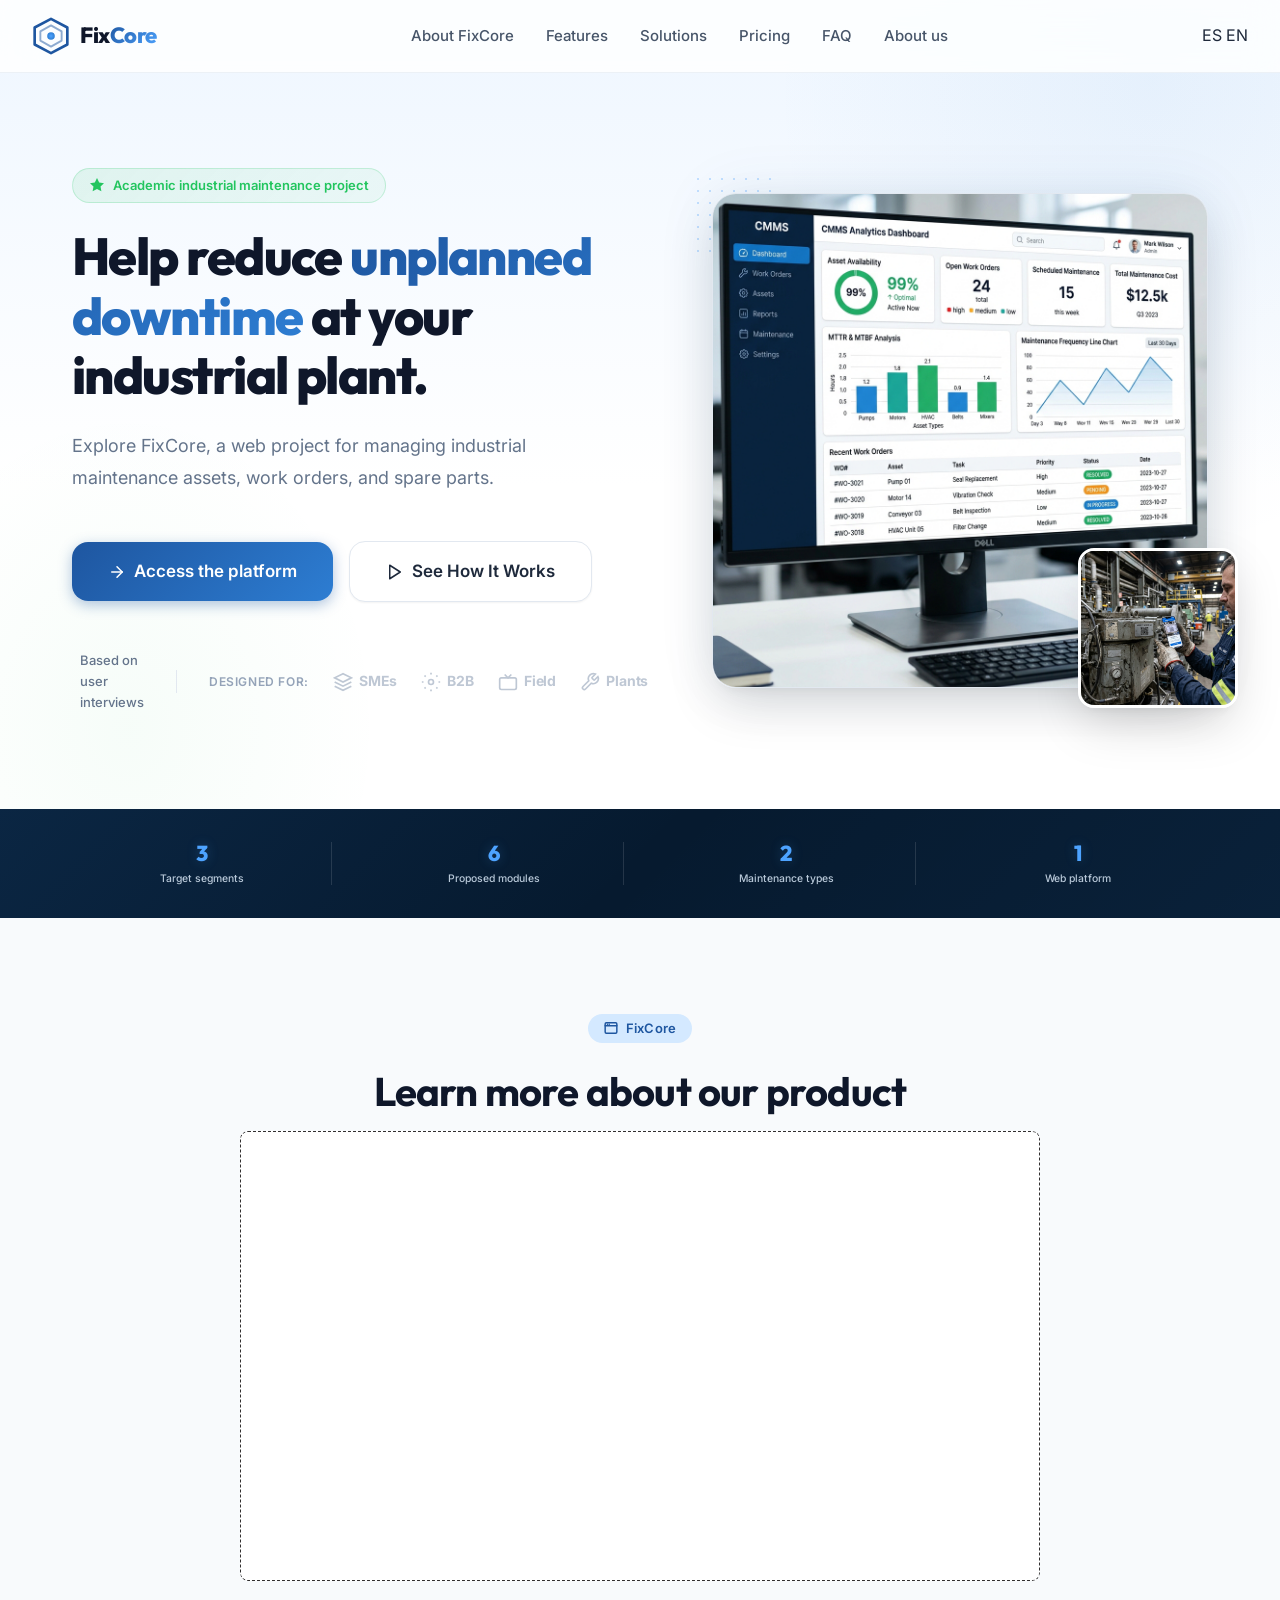
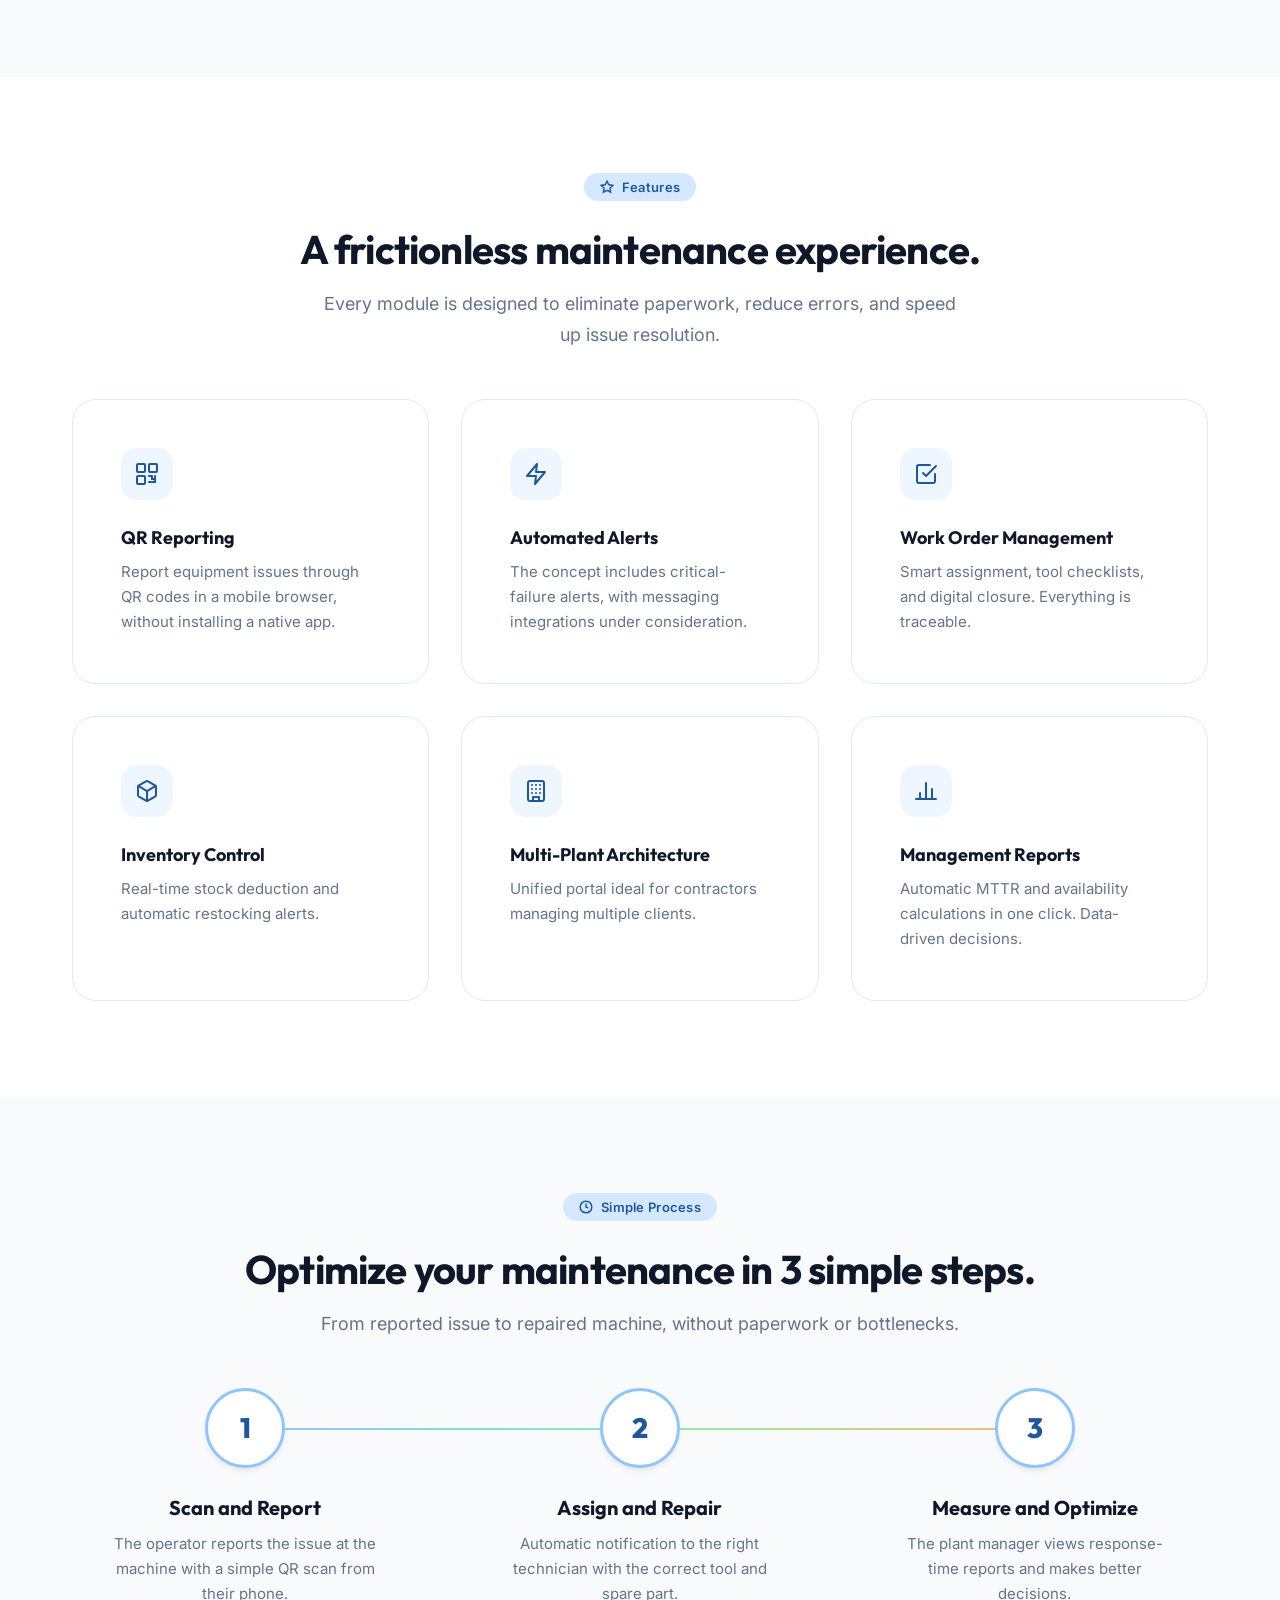
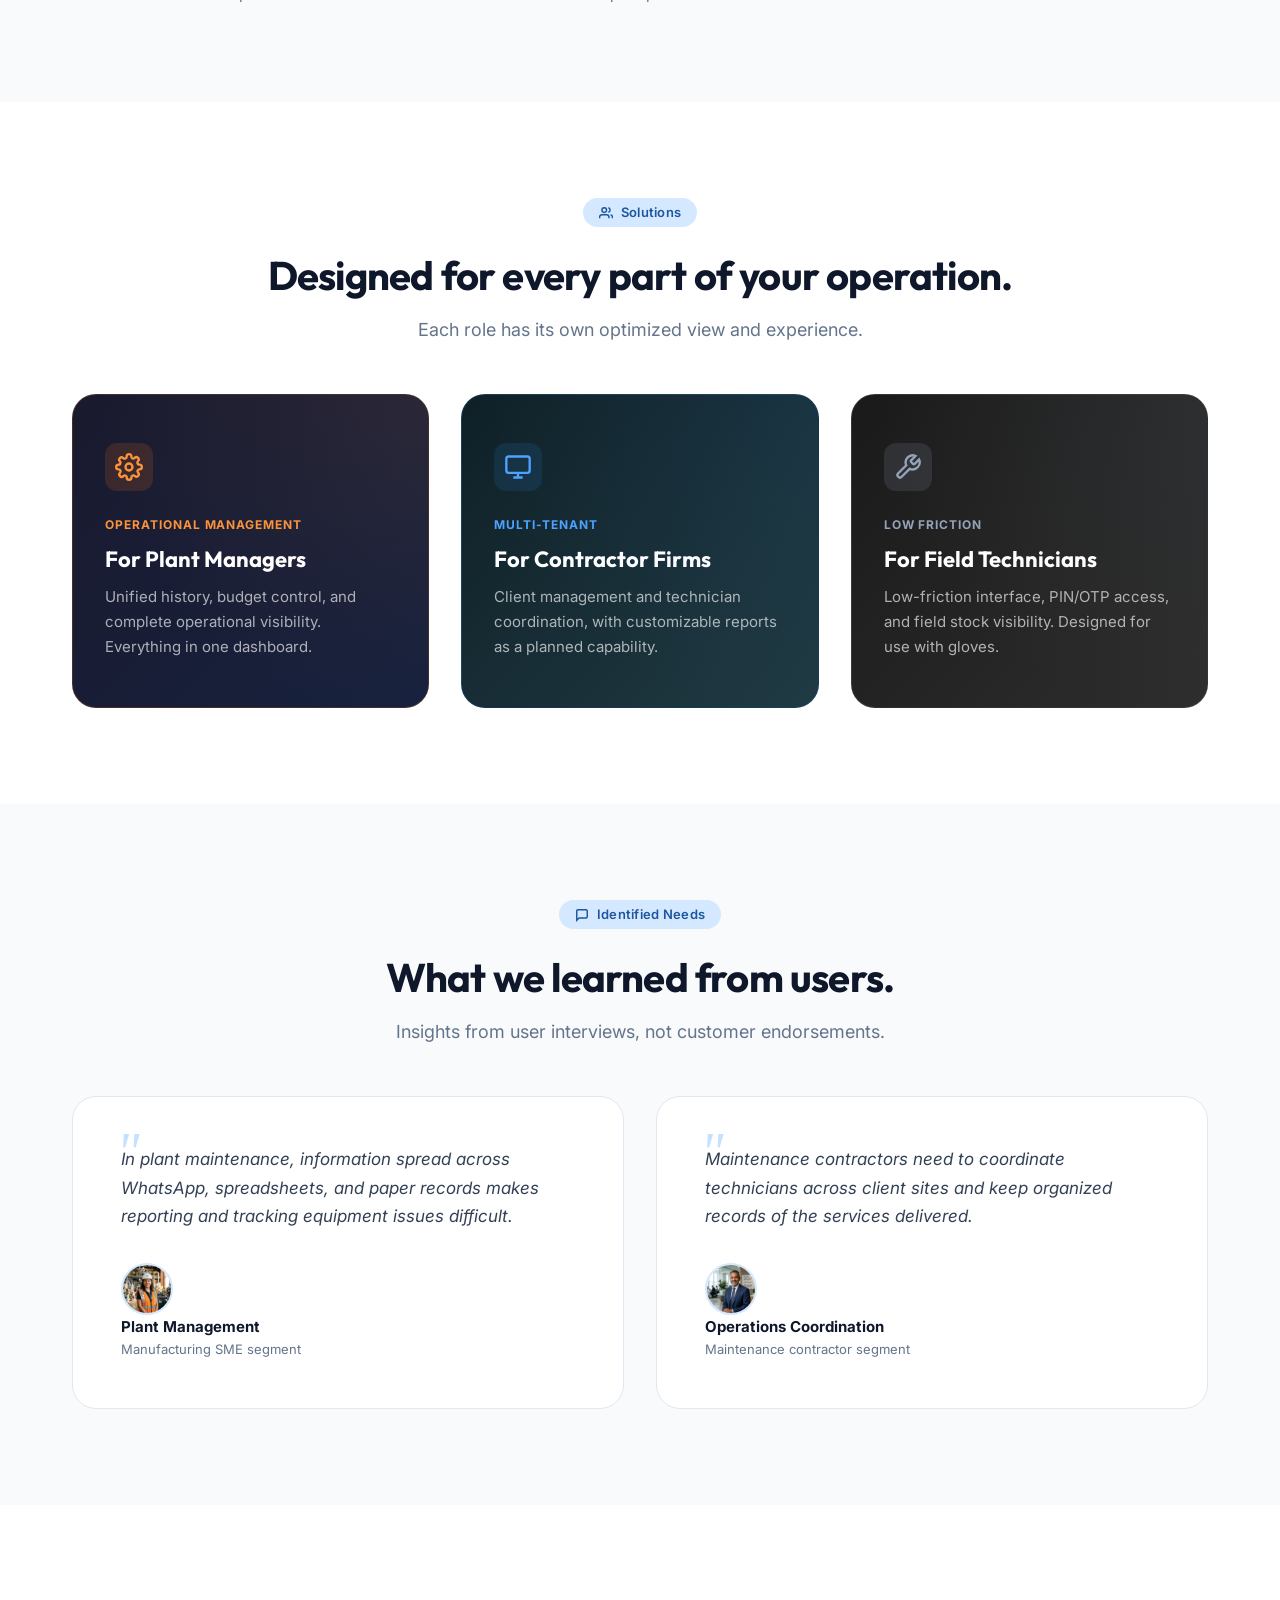
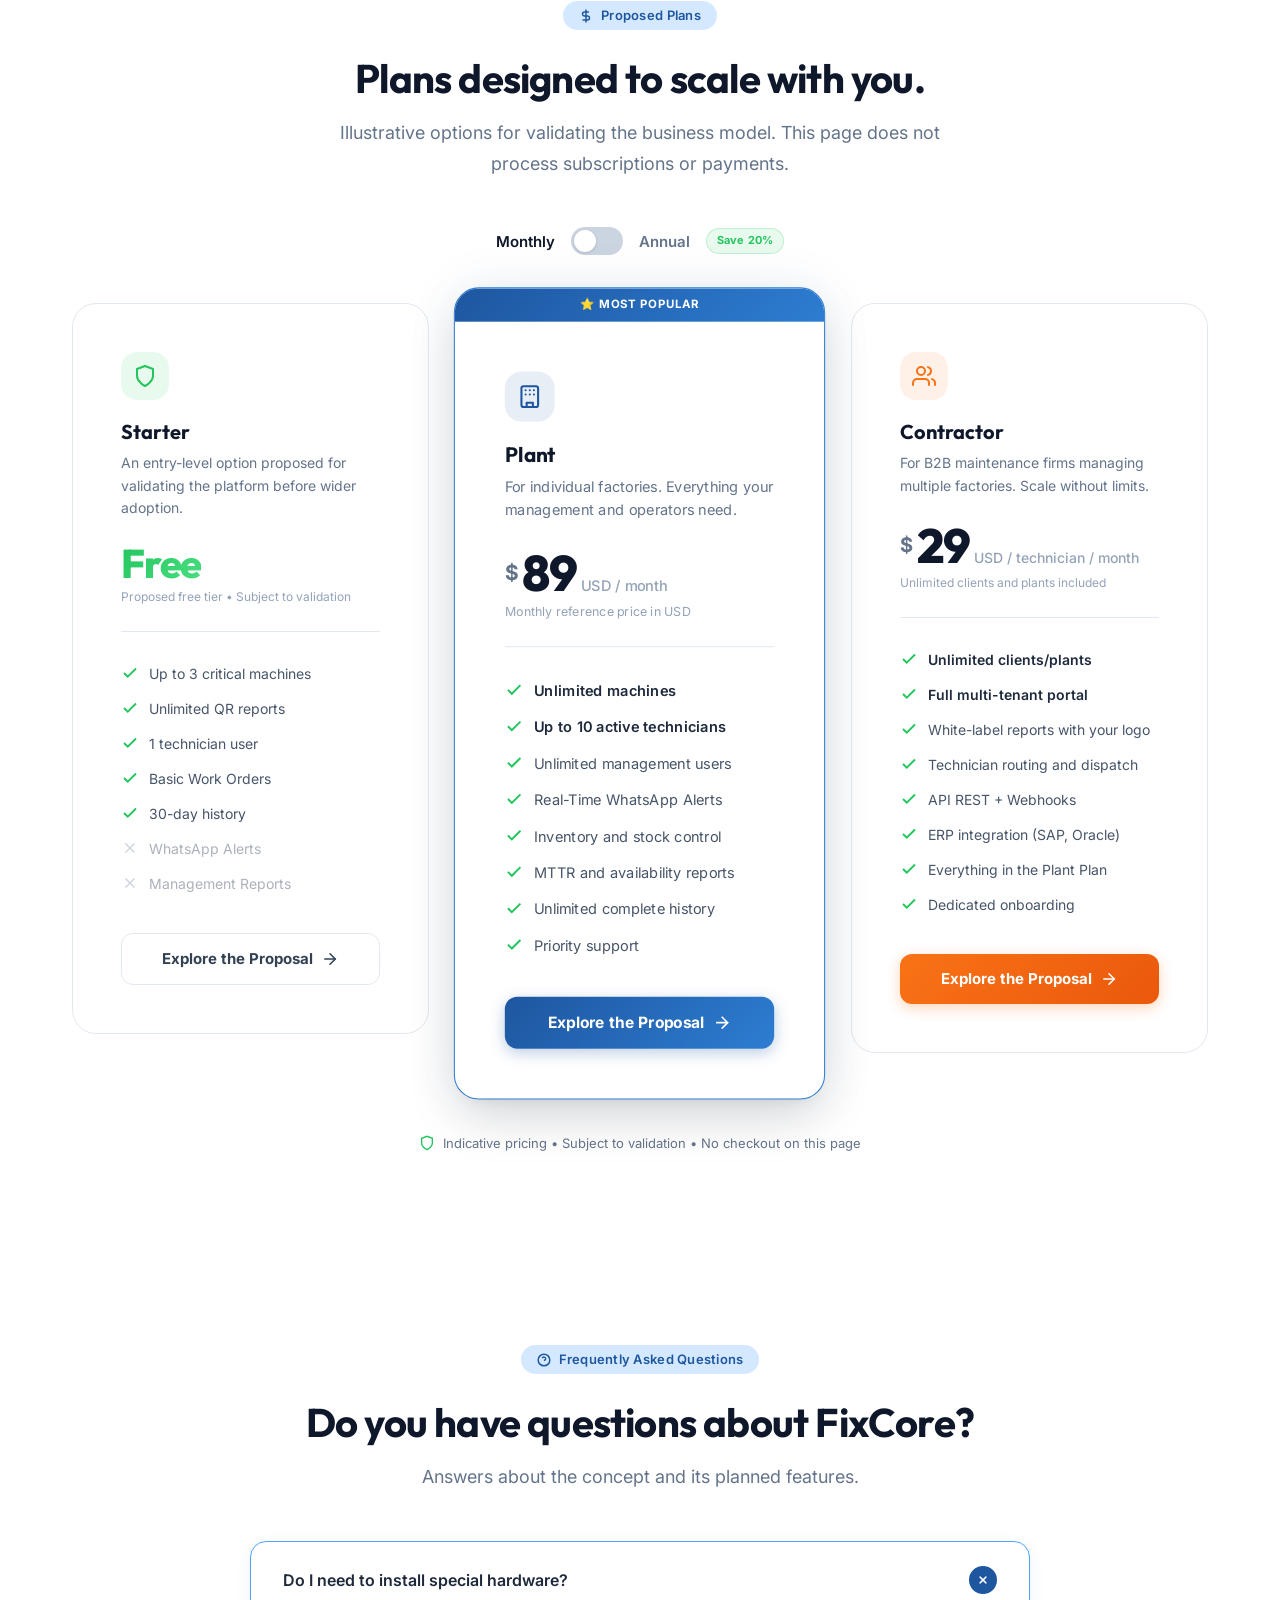
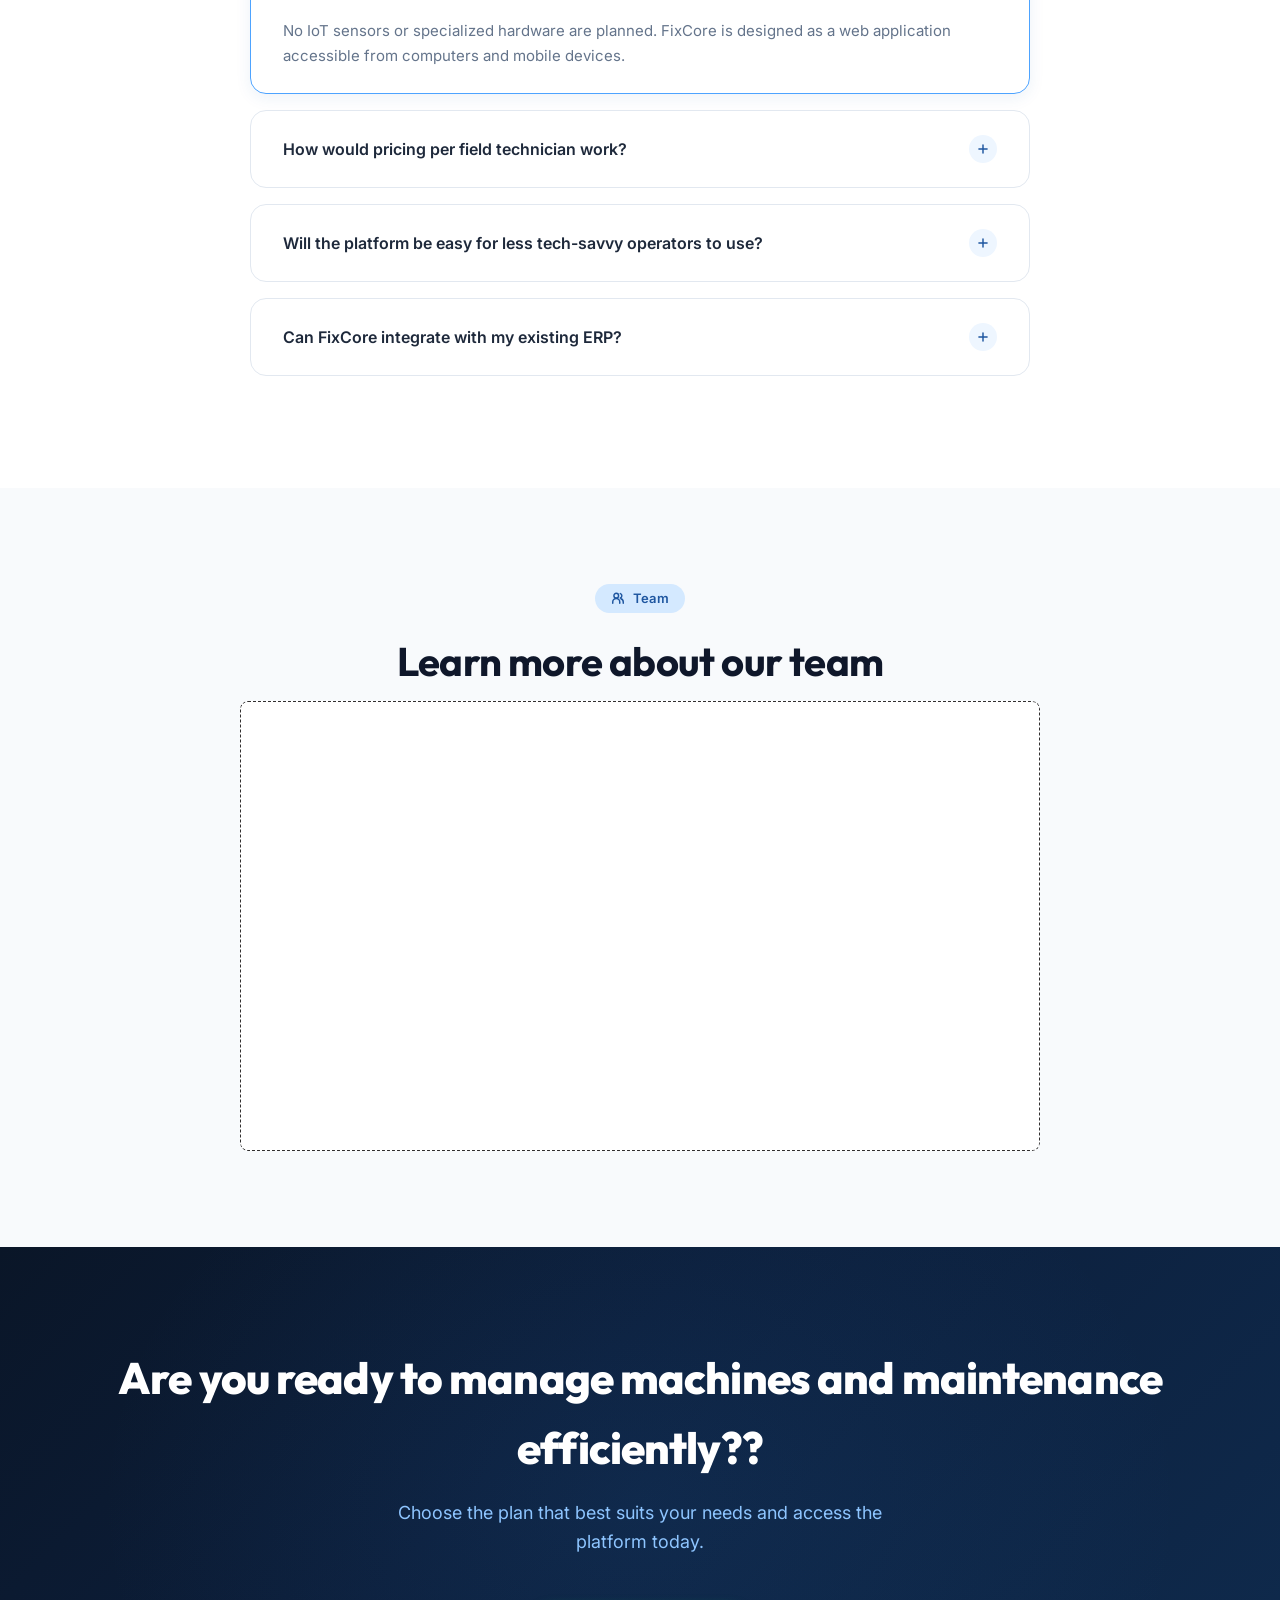
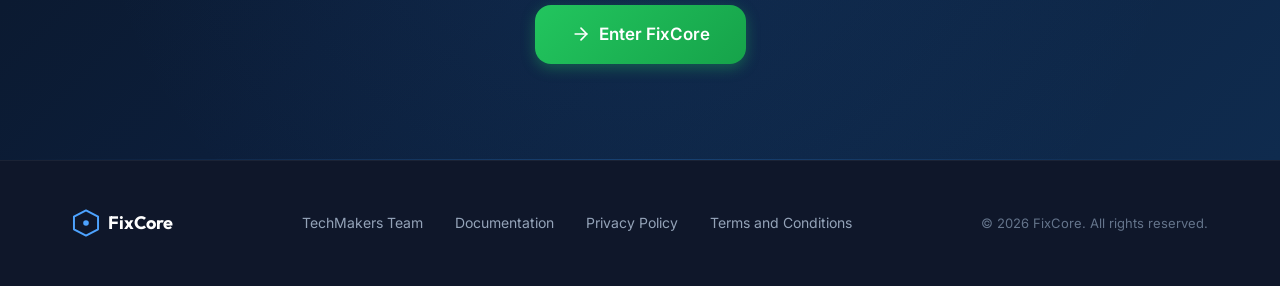
==== commit 682c3cba: "refactor(index): rewrite bottom call to action" ====
--- a/index-en.html
+++ b/index-en.html
@@ -672,13 +672,12 @@
 
   <section class="bottom-cta" id="demo">
     <div class="container bottom-cta__inner">
-      <h2 class="bottom-cta__title animate-on-scroll">Want to learn more about FixCore?</h2>
-      <p class="bottom-cta__subtitle animate-on-scroll">Explore the project concept and follow its progress on GitHub.</p>
+      <h2 class="bottom-cta__title animate-on-scroll">Are you ready to manage machines and maintenance efficiently??</h2>
+      <p class="bottom-cta__subtitle animate-on-scroll">Choose the plan that best suits your needs and access the platform today.</p>
       <a href="https://fixcore-frontend-eight.vercel.app/demo" target="_blank" rel="noopener noreferrer" class="btn btn--green btn--lg animate-on-scroll" id="bottomCtaBtn">
         <svg width="20" height="20" viewBox="0 0 24 24" fill="none" stroke="currentColor" stroke-width="2" stroke-linecap="round" stroke-linejoin="round"><path d="M5 12h14"/><path d="M12 5l7 7-7 7"/></svg>
-        View Project on GitHub
+        Enter FixCore
       </a>
-      <p class="bottom-cta__fine-print animate-on-scroll">Academic project in development • No payments or sign-ups on this page</p>
     </div>
   </section>
 
@@ -712,10 +711,6 @@
 
 <script>
 
-  // ============================================================
-  // PARTE 1: LANDING PAGE HERO & NAVBAR
-  // ============================================================
-
   // ---- Language Toggle Scroll Position ----
   function saveScroll() {
     try { sessionStorage.setItem('langScroll', String(window.scrollY)); } catch (error) { /* Storage may be disabled. */ }
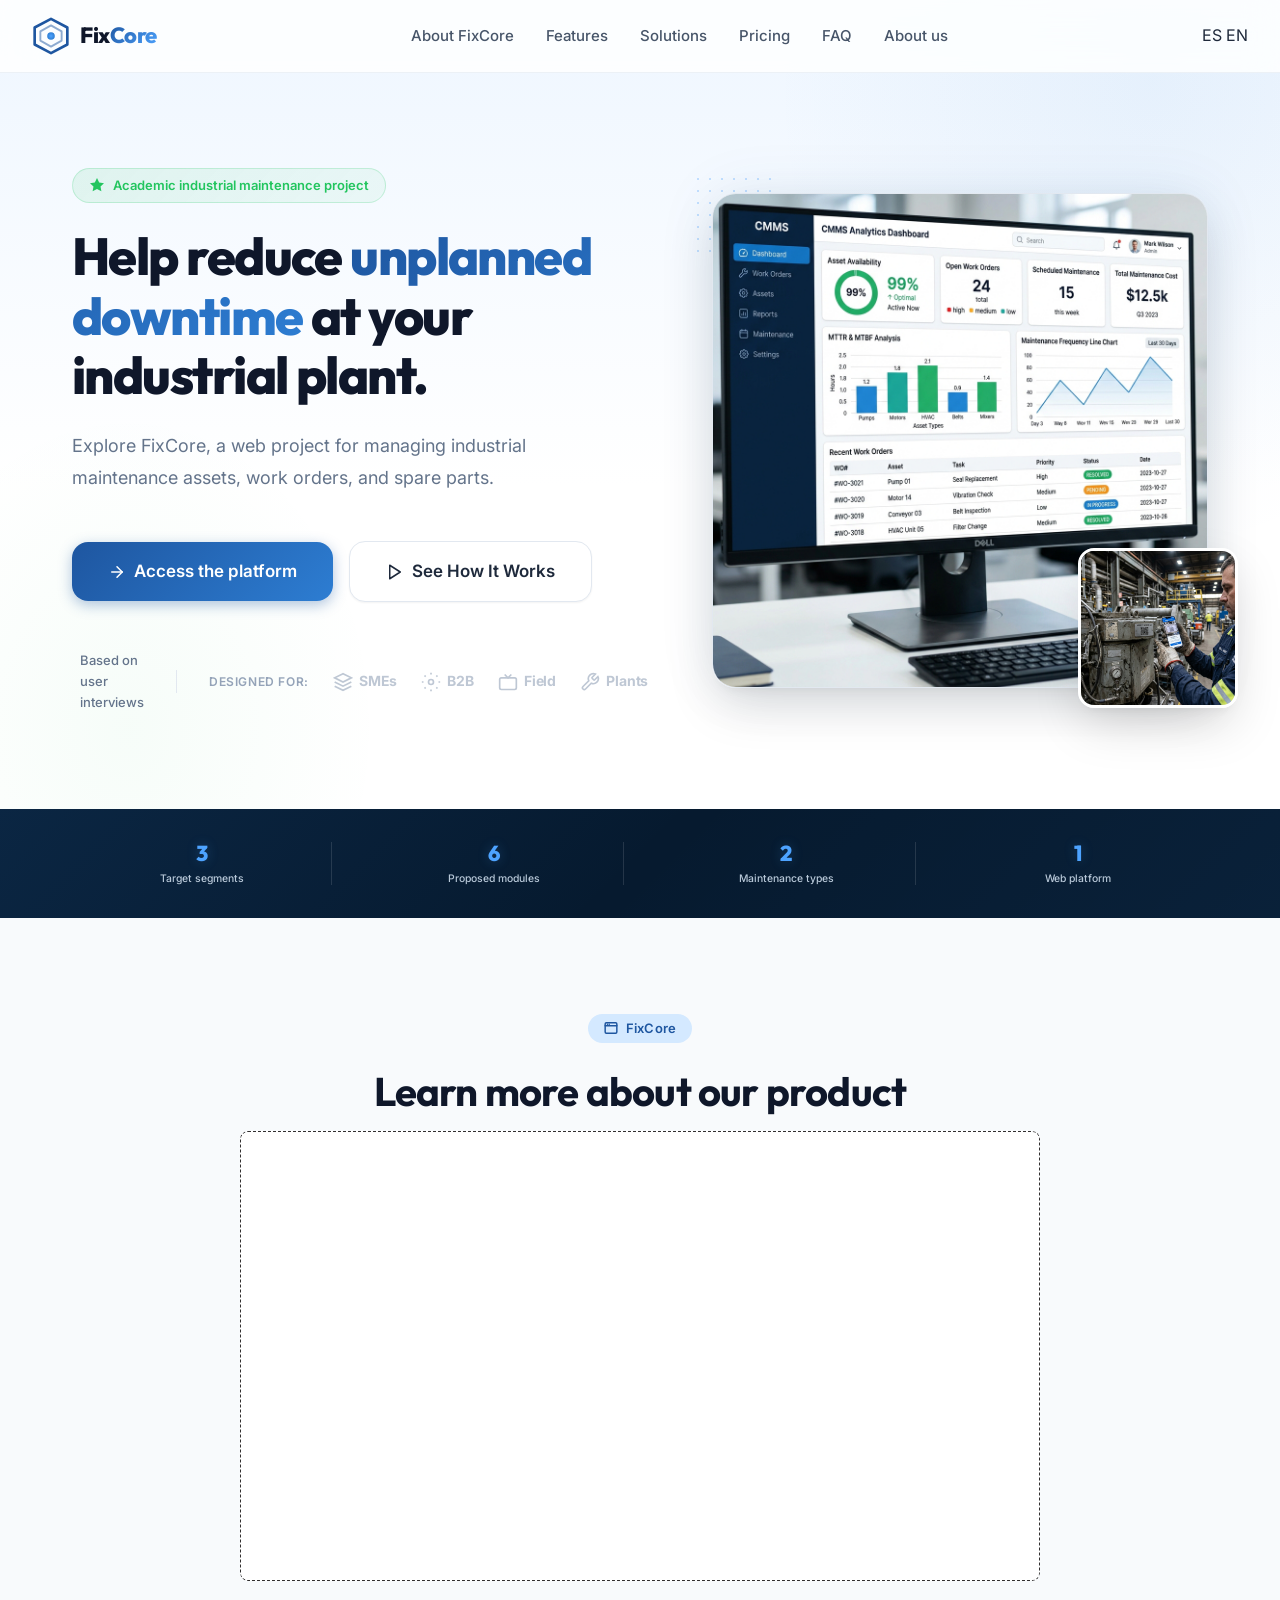
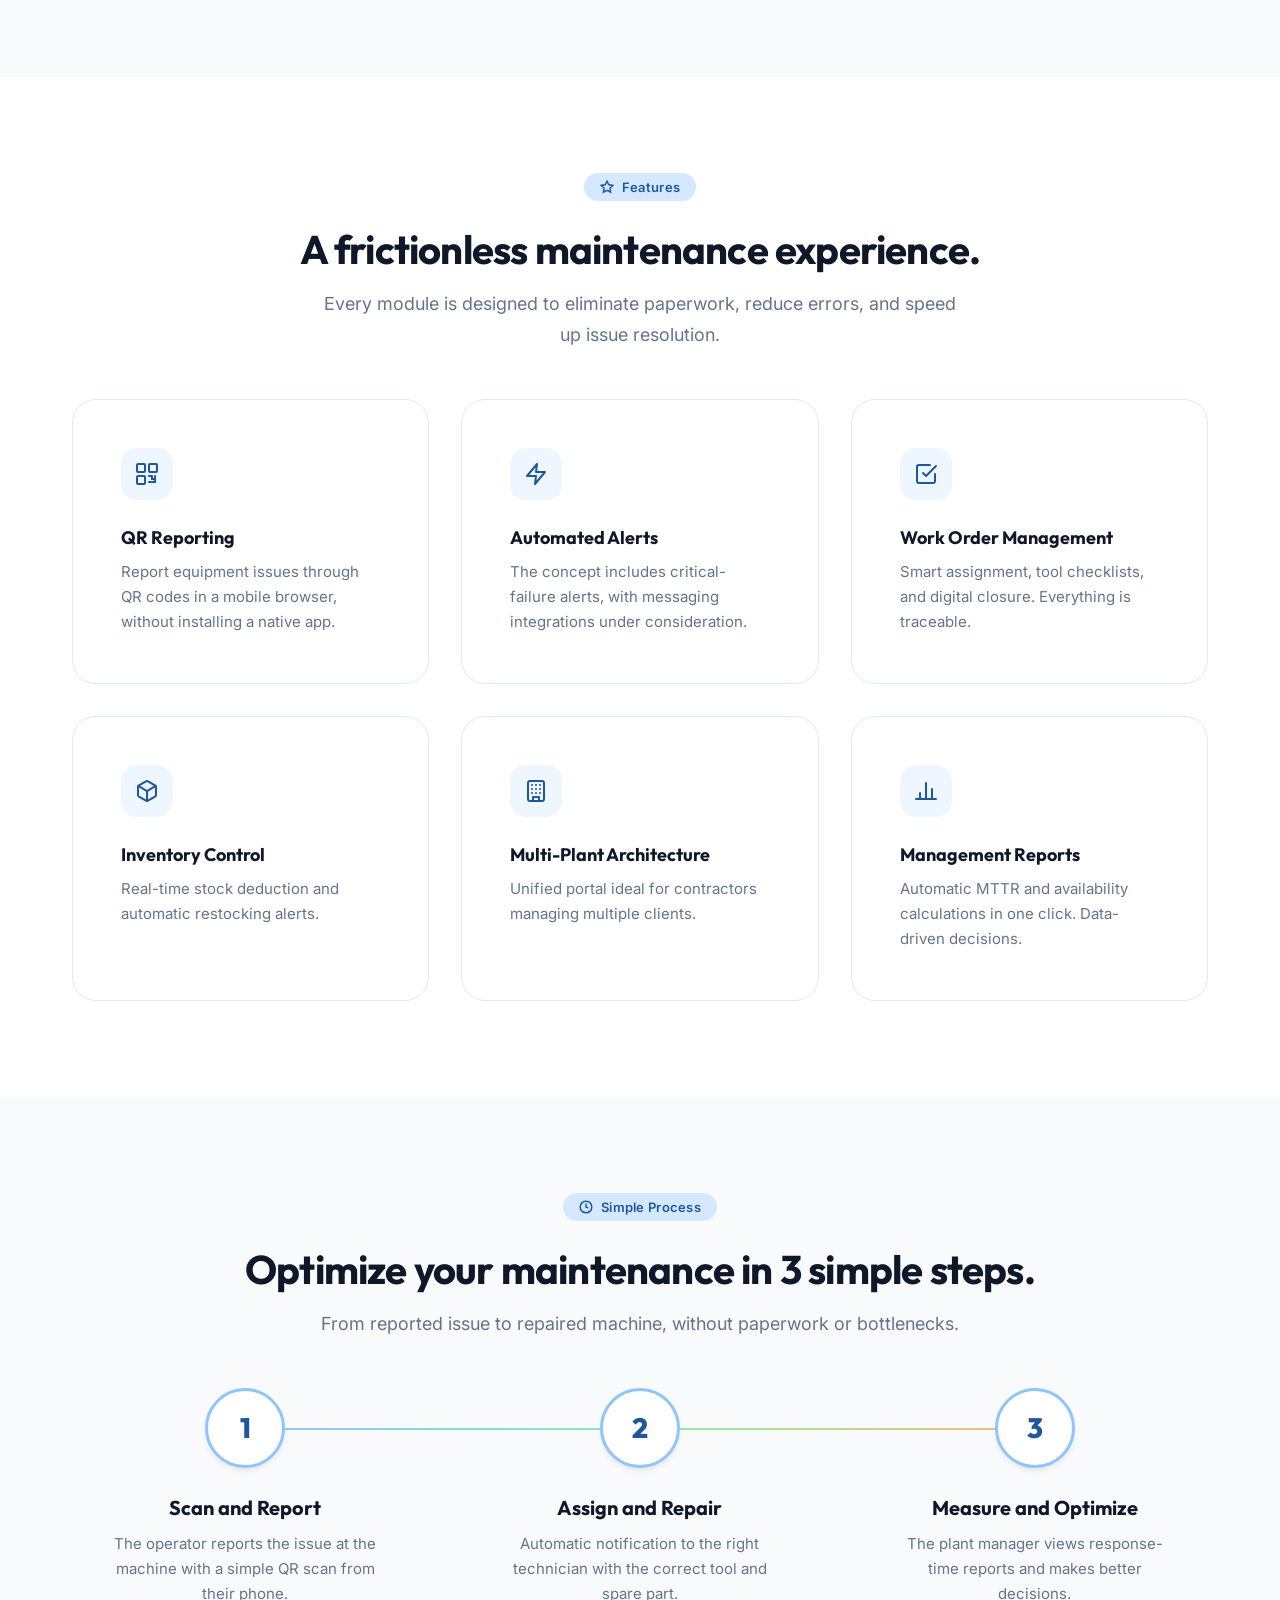
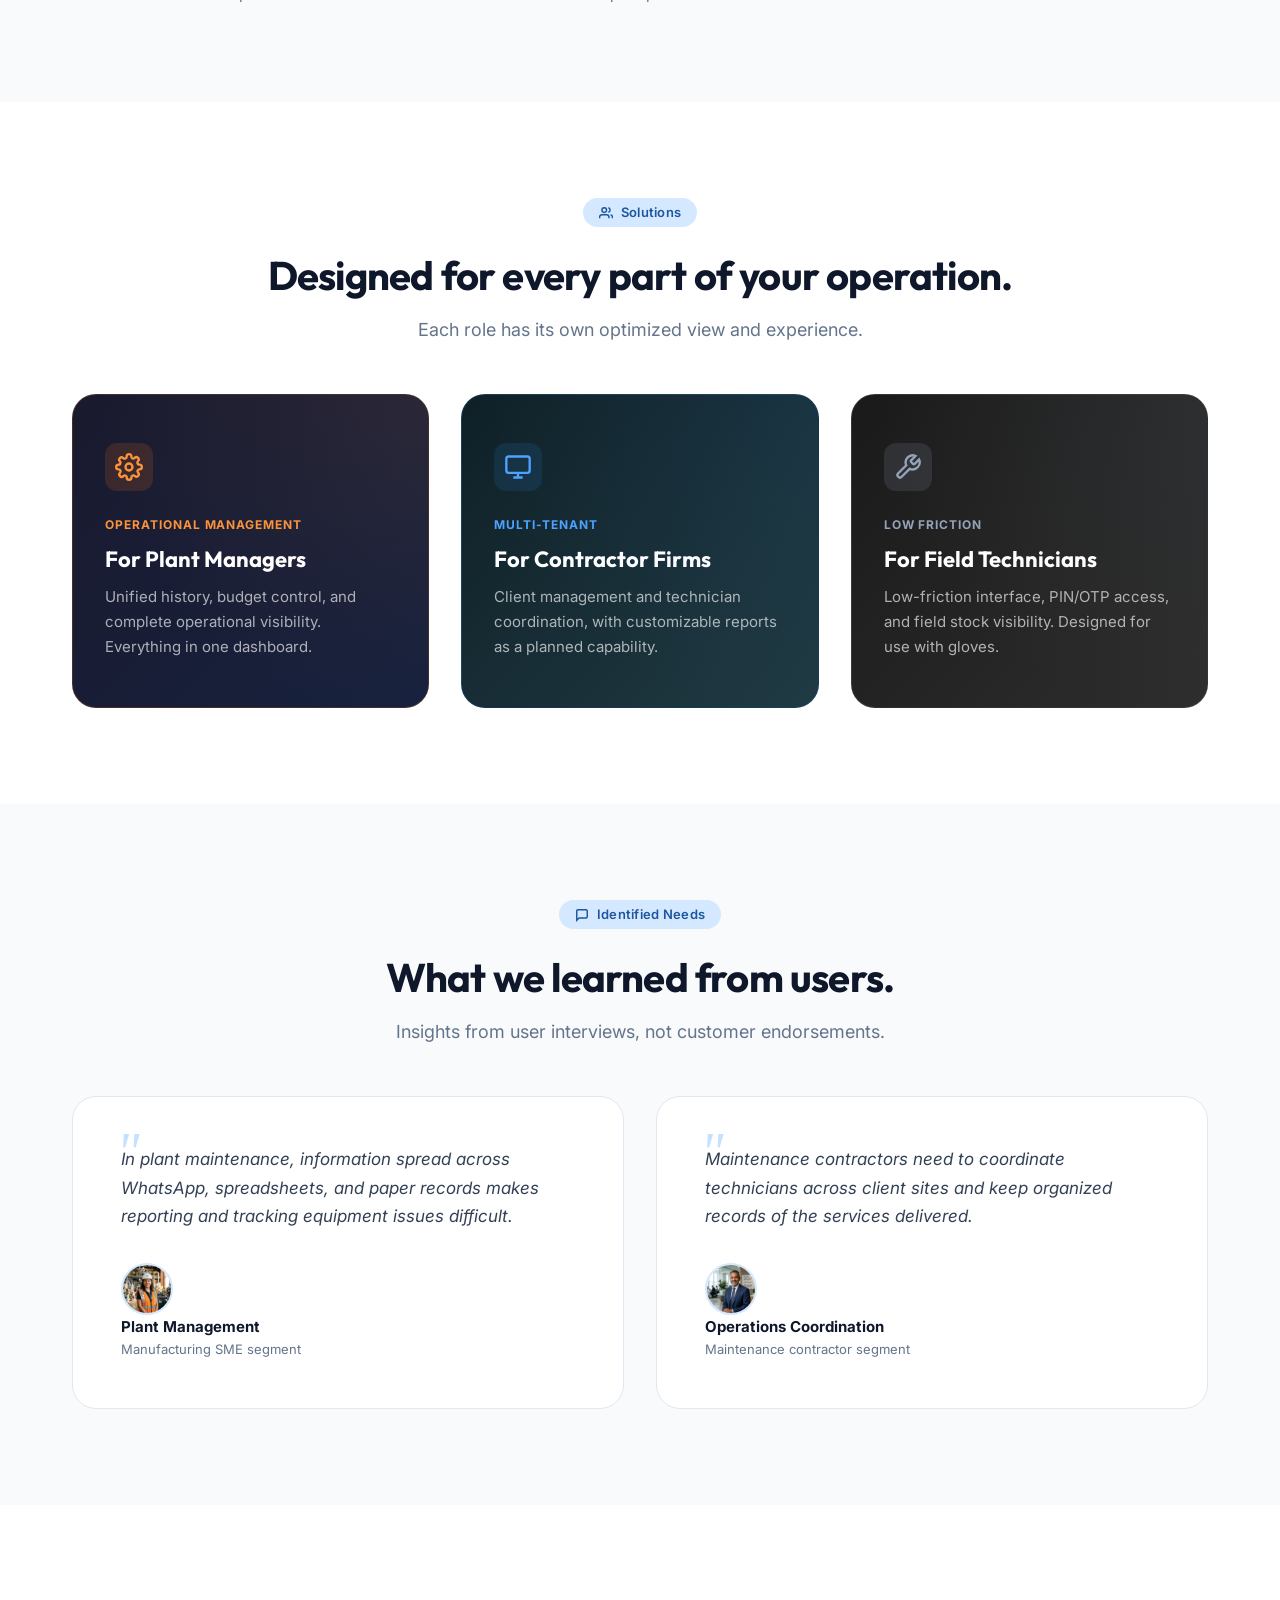
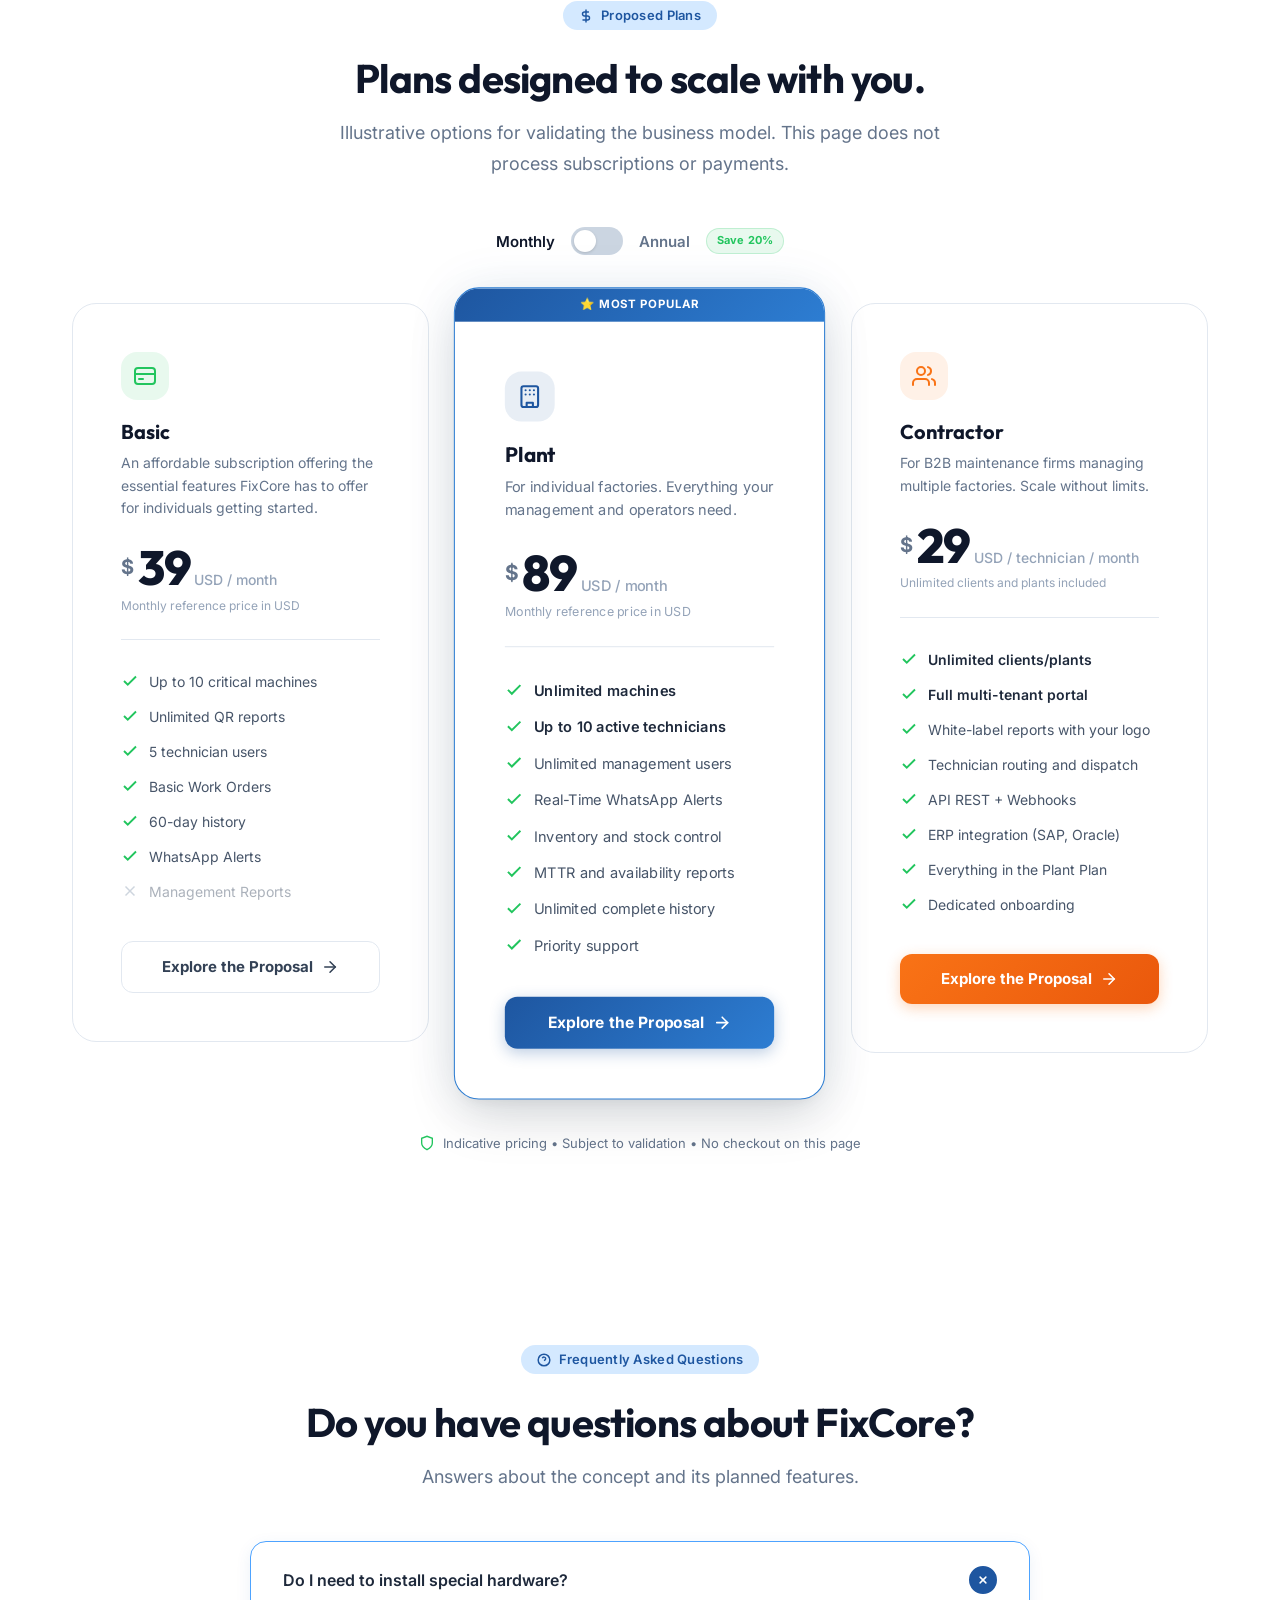
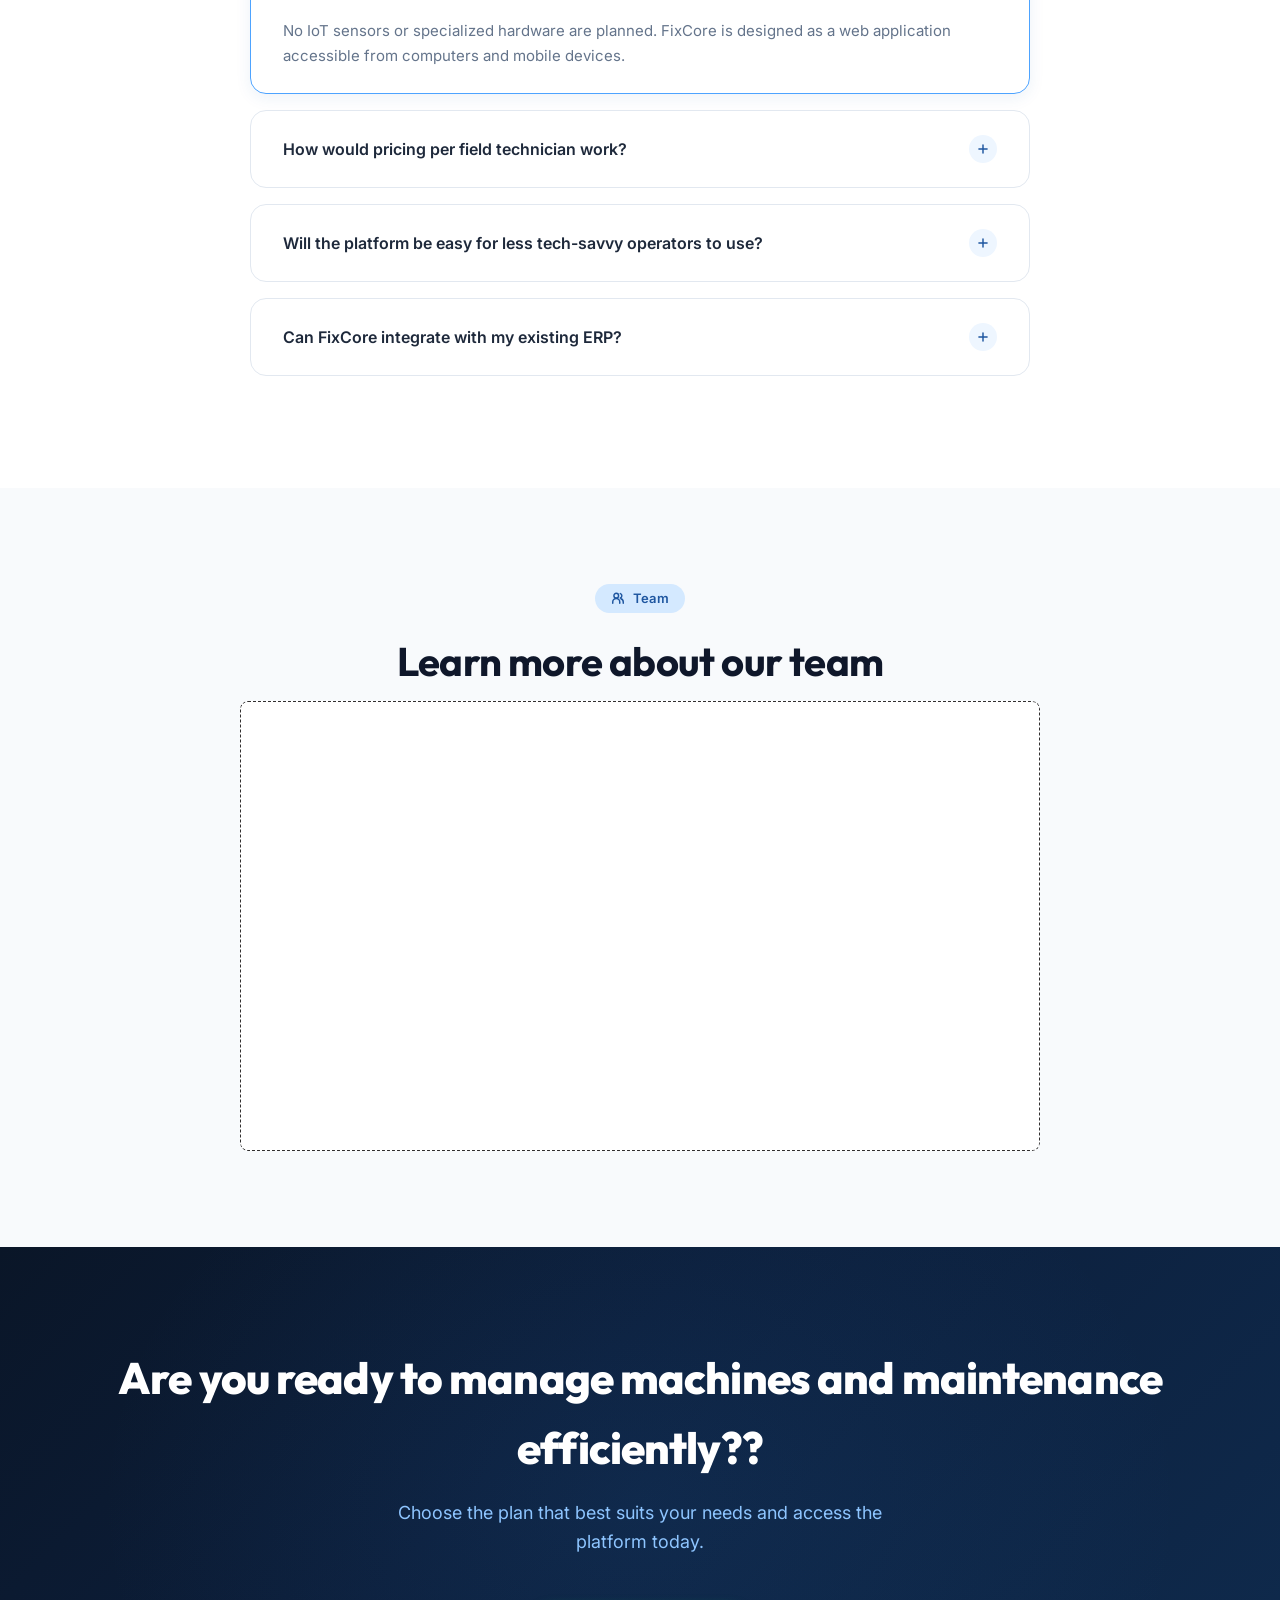
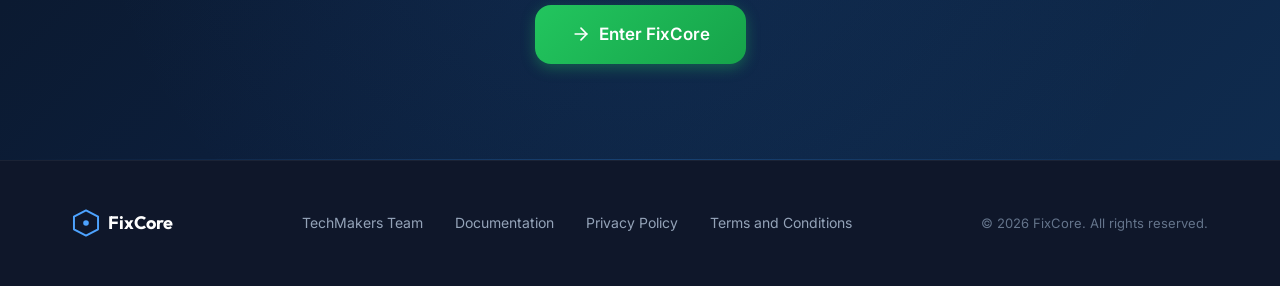
==== commit db04534e: "refactor(index): replace free plan with a basic plan" ====
--- a/index-en.html
+++ b/index-en.html
@@ -92,7 +92,7 @@
         </p>
 
         <div class="hero__cta">
-          <a href="https://fixcore-frontend-eight.vercel.app/demo" class="btn btn--primary btn--lg" id="heroPrimaryBtn">
+          <a href="https://fixcore-frontend-eight.vercel.app/start" class="btn btn--primary btn--lg" id="heroPrimaryBtn">
             <svg width="18" height="18" viewBox="0 0 24 24" fill="none" stroke="currentColor" stroke-width="2" stroke-linecap="round" stroke-linejoin="round"><path d="M5 12h14"/><path d="M12 5l7 7-7 7"/></svg>
             Access the platform
           </a>
@@ -402,23 +402,33 @@
         <div class="pricing-card animate-on-scroll" id="planFree">
           <div class="pricing-card__header">
             <div class="pricing-card__icon pricing-card__icon--free">
-              <svg viewBox="0 0 24 24" fill="none" stroke="currentColor" stroke-width="2" stroke-linecap="round" stroke-linejoin="round"><path d="M12 22s8-4 8-10V5l-8-3-8 3v7c0 6 8 10 8 10z"/></svg>
+              <svg viewBox="0 0 24 24" fill="none" stroke="currentColor"
+                  stroke-width="2" stroke-linecap="round" stroke-linejoin="round">
+                  <rect x="2" y="4" width="20" height="16" rx="3"/>
+                  <path d="M2 10h20"/>
+                  <path d="M6 15h4"/>
+              </svg>
             </div>
-            <h3 class="pricing-card__name">Starter</h3>
-            <p class="pricing-card__desc">An entry-level option proposed for validating the platform before wider adoption.</p>
+            <h3 class="pricing-card__name">Basic</h3>
+            <p class="pricing-card__desc">An affordable subscription offering the essential features FixCore has to offer for individuals getting started.</p>
           </div>
 
           <div class="pricing-card__price">
-            <span class="pricing-card__amount pricing-card__amount--free">Free</span>
-          </div>
-          <p class="pricing-card__period-note">Proposed free tier • Subject to validation</p>
+            <span class="pricing-card__currency">$</span>
+            <span class="pricing-card__amount" data-monthly="39" data-annual="29">39</span>
+            <span class="pricing-card__period">USD / month</span>
+          </div>
+          <p class="pricing-card__period-note">
+            <span class="pricing-annual-note" style="display:none;">Illustrative annual billing ($348/year)</span>
+            <span class="pricing-monthly-note">Monthly reference price in USD</span>
+          </p>
 
           <div class="pricing-card__divider"></div>
 
           <ul class="pricing-card__features">
             <li class="pricing-card__feature pricing-card__feature--included">
               <svg viewBox="0 0 24 24" fill="none" stroke="currentColor" stroke-width="2.5"><polyline points="20 6 9 17 4 12"/></svg>
-              Up to 3 critical machines
+              Up to 10 critical machines
             </li>
             <li class="pricing-card__feature pricing-card__feature--included">
               <svg viewBox="0 0 24 24" fill="none" stroke="currentColor" stroke-width="2.5"><polyline points="20 6 9 17 4 12"/></svg>
@@ -426,7 +436,7 @@
             </li>
             <li class="pricing-card__feature pricing-card__feature--included">
               <svg viewBox="0 0 24 24" fill="none" stroke="currentColor" stroke-width="2.5"><polyline points="20 6 9 17 4 12"/></svg>
-              1 technician user
+              5 technician users
             </li>
             <li class="pricing-card__feature pricing-card__feature--included">
               <svg viewBox="0 0 24 24" fill="none" stroke="currentColor" stroke-width="2.5"><polyline points="20 6 9 17 4 12"/></svg>
@@ -434,10 +444,10 @@
             </li>
             <li class="pricing-card__feature pricing-card__feature--included">
               <svg viewBox="0 0 24 24" fill="none" stroke="currentColor" stroke-width="2.5"><polyline points="20 6 9 17 4 12"/></svg>
-              30-day history
-            </li>
-            <li class="pricing-card__feature pricing-card__feature--excluded">
-              <svg viewBox="0 0 24 24" fill="none" stroke="currentColor" stroke-width="2"><line x1="18" y1="6" x2="6" y2="18"/><line x1="6" y1="6" x2="18" y2="18"/></svg>
+              60-day history
+            </li>
+            <li class="pricing-card__feature pricing-card__feature--included">
+              <svg viewBox="0 0 24 24" fill="none" stroke="currentColor" stroke-width="2.5"><polyline points="20 6 9 17 4 12"/></svg>
               WhatsApp Alerts
             </li>
             <li class="pricing-card__feature pricing-card__feature--excluded">
@@ -446,7 +456,7 @@
             </li>
           </ul>
 
-          <a href="https://fixcore-frontend-eight.vercel.app/demo" class="pricing-card__cta pricing-card__cta--outline" id="ctaFree">
+          <a href="https://fixcore-frontend-eight.vercel.app/start" class="pricing-card__cta pricing-card__cta--outline" id="ctaFree">
             Explore the Proposal
             <svg viewBox="0 0 24 24" fill="none" stroke="currentColor" stroke-width="2" stroke-linecap="round"><path d="M5 12h14"/><path d="M12 5l7 7-7 7"/></svg>
           </a>
@@ -509,7 +519,7 @@
             </li>
           </ul>
 
-          <a href="https://fixcore-frontend-eight.vercel.app/demo" class="pricing-card__cta pricing-card__cta--primary" id="ctaPlant">
+          <a href="https://fixcore-frontend-eight.vercel.app/start" class="pricing-card__cta pricing-card__cta--primary" id="ctaPlant">
             Explore the Proposal
             <svg viewBox="0 0 24 24" fill="none" stroke="currentColor" stroke-width="2" stroke-linecap="round"><path d="M5 12h14"/><path d="M12 5l7 7-7 7"/></svg>
           </a>
@@ -571,7 +581,7 @@
             </li>
           </ul>
 
-          <a href="https://fixcore-frontend-eight.vercel.app/demo" class="pricing-card__cta pricing-card__cta--orange" id="ctaContractor">
+          <a href="https://fixcore-frontend-eight.vercel.app/start" class="pricing-card__cta pricing-card__cta--orange" id="ctaContractor">
             Explore the Proposal
             <svg viewBox="0 0 24 24" fill="none" stroke="currentColor" stroke-width="2" stroke-linecap="round"><path d="M5 12h14"/><path d="M12 5l7 7-7 7"/></svg>
           </a>
@@ -674,7 +684,7 @@
     <div class="container bottom-cta__inner">
       <h2 class="bottom-cta__title animate-on-scroll">Are you ready to manage machines and maintenance efficiently??</h2>
       <p class="bottom-cta__subtitle animate-on-scroll">Choose the plan that best suits your needs and access the platform today.</p>
-      <a href="https://fixcore-frontend-eight.vercel.app/demo" target="_blank" rel="noopener noreferrer" class="btn btn--green btn--lg animate-on-scroll" id="bottomCtaBtn">
+      <a href="https://fixcore-frontend-eight.vercel.app/start" target="_blank" rel="noopener noreferrer" class="btn btn--green btn--lg animate-on-scroll" id="bottomCtaBtn">
         <svg width="20" height="20" viewBox="0 0 24 24" fill="none" stroke="currentColor" stroke-width="2" stroke-linecap="round" stroke-linejoin="round"><path d="M5 12h14"/><path d="M12 5l7 7-7 7"/></svg>
         Enter FixCore
       </a>
